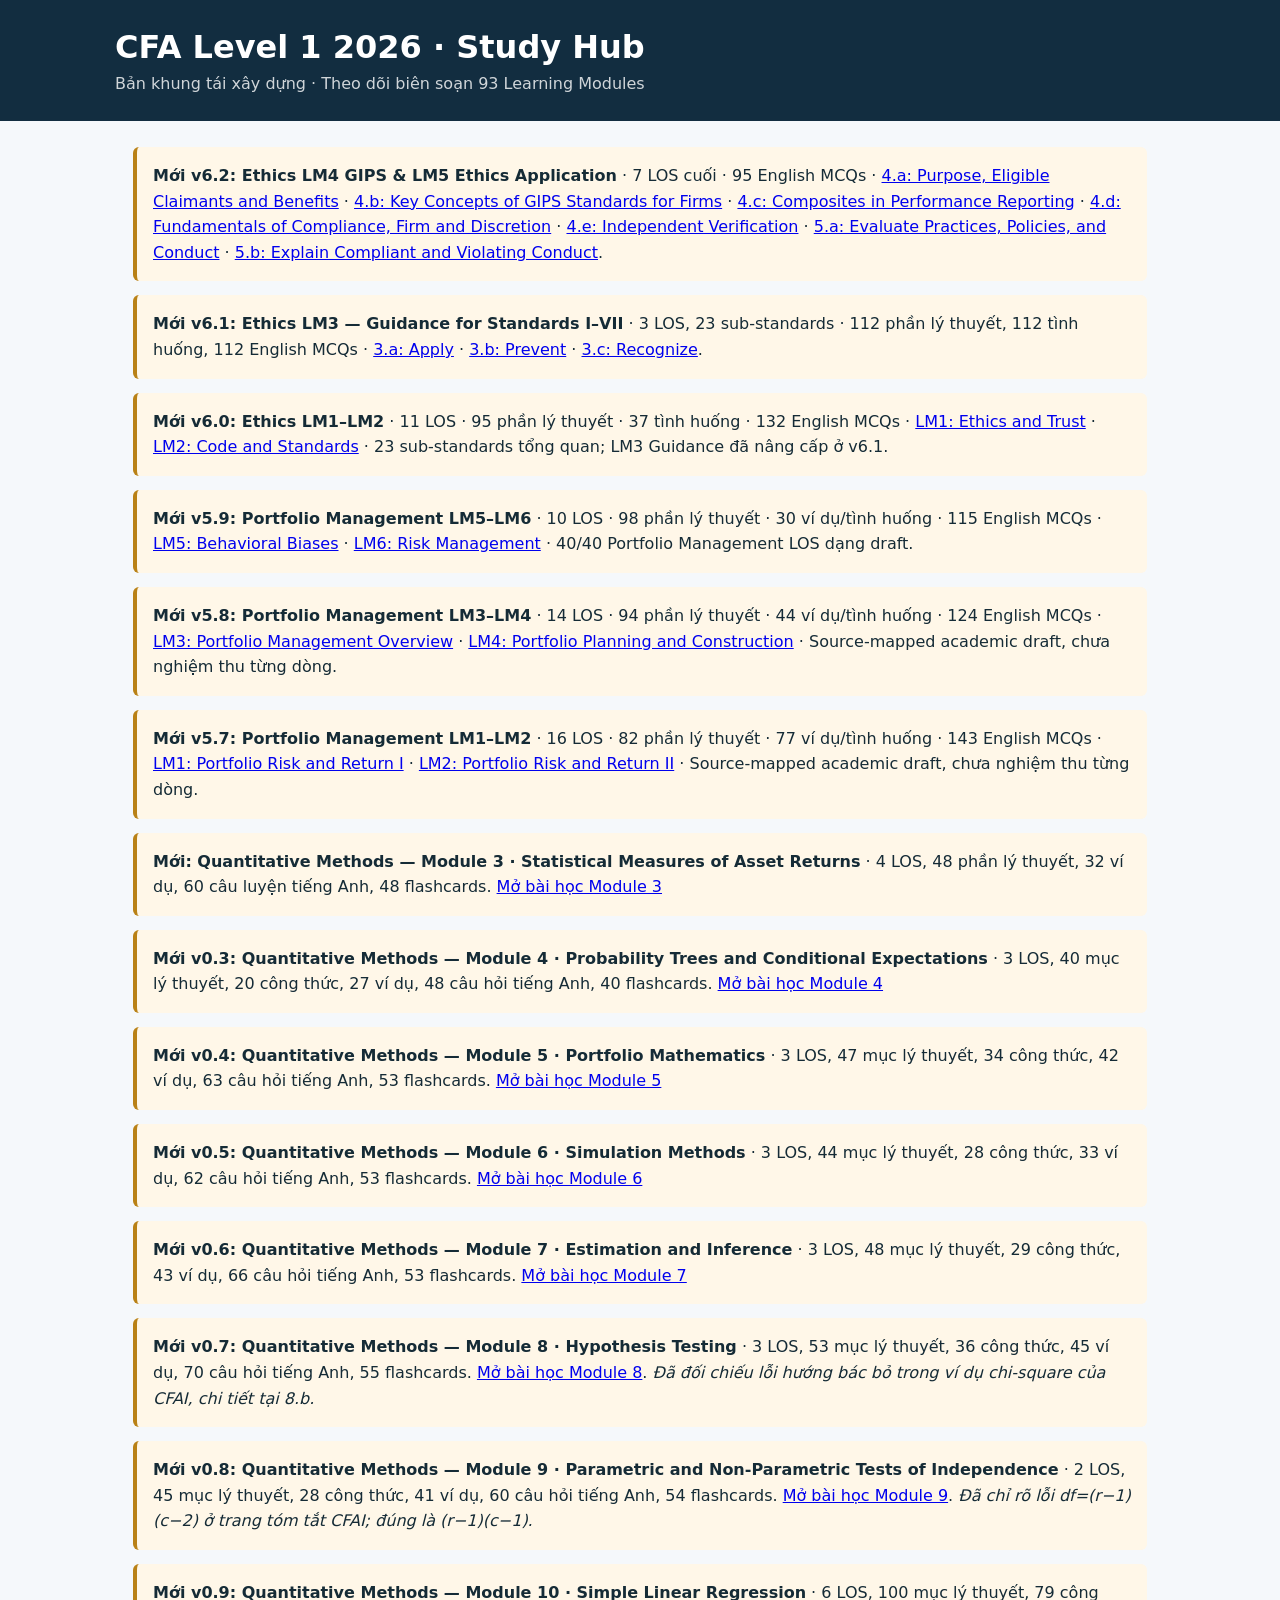
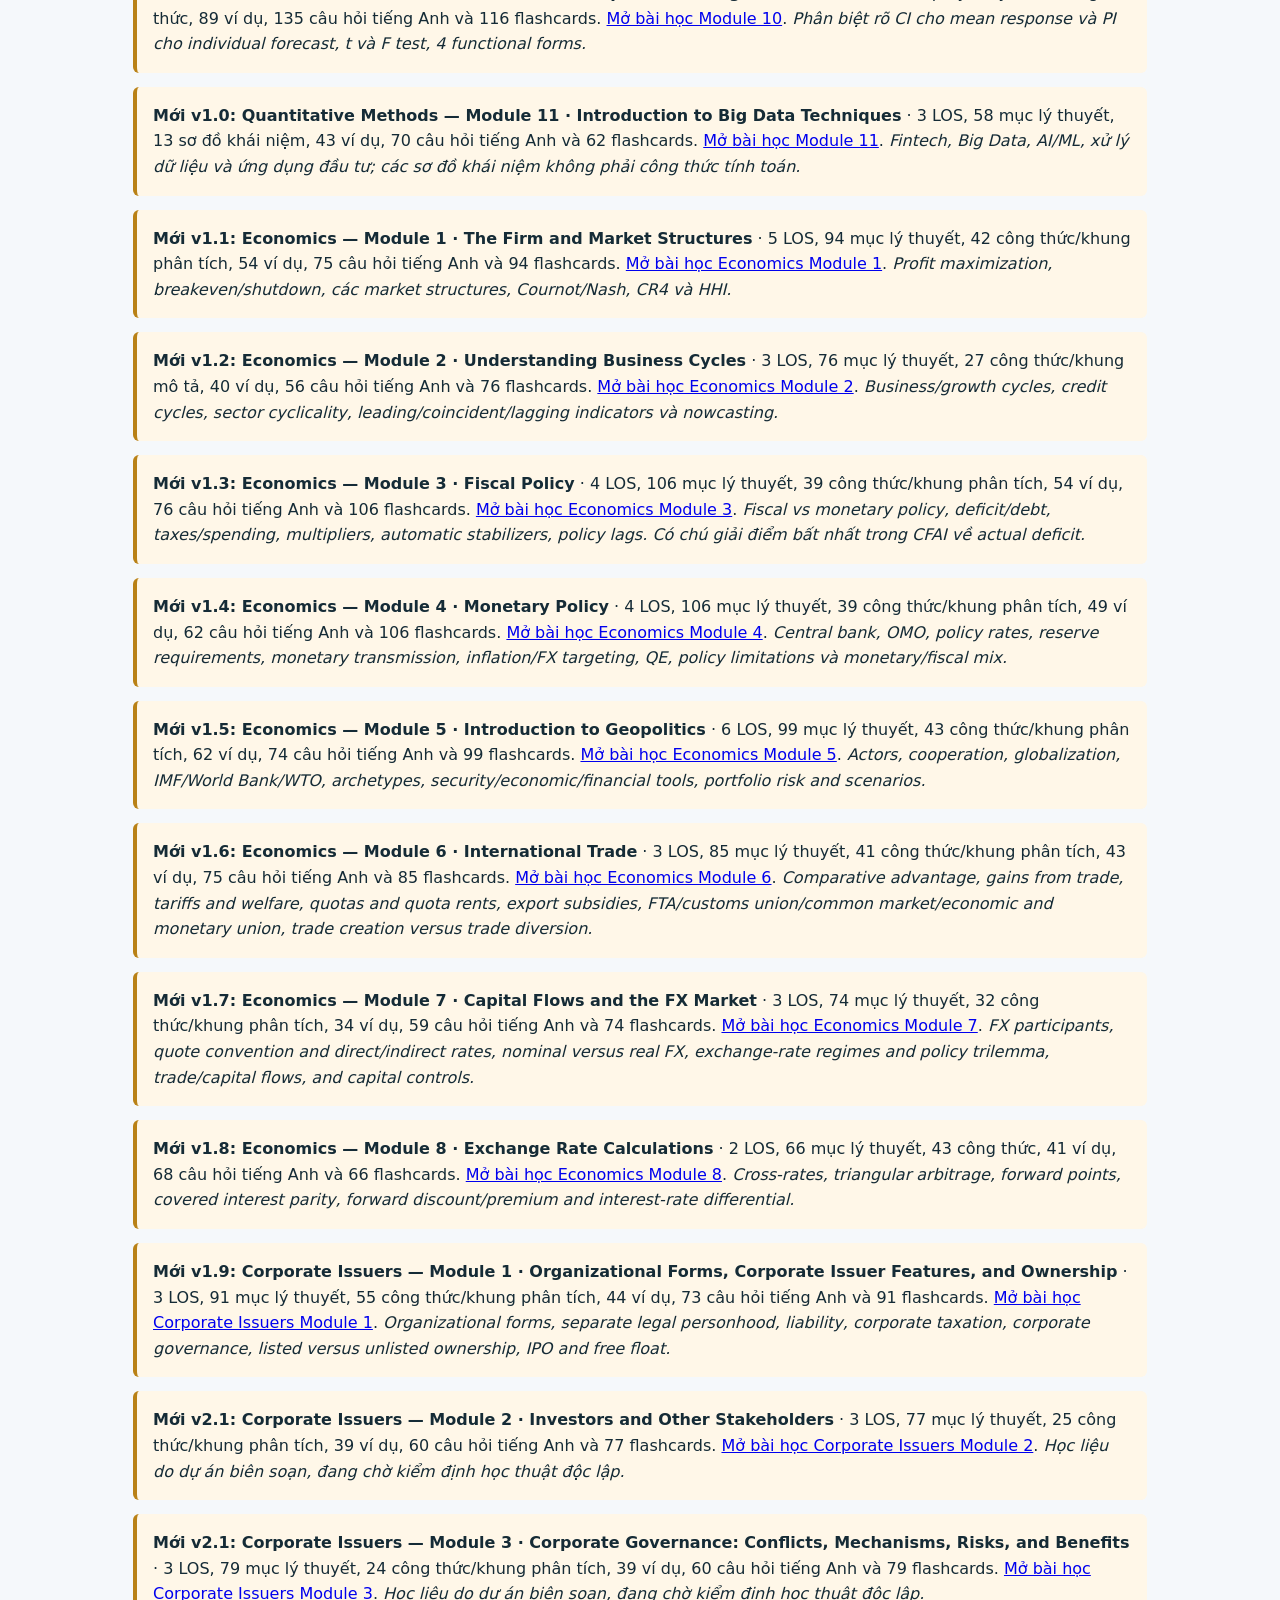
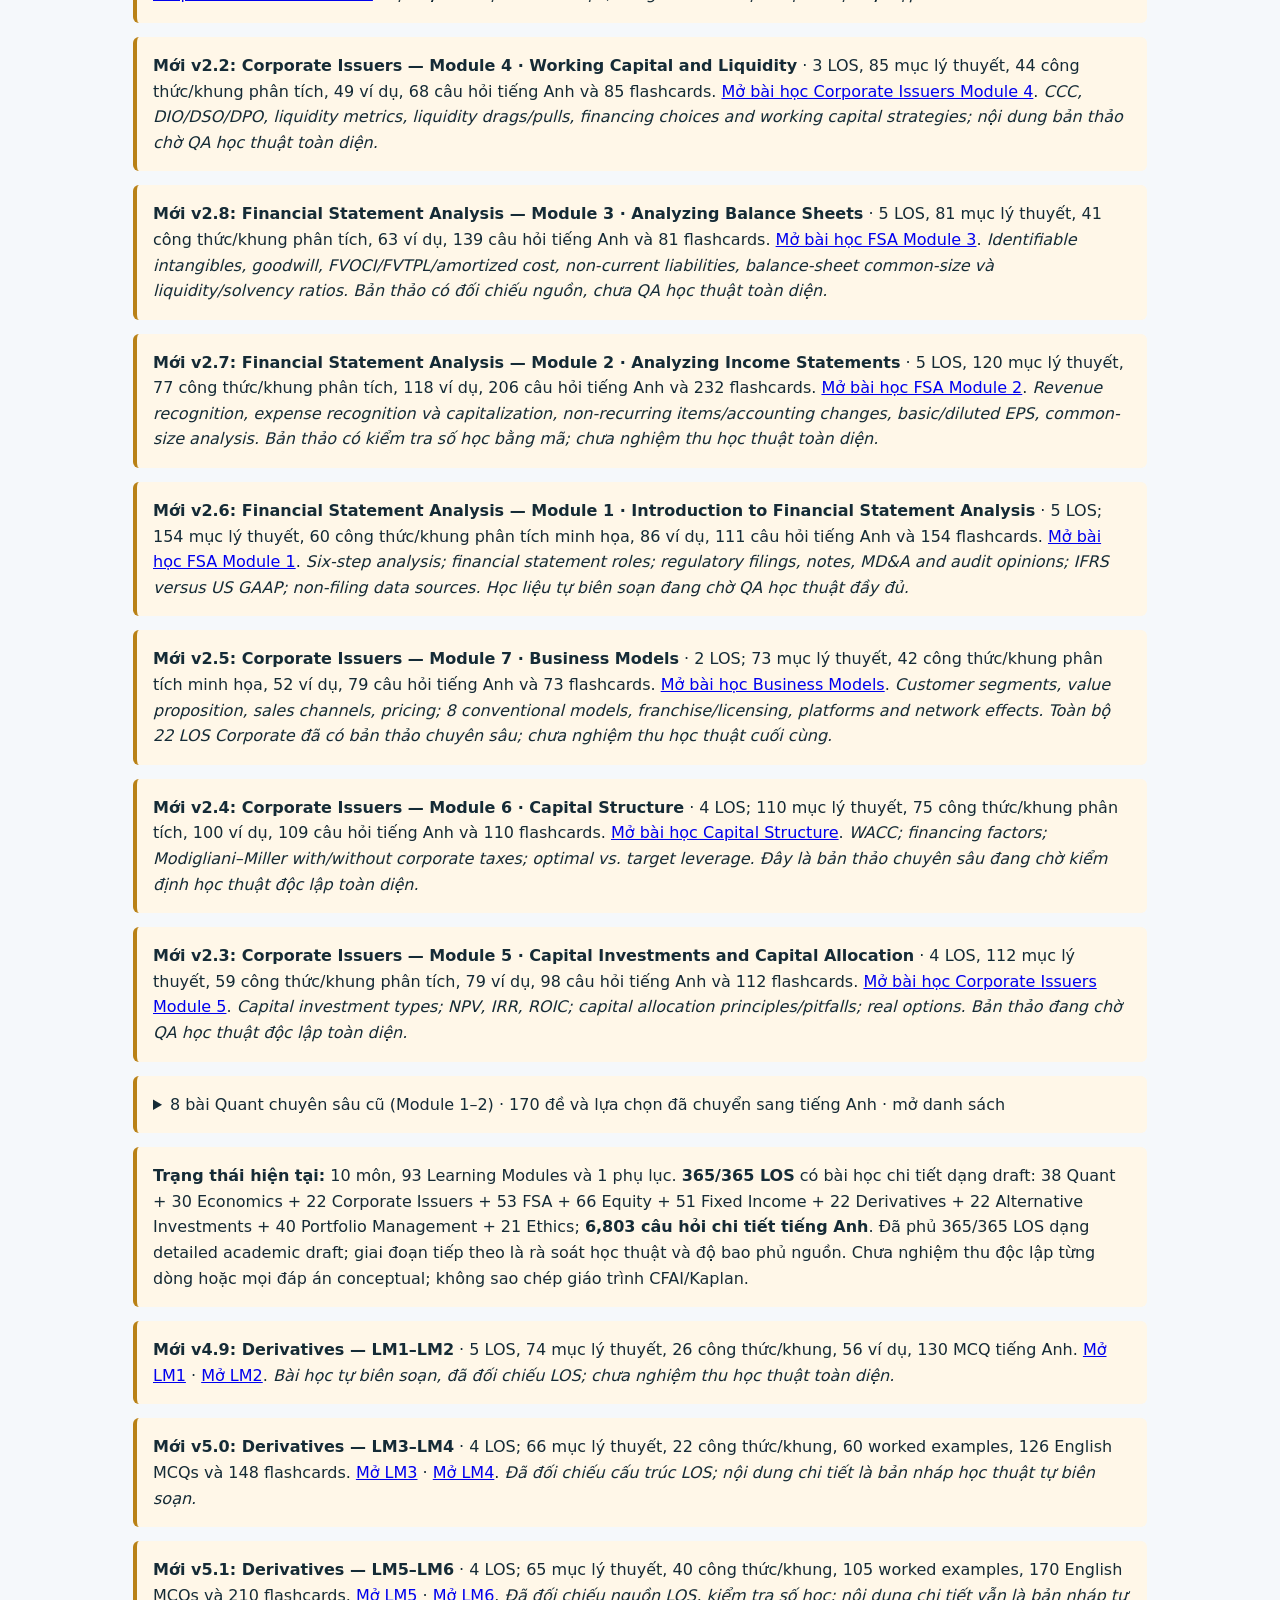
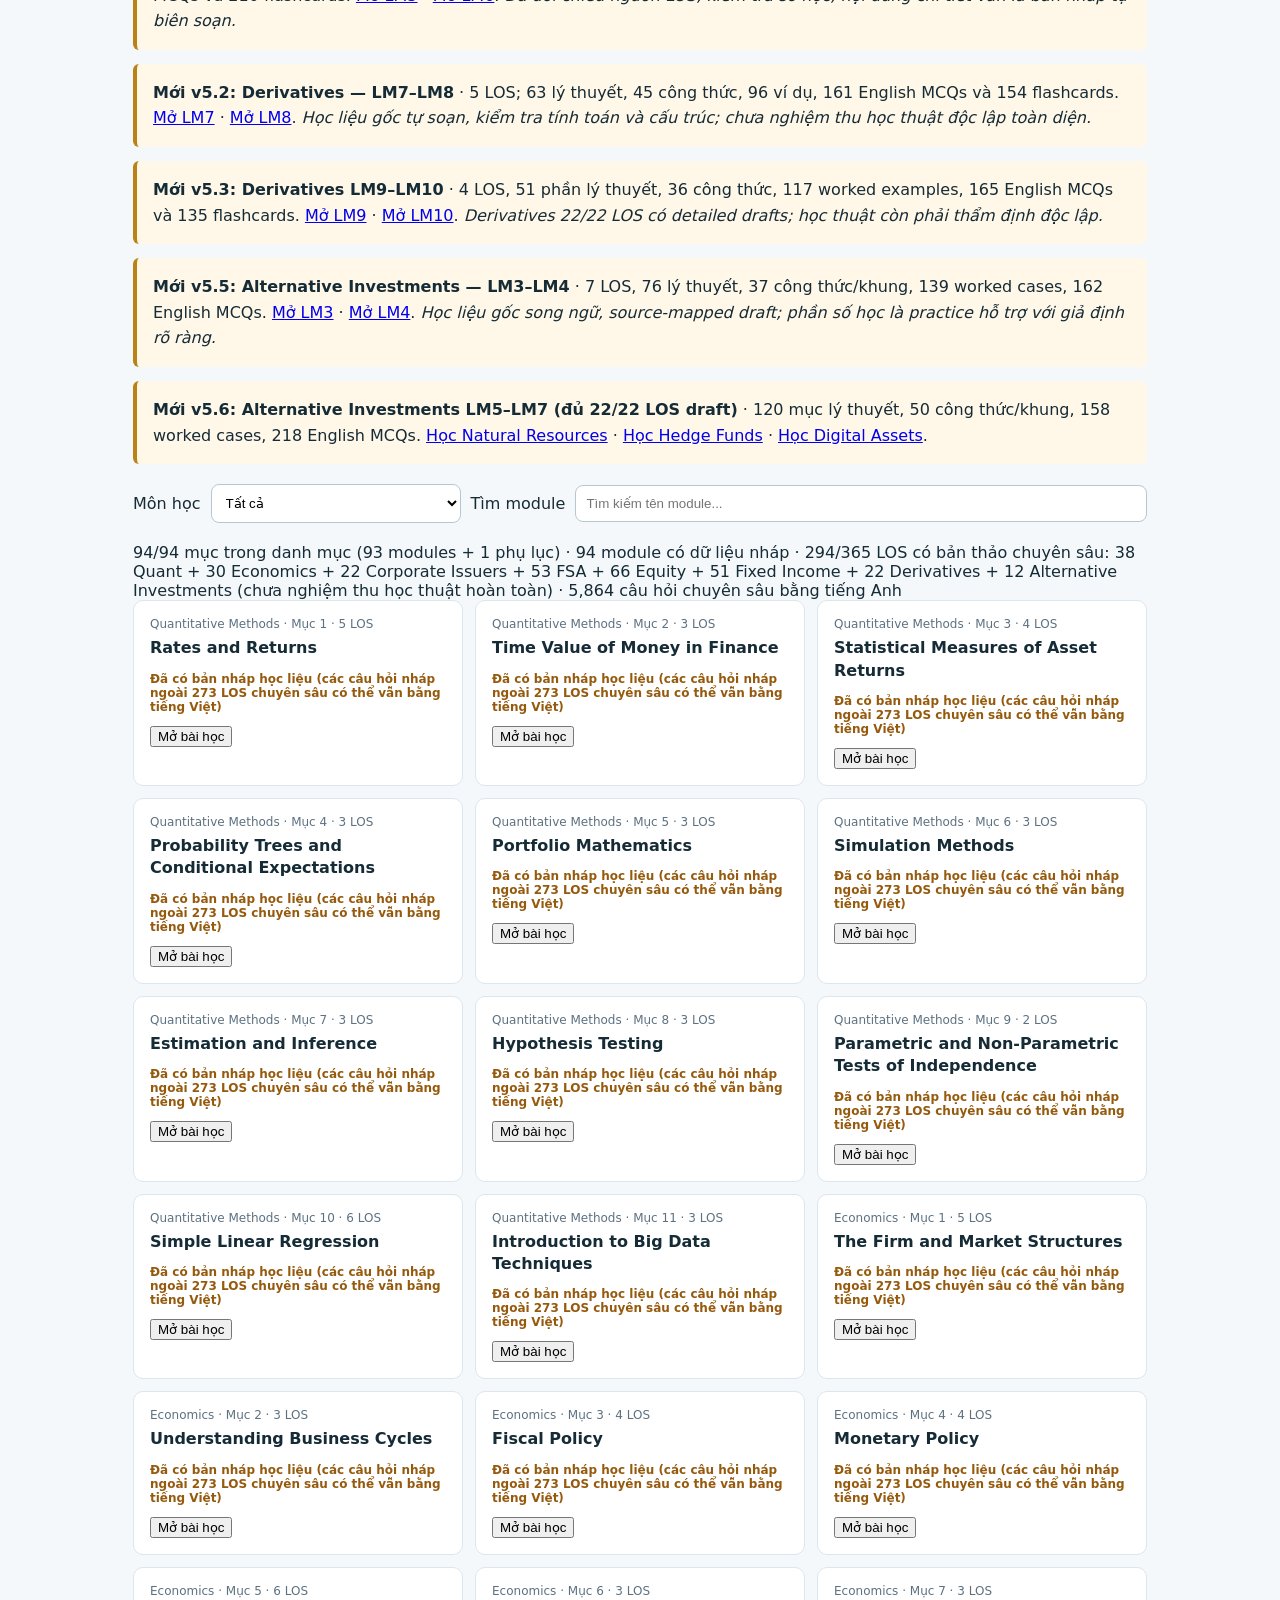
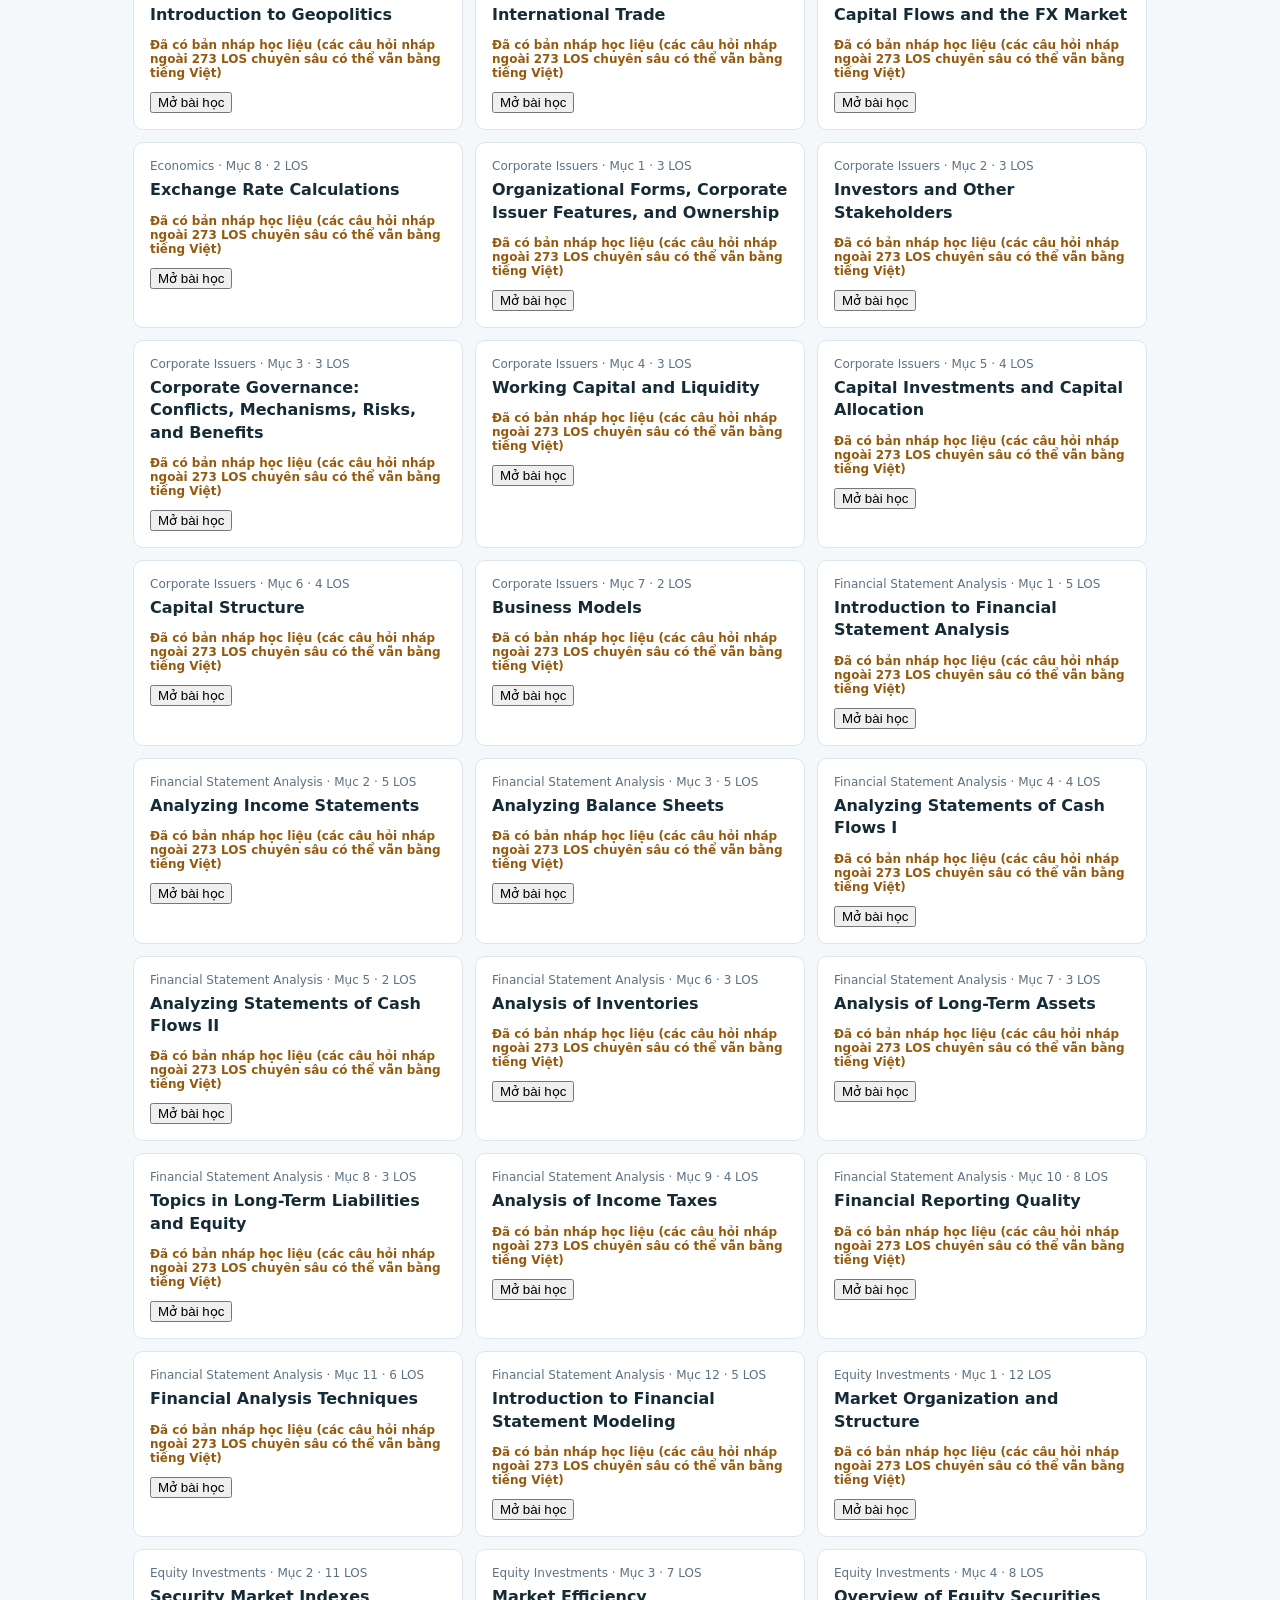
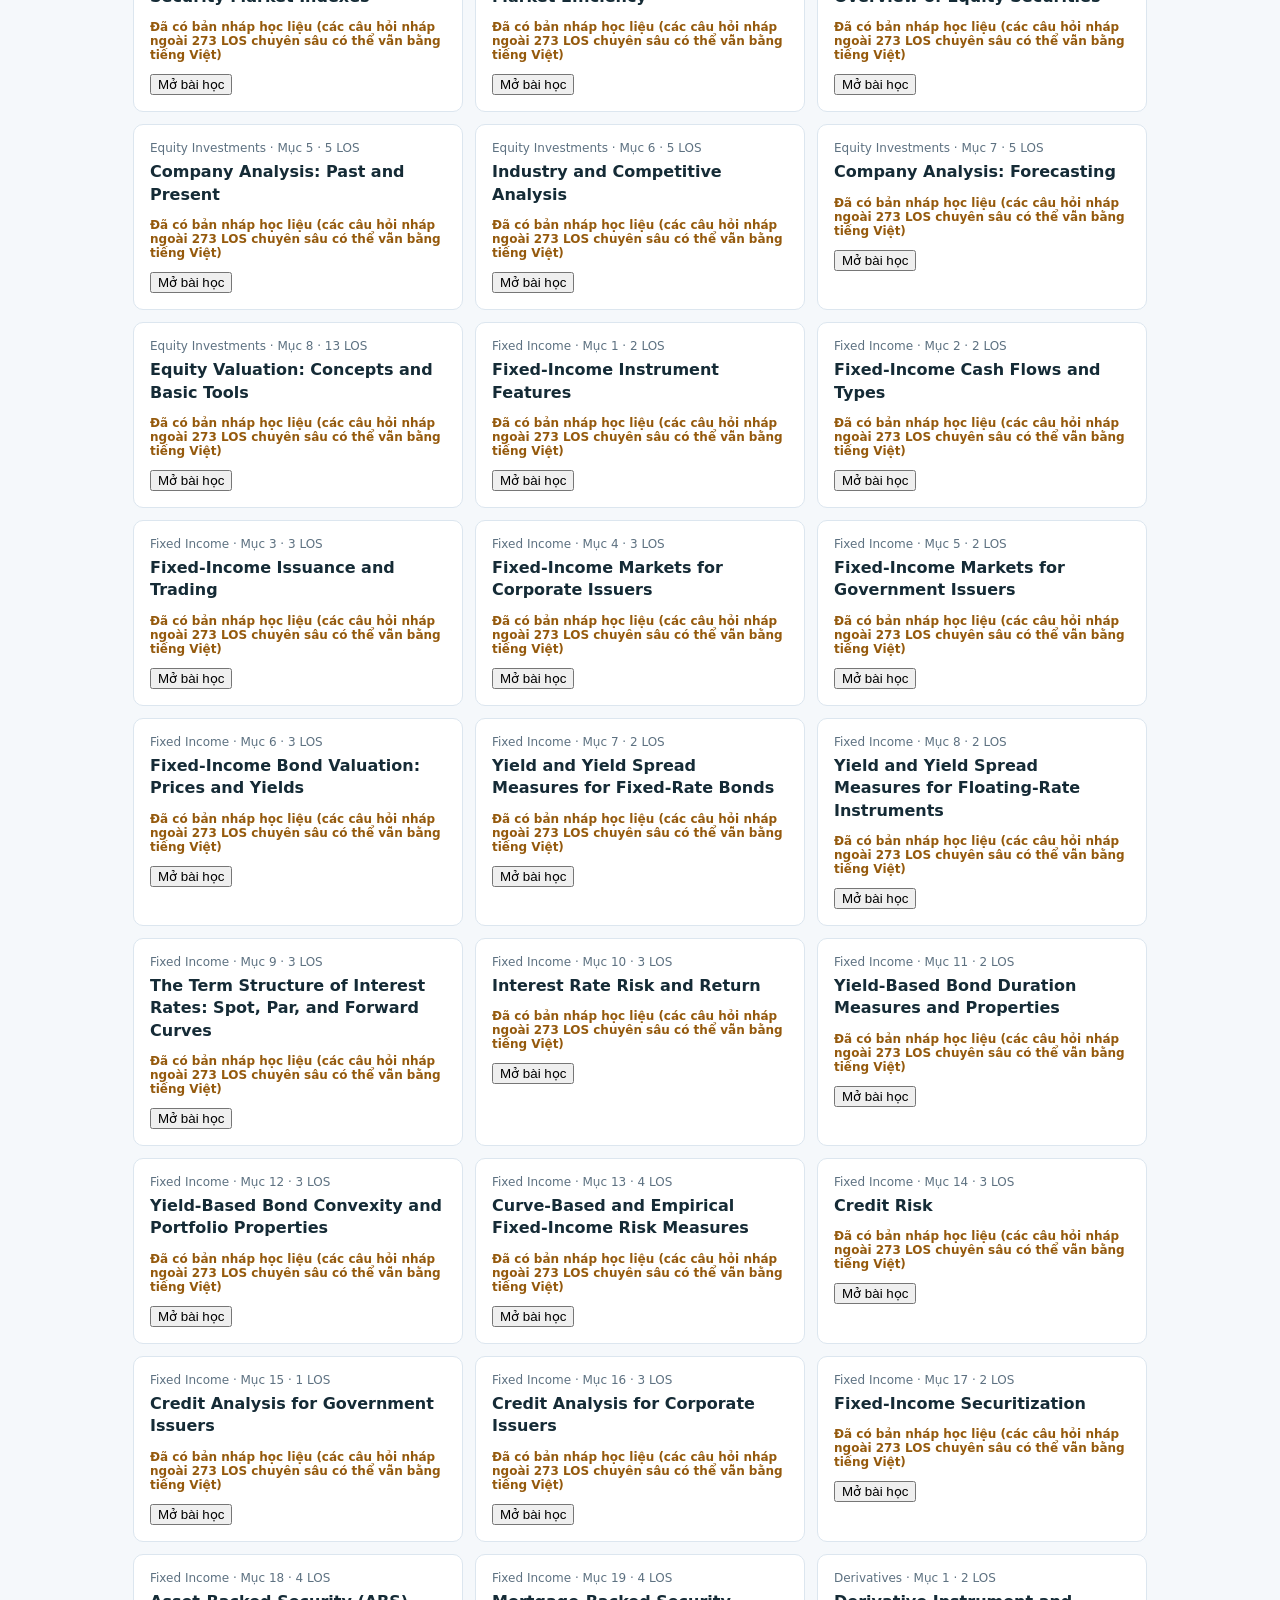
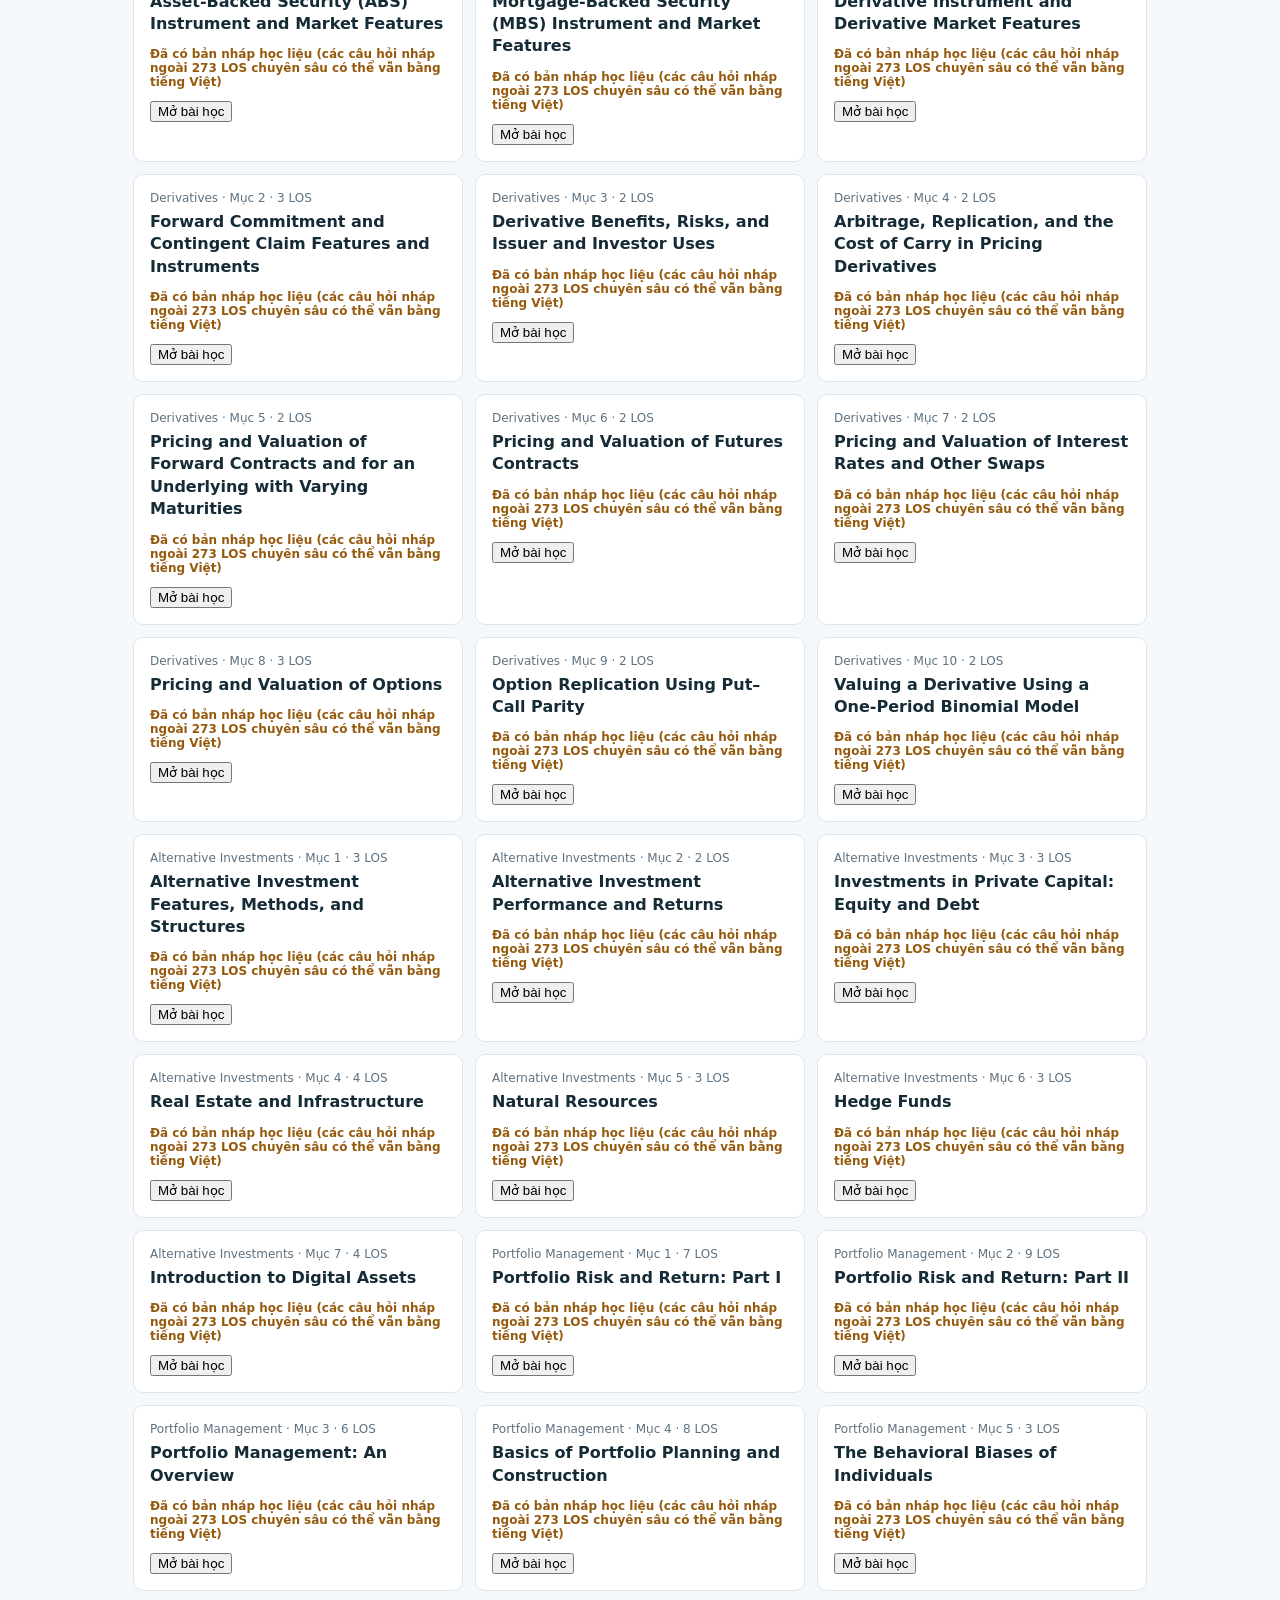
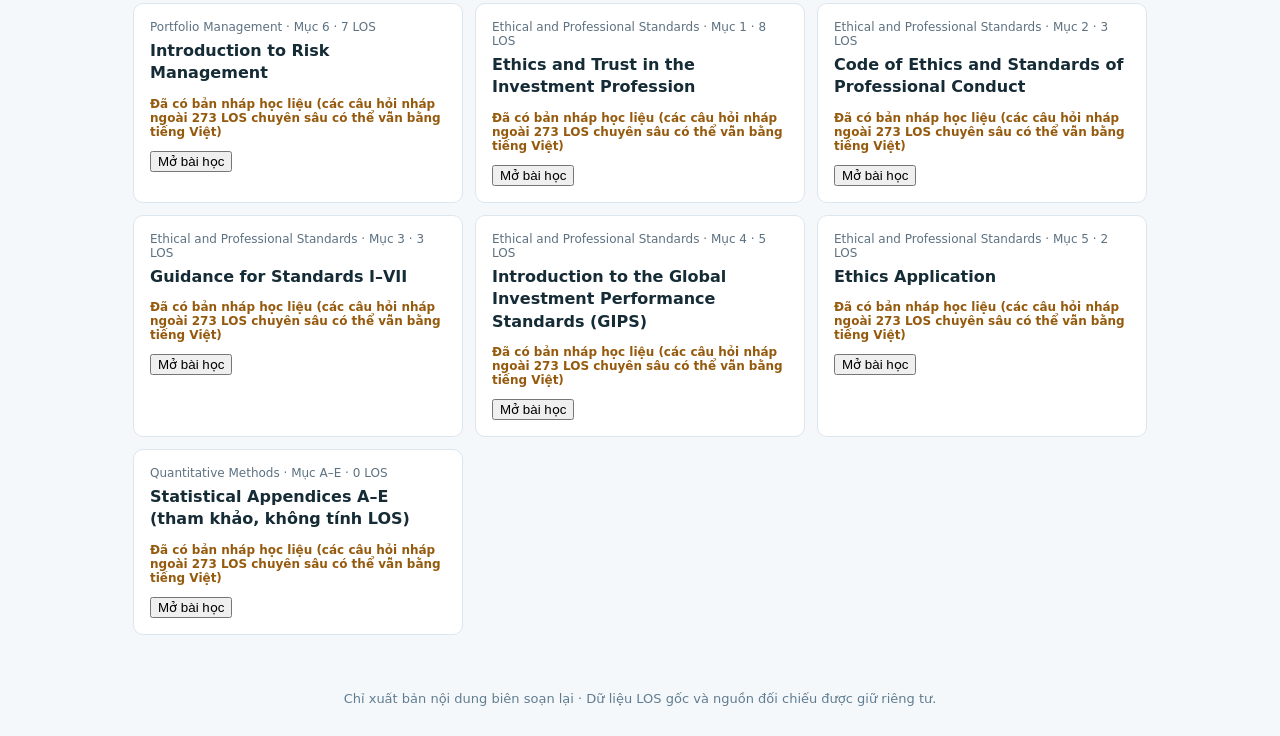
==== index.html @ 449914f2 "Add files via upload" ====
<!DOCTYPE html>
<html lang="vi"><head><meta charset="utf-8"/><meta content="width=device-width,initial-scale=1" name="viewport"/><title>CFA Level 1 2026 — Study Hub Rebuild</title><link href="style.css" rel="stylesheet"/></head><body><header><h1>CFA Level 1 2026 · Study Hub</h1><p>Bản khung tái xây dựng · Theo dõi biên soạn 93 Learning Modules</p></header><main><section class="notice" id="deep-eth04-05"><strong>Mới v6.2: Ethics LM4 GIPS & LM5 Ethics Application</strong> · 7 LOS cuối · 95 English MCQs · <a href="deep.html?module=CFA26-10-04&los=LOS01">4.a: Purpose, Eligible Claimants and Benefits</a> · <a href="deep.html?module=CFA26-10-04&los=LOS02">4.b: Key Concepts of GIPS Standards for Firms</a> · <a href="deep.html?module=CFA26-10-04&los=LOS03">4.c: Composites in Performance Reporting</a> · <a href="deep.html?module=CFA26-10-04&los=LOS04">4.d: Fundamentals of Compliance, Firm and Discretion</a> · <a href="deep.html?module=CFA26-10-04&los=LOS05">4.e: Independent Verification</a> · <a href="deep.html?module=CFA26-10-05&los=LOS01">5.a: Evaluate Practices, Policies, and Conduct</a> · <a href="deep.html?module=CFA26-10-05&los=LOS02">5.b: Explain Compliant and Violating Conduct</a>.</section><section class="notice" id="deep-eth03"><strong>Mới v6.1: Ethics LM3 — Guidance for Standards I–VII</strong> · 3 LOS, 23 sub-standards · 112 phần lý thuyết, 112 tình huống, 112 English MCQs · <a href="deep.html?module=CFA26-10-03&los=LOS01">3.a: Apply</a> · <a href="deep.html?module=CFA26-10-03&los=LOS02">3.b: Prevent</a> · <a href="deep.html?module=CFA26-10-03&los=LOS03">3.c: Recognize</a>.</section><section class="notice" id="deep-eth01-02"><strong>Mới v6.0: Ethics LM1–LM2</strong> · 11 LOS · 95 phần lý thuyết · 37 tình huống · 132 English MCQs · <a href="deep.html?module=CFA26-10-01">LM1: Ethics and Trust</a> · <a href="deep.html?module=CFA26-10-02">LM2: Code and Standards</a> · 23 sub-standards tổng quan; LM3 Guidance đã nâng cấp ở v6.1.</section><section class="notice" id="deep-pm05-06"><strong>Mới v5.9: Portfolio Management LM5–LM6</strong> · 10 LOS · 98 phần lý thuyết · 30 ví dụ/tình huống · 115 English MCQs · <a href="deep.html?module=CFA26-09-05">LM5: Behavioral Biases</a> · <a href="deep.html?module=CFA26-09-06">LM6: Risk Management</a> · 40/40 Portfolio Management LOS dạng draft.</section><section class="notice" id="deep-pm03-04"><strong>Mới v5.8: Portfolio Management LM3–LM4</strong> · 14 LOS · 94 phần lý thuyết · 44 ví dụ/tình huống · 124 English MCQs · <a href="deep.html?module=CFA26-09-03">LM3: Portfolio Management Overview</a> · <a href="deep.html?module=CFA26-09-04">LM4: Portfolio Planning and Construction</a> · Source-mapped academic draft, chưa nghiệm thu từng dòng.</section><section class="notice" id="deep-pm01-02"><strong>Mới v5.7: Portfolio Management LM1–LM2</strong> · 16 LOS · 82 phần lý thuyết · 77 ví dụ/tình huống · 143 English MCQs · <a href="deep.html?module=CFA26-09-01">LM1: Portfolio Risk and Return I</a> · <a href="deep.html?module=CFA26-09-02">LM2: Portfolio Risk and Return II</a> · Source-mapped academic draft, chưa nghiệm thu từng dòng.</section><section class="notice" id="deep-quant3"><strong>Mới: Quantitative Methods — Module 3 · Statistical Measures of Asset Returns</strong> · 4 LOS, 48 phần lý thuyết, 32 ví dụ, 60 câu luyện tiếng Anh, 48 flashcards. <a href="deep.html?module=CFA26-01-03">Mở bài học Module 3</a></section><section class="notice" id="deep-quant4"><strong>Mới v0.3: Quantitative Methods — Module 4 · Probability Trees and Conditional Expectations</strong> · 3 LOS, 40 mục lý thuyết, 20 công thức, 27 ví dụ, 48 câu hỏi tiếng Anh, 40 flashcards. <a href="deep.html?module=CFA26-01-04">Mở bài học Module 4</a></section><section class="notice" id="deep-quant5"><strong>Mới v0.4: Quantitative Methods — Module 5 · Portfolio Mathematics</strong> · 3 LOS, 47 mục lý thuyết, 34 công thức, 42 ví dụ, 63 câu hỏi tiếng Anh, 53 flashcards. <a href="deep.html?module=CFA26-01-05">Mở bài học Module 5</a></section><section class="notice" id="deep-quant6"><strong>Mới v0.5: Quantitative Methods — Module 6 · Simulation Methods</strong> · 3 LOS, 44 mục lý thuyết, 28 công thức, 33 ví dụ, 62 câu hỏi tiếng Anh, 53 flashcards. <a href="deep.html?module=CFA26-01-06">Mở bài học Module 6</a></section><section class="notice" id="deep-quant7"><strong>Mới v0.6: Quantitative Methods — Module 7 · Estimation and Inference</strong> · 3 LOS, 48 mục lý thuyết, 29 công thức, 43 ví dụ, 66 câu hỏi tiếng Anh, 53 flashcards. <a href="deep.html?module=CFA26-01-07">Mở bài học Module 7</a></section><section class="notice" id="deep-quant8"><strong>Mới v0.7: Quantitative Methods — Module 8 · Hypothesis Testing</strong> · 3 LOS, 53 mục lý thuyết, 36 công thức, 45 ví dụ, 70 câu hỏi tiếng Anh, 55 flashcards. <a href="deep.html?module=CFA26-01-08">Mở bài học Module 8</a>. <em>Đã đối chiếu lỗi hướng bác bỏ trong ví dụ chi-square của CFAI, chi tiết tại 8.b.</em></section><section class="notice" id="deep-quant9"><strong>Mới v0.8: Quantitative Methods — Module 9 · Parametric and Non-Parametric Tests of Independence</strong> · 2 LOS, 45 mục lý thuyết, 28 công thức, 41 ví dụ, 60 câu hỏi tiếng Anh, 54 flashcards. <a href="deep.html?module=CFA26-01-09">Mở bài học Module 9</a>. <em>Đã chỉ rõ lỗi df=(r−1)(c−2) ở trang tóm tắt CFAI; đúng là (r−1)(c−1).</em></section><section class="notice" id="deep-quant10"><strong>Mới v0.9: Quantitative Methods — Module 10 · Simple Linear Regression</strong> · 6 LOS, 100 mục lý thuyết, 79 công thức, 89 ví dụ, 135 câu hỏi tiếng Anh và 116 flashcards. <a href="deep.html?module=CFA26-01-10">Mở bài học Module 10</a>. <em>Phân biệt rõ CI cho mean response và PI cho individual forecast, t và F test, 4 functional forms.</em></section><section class="notice" id="deep-quant11"><strong>Mới v1.0: Quantitative Methods — Module 11 · Introduction to Big Data Techniques</strong> · 3 LOS, 58 mục lý thuyết, 13 sơ đồ khái niệm, 43 ví dụ, 70 câu hỏi tiếng Anh và 62 flashcards. <a href="deep.html?module=CFA26-01-11">Mở bài học Module 11</a>. <em>Fintech, Big Data, AI/ML, xử lý dữ liệu và ứng dụng đầu tư; các sơ đồ khái niệm không phải công thức tính toán.</em></section><section class="notice" id="deep-econ01"><strong>Mới v1.1: Economics — Module 1 · The Firm and Market Structures</strong> · 5 LOS, 94 mục lý thuyết, 42 công thức/khung phân tích, 54 ví dụ, 75 câu hỏi tiếng Anh và 94 flashcards. <a href="deep.html?module=CFA26-02-01">Mở bài học Economics Module 1</a>. <em>Profit maximization, breakeven/shutdown, các market structures, Cournot/Nash, CR4 và HHI.</em></section><section class="notice" id="deep-econ02"><strong>Mới v1.2: Economics — Module 2 · Understanding Business Cycles</strong> · 3 LOS, 76 mục lý thuyết, 27 công thức/khung mô tả, 40 ví dụ, 56 câu hỏi tiếng Anh và 76 flashcards. <a href="deep.html?module=CFA26-02-02">Mở bài học Economics Module 2</a>. <em>Business/growth cycles, credit cycles, sector cyclicality, leading/coincident/lagging indicators và nowcasting.</em></section><section class="notice" id="deep-econ03"><strong>Mới v1.3: Economics — Module 3 · Fiscal Policy</strong> · 4 LOS, 106 mục lý thuyết, 39 công thức/khung phân tích, 54 ví dụ, 76 câu hỏi tiếng Anh và 106 flashcards. <a href="deep.html?module=CFA26-02-03">Mở bài học Economics Module 3</a>. <em>Fiscal vs monetary policy, deficit/debt, taxes/spending, multipliers, automatic stabilizers, policy lags. Có chú giải điểm bất nhất trong CFAI về actual deficit.</em></section><section class="notice" id="deep-econ04"><strong>Mới v1.4: Economics — Module 4 · Monetary Policy</strong> · 4 LOS, 106 mục lý thuyết, 39 công thức/khung phân tích, 49 ví dụ, 62 câu hỏi tiếng Anh và 106 flashcards. <a href="deep.html?module=CFA26-02-04">Mở bài học Economics Module 4</a>. <em>Central bank, OMO, policy rates, reserve requirements, monetary transmission, inflation/FX targeting, QE, policy limitations và monetary/fiscal mix.</em></section><section class="notice" id="deep-econ05"><strong>Mới v1.5: Economics — Module 5 · Introduction to Geopolitics</strong> · 6 LOS, 99 mục lý thuyết, 43 công thức/khung phân tích, 62 ví dụ, 74 câu hỏi tiếng Anh và 99 flashcards. <a href="deep.html?module=CFA26-02-05">Mở bài học Economics Module 5</a>. <em>Actors, cooperation, globalization, IMF/World Bank/WTO, archetypes, security/economic/financial tools, portfolio risk and scenarios.</em></section><section class="notice" id="deep-econ06"><strong>Mới v1.6: Economics — Module 6 · International Trade</strong> · 3 LOS, 85 mục lý thuyết, 41 công thức/khung phân tích, 43 ví dụ, 75 câu hỏi tiếng Anh và 85 flashcards. <a href="deep.html?module=CFA26-02-06">Mở bài học Economics Module 6</a>. <em>Comparative advantage, gains from trade, tariffs and welfare, quotas and quota rents, export subsidies, FTA/customs union/common market/economic and monetary union, trade creation versus trade diversion.</em></section><section class="notice" id="deep-econ07"><strong>Mới v1.7: Economics — Module 7 · Capital Flows and the FX Market</strong> · 3 LOS, 74 mục lý thuyết, 32 công thức/khung phân tích, 34 ví dụ, 59 câu hỏi tiếng Anh và 74 flashcards. <a href="deep.html?module=CFA26-02-07">Mở bài học Economics Module 7</a>. <em>FX participants, quote convention and direct/indirect rates, nominal versus real FX, exchange-rate regimes and policy trilemma, trade/capital flows, and capital controls.</em></section><section class="notice" id="deep-econ08"><strong>Mới v1.8: Economics — Module 8 · Exchange Rate Calculations</strong> · 2 LOS, 66 mục lý thuyết, 43 công thức, 41 ví dụ, 68 câu hỏi tiếng Anh và 66 flashcards. <a href="deep.html?module=CFA26-02-08">Mở bài học Economics Module 8</a>. <em>Cross-rates, triangular arbitrage, forward points, covered interest parity, forward discount/premium and interest-rate differential.</em></section><section class="notice" id="deep-ci01"><strong>Mới v1.9: Corporate Issuers — Module 1 · Organizational Forms, Corporate Issuer Features, and Ownership</strong> · 3 LOS, 91 mục lý thuyết, 55 công thức/khung phân tích, 44 ví dụ, 73 câu hỏi tiếng Anh và 91 flashcards. <a href="deep.html?module=CFA26-03-01">Mở bài học Corporate Issuers Module 1</a>. <em>Organizational forms, separate legal personhood, liability, corporate taxation, corporate governance, listed versus unlisted ownership, IPO and free float.</em></section><section class="notice" id="deep-ci02"><strong>Mới v2.1: Corporate Issuers — Module 2 · Investors and Other Stakeholders</strong> · 3 LOS, 77 mục lý thuyết, 25 công thức/khung phân tích, 39 ví dụ, 60 câu hỏi tiếng Anh và 77 flashcards. <a href="deep.html?module=CFA26-03-02">Mở bài học Corporate Issuers Module 2</a>. <em>Học liệu do dự án biên soạn, đang chờ kiểm định học thuật độc lập.</em></section><section class="notice" id="deep-ci03"><strong>Mới v2.1: Corporate Issuers — Module 3 · Corporate Governance: Conflicts, Mechanisms, Risks, and Benefits</strong> · 3 LOS, 79 mục lý thuyết, 24 công thức/khung phân tích, 39 ví dụ, 60 câu hỏi tiếng Anh và 79 flashcards. <a href="deep.html?module=CFA26-03-03">Mở bài học Corporate Issuers Module 3</a>. <em>Học liệu do dự án biên soạn, đang chờ kiểm định học thuật độc lập.</em></section><section class="notice" id="deep-ci04"><strong>Mới v2.2: Corporate Issuers — Module 4 · Working Capital and Liquidity</strong> · 3 LOS, 85 mục lý thuyết, 44 công thức/khung phân tích, 49 ví dụ, 68 câu hỏi tiếng Anh và 85 flashcards. <a href="deep.html?module=CFA26-03-04">Mở bài học Corporate Issuers Module 4</a>. <em>CCC, DIO/DSO/DPO, liquidity metrics, liquidity drags/pulls, financing choices and working capital strategies; nội dung bản thảo chờ QA học thuật toàn diện.</em></section><section class="notice" id="deep-fsa03"><strong>Mới v2.8: Financial Statement Analysis — Module 3 · Analyzing Balance Sheets</strong> · 5 LOS, 81 mục lý thuyết, 41 công thức/khung phân tích, 63 ví dụ, 139 câu hỏi tiếng Anh và 81 flashcards. <a href="deep.html?module=CFA26-04-03">Mở bài học FSA Module 3</a>. <em>Identifiable intangibles, goodwill, FVOCI/FVTPL/amortized cost, non-current liabilities, balance-sheet common-size và liquidity/solvency ratios. Bản thảo có đối chiếu nguồn, chưa QA học thuật toàn diện.</em></section><section class="notice" id="deep-fsa02"><strong>Mới v2.7: Financial Statement Analysis — Module 2 · Analyzing Income Statements</strong> · 5 LOS, 120 mục lý thuyết, 77 công thức/khung phân tích, 118 ví dụ, 206 câu hỏi tiếng Anh và 232 flashcards. <a href="deep.html?module=CFA26-04-02">Mở bài học FSA Module 2</a>. <em>Revenue recognition, expense recognition và capitalization, non-recurring items/accounting changes, basic/diluted EPS, common-size analysis. Bản thảo có kiểm tra số học bằng mã; chưa nghiệm thu học thuật toàn diện.</em></section><section class="notice" id="deep-fsa01"><strong>Mới v2.6: Financial Statement Analysis — Module 1 · Introduction to Financial Statement Analysis</strong> · 5 LOS; 154 mục lý thuyết, 60 công thức/khung phân tích minh họa, 86 ví dụ, 111 câu hỏi tiếng Anh và 154 flashcards. <a href="deep.html?module=CFA26-04-01">Mở bài học FSA Module 1</a>. <em>Six-step analysis; financial statement roles; regulatory filings, notes, MD&amp;A and audit opinions; IFRS versus US GAAP; non-filing data sources. Học liệu tự biên soạn đang chờ QA học thuật đầy đủ.</em></section><section class="notice" id="deep-ci07"><strong>Mới v2.5: Corporate Issuers — Module 7 · Business Models</strong> · 2 LOS; 73 mục lý thuyết, 42 công thức/khung phân tích minh họa, 52 ví dụ, 79 câu hỏi tiếng Anh và 73 flashcards. <a href="deep.html?module=CFA26-03-07">Mở bài học Business Models</a>. <em>Customer segments, value proposition, sales channels, pricing; 8 conventional models, franchise/licensing, platforms and network effects. Toàn bộ 22 LOS Corporate đã có bản thảo chuyên sâu; chưa nghiệm thu học thuật cuối cùng.</em></section><section class="notice" id="deep-ci06"><strong>Mới v2.4: Corporate Issuers — Module 6 · Capital Structure</strong> · 4 LOS; 110 mục lý thuyết, 75 công thức/khung phân tích, 100 ví dụ, 109 câu hỏi tiếng Anh và 110 flashcards. <a href="deep.html?module=CFA26-03-06">Mở bài học Capital Structure</a>. <em>WACC; financing factors; Modigliani–Miller with/without corporate taxes; optimal vs. target leverage. Đây là bản thảo chuyên sâu đang chờ kiểm định học thuật độc lập toàn diện.</em></section><section class="notice" id="deep-ci05"><strong>Mới v2.3: Corporate Issuers — Module 5 · Capital Investments and Capital Allocation</strong> · 4 LOS, 112 mục lý thuyết, 59 công thức/khung phân tích, 79 ví dụ, 98 câu hỏi tiếng Anh và 112 flashcards. <a href="deep.html?module=CFA26-03-05">Mở bài học Corporate Issuers Module 5</a>. <em>Capital investment types; NPV, IRR, ROIC; capital allocation principles/pitfalls; real options. Bản thảo đang chờ QA học thuật độc lập toàn diện.</em></section><details class="notice"><summary>8 bài Quant chuyên sâu cũ (Module 1–2) · 170 đề và lựa chọn đã chuyển sang tiếng Anh · mở danh sách</summary><ul><li><a href="sourcefirst-quant-rates-los01.html">Quantitative Methods — Rates and Returns, LOS 1.a (bài chuyên sâu có kiểm định 20 ý kiến thức)</a></li><li><a href="sourcefirst-quant-rates-los02.html">Quantitative Methods — Rates and Returns, LOS 1.b: Holding-period, arithmetic, geometric, harmonic, trimmed &amp; winsorized returns</a></li><li><a href="sourcefirst-quant-rates-los03.html">Money-Weighted Return vs Time-Weighted Return (25 ý kiến thức, 9 ví dụ, 18 câu hỏi)</a></li><li><a href="sourcefirst-quant-rates-los04.html">Annualized and Continuously Compounded Returns</a></li><li><a href="sourcefirst-quant-rates-los05.html">Gross, Net, Real, After-tax and Leveraged Returns</a></li><li><a href="sourcefirst-quant-tvm-los01.html">Present Value of Fixed-Income and Equity Instruments</a></li><li><a href="sourcefirst-quant-tvm-los02.html">Implied Bond Yields, Equity Returns and Growth</a></li><li><a href="sourcefirst-quant-tvm-los03.html">Cash Flow Additivity, Forwards, FX and Option Replication</a></li></ul></details><section class="notice"><strong>Trạng thái hiện tại:</strong> 10 môn, 93 Learning Modules và 1 phụ lục. <strong>365/365 LOS</strong> có bài học chi tiết dạng draft: 38 Quant + 30 Economics + 22 Corporate Issuers + 53 FSA + 66 Equity + 51 Fixed Income + 22 Derivatives + 22 Alternative Investments + 40 Portfolio Management + 21 Ethics; <strong>6,803 câu hỏi chi tiết tiếng Anh</strong>. Đã phủ 365/365 LOS dạng detailed academic draft; giai đoạn tiếp theo là rà soát học thuật và độ bao phủ nguồn. Chưa nghiệm thu độc lập từng dòng hoặc mọi đáp án conceptual; không sao chép giáo trình CFAI/Kaplan.</section><section class="notice" id="deep-der01-02"><strong>Mới v4.9: Derivatives — LM1–LM2</strong> · 5 LOS, 74 mục lý thuyết, 26 công thức/khung, 56 ví dụ, 130 MCQ tiếng Anh. <a href="deep.html?module=CFA26-07-01">Mở LM1</a> · <a href="deep.html?module=CFA26-07-02">Mở LM2</a>. <em>Bài học tự biên soạn, đã đối chiếu LOS; chưa nghiệm thu học thuật toàn diện.</em></section><section class="notice" id="deep-der03-04"><strong>Mới v5.0: Derivatives — LM3–LM4</strong> · 4 LOS; 66 mục lý thuyết, 22 công thức/khung, 60 worked examples, 126 English MCQs và 148 flashcards. <a href="deep.html?module=CFA26-07-03">Mở LM3</a> · <a href="deep.html?module=CFA26-07-04">Mở LM4</a>. <em>Đã đối chiếu cấu trúc LOS; nội dung chi tiết là bản nháp học thuật tự biên soạn.</em></section><section class="notice" id="deep-der05-06"><strong>Mới v5.1: Derivatives — LM5–LM6</strong> · 4 LOS; 65 mục lý thuyết, 40 công thức/khung, 105 worked examples, 170 English MCQs và 210 flashcards. <a href="deep.html?module=CFA26-07-05">Mở LM5</a> · <a href="deep.html?module=CFA26-07-06">Mở LM6</a>. <em>Đã đối chiếu nguồn LOS, kiểm tra số học; nội dung chi tiết vẫn là bản nháp tự biên soạn.</em></section><section class="notice" id="deep-der07-08"><strong>Mới v5.2: Derivatives — LM7–LM8</strong> · 5 LOS; 63 lý thuyết, 45 công thức, 96 ví dụ, 161 English MCQs và 154 flashcards. <a href="deep.html?module=CFA26-07-07">Mở LM7</a> · <a href="deep.html?module=CFA26-07-08">Mở LM8</a>. <em>Học liệu gốc tự soạn, kiểm tra tính toán và cấu trúc; chưa nghiệm thu học thuật độc lập toàn diện.</em></section><section class="notice" id="deep-der09-10"><strong>Mới v5.3: Derivatives LM9–LM10</strong> · 4 LOS, 51 phần lý thuyết, 36 công thức, 117 worked examples, 165 English MCQs và 135 flashcards. <a href="deep.html?module=CFA26-07-09">Mở LM9</a> · <a href="deep.html?module=CFA26-07-10">Mở LM10</a>. <em>Derivatives 22/22 LOS có detailed drafts; học thuật còn phải thẩm định độc lập.</em></section><section class="notice" id="deep-alt03-04"><strong>Mới v5.5: Alternative Investments — LM3–LM4</strong> · 7 LOS, 76 lý thuyết, 37 công thức/khung, 139 worked cases, 162 English MCQs. <a href="deep.html?module=CFA26-08-03">Mở LM3</a> · <a href="deep.html?module=CFA26-08-04">Mở LM4</a>. <em>Học liệu gốc song ngữ, source-mapped draft; phần số học là practice hỗ trợ với giả định rõ ràng.</em></section><section class="notice" id="deep-alt05-07"><strong>Mới v5.6: Alternative Investments LM5–LM7 (đủ 22/22 LOS draft)</strong> · 120 mục lý thuyết, 50 công thức/khung, 158 worked cases, 218 English MCQs. <a href="deep.html?module=CFA26-08-05&los=LOS01">Học Natural Resources</a> · <a href="deep.html?module=CFA26-08-06&los=LOS01">Học Hedge Funds</a> · <a href="deep.html?module=CFA26-08-07&los=LOS01">Học Digital Assets</a>.</section><section class="toolbar"><label for="subject">Môn học</label><select id="subject"><option value="">Tất cả</option></select><label for="search">Tìm module</label><input autocomplete="off" id="search" placeholder="Tìm kiếm tên module..."/></section><div aria-live="polite" id="summary" role="status"></div><div class="grid" id="modules"></div><section hidden="" id="lesson-detail"></section></main><footer>Chỉ xuất bản nội dung biên soạn lại · Dữ liệu LOS gốc và nguồn đối chiếu được giữ riêng tư.</footer><script src="catalog.js"></script><script src="lessons-quant.js"></script><script src="lessons-econ.js"></script><script src="lessons-fsa.js"></script><script src="lessons-ci.js"></script><script src="lessons-equity.js"></script><script src="lessons-fi.js"></script><script src="lessons-fi30.js"></script><script src="lessons-fi31.js"></script><script src="lessons-fi32.js"></script><script src="lessons-fi33.js"></script><script src="lessons-fi34.js"></script><script src="lessons-fi35.js"></script><script src="lessons-fi36.js"></script><script src="lessons-fi37.js"></script><script src="lessons-fi38.js"></script><script src="lessons-der39.js"></script><script src="lessons-der40.js"></script><script src="lessons-der41.js"></script><script src="lessons-der42.js"></script><script src="lessons-der43.js"></script><script src="lessons-ai44.js"></script><script src="lessons-ai45.js"></script><script src="lessons-ai46.js"></script><script src="lessons-ai47.js"></script><script src="lessons-pm48.js"></script><script src="lessons-pm49.js"></script><script src="lessons-pm50.js"></script><script src="lessons-eth51.js"></script><script src="lessons-eth52.js"></script><script src="lessons-eth53.js"></script><script src="app.js"></script></body></html>
---- style.css ----
:root{font-family:system-ui,-apple-system,Segoe UI,sans-serif;color:#152b36;background:#f5f8fb}*{box-sizing:border-box}body{margin:0}header{background:#122d40;color:#fff;padding:28px max(20px,calc((100% - 1050px)/2))}header h1{margin:0 0 8px}header p{margin:0;opacity:.8}main{max-width:1050px;margin:26px auto;padding:0 18px}.notice{background:#fff7e8;border-left:4px solid #b98116;padding:16px;line-height:1.6;border-radius:6px}.toolbar{display:flex;gap:10px;align-items:center;flex-wrap:wrap;margin:20px 0}.toolbar select,.toolbar input{border:1px solid #b6c7d2;background:#fff;border-radius:8px;padding:10px;min-width:160px}.toolbar input{flex:1}.grid{display:grid;grid-template-columns:repeat(auto-fit,minmax(265px,1fr));gap:12px}.module{background:#fff;border:1px solid #dce6ef;border-radius:10px;padding:16px}.module h3{font-size:16px;line-height:1.4;margin:6px 0}.meta{font-size:12px;color:#5d7181}.status{color:#955a0d;font-weight:700;font-size:12px}.count{margin-bottom:14px;color:#455f70}footer{text-align:center;color:#607d90;padding:30px 15px;font-size:13px}@media(max-width:600px){.toolbar{align-items:stretch}.toolbar label{width:100%}.toolbar select,.toolbar input{width:100%}}
#lesson-detail{background:var(--card,#fff);padding:1.3rem;margin-top:1.3rem;border:1px solid #bbb;border-radius:14px;line-height:1.65}#lesson-detail h4{margin-bottom:0.15rem}#lesson-detail p{white-space:pre-wrap}#lesson-detail button{margin:0.25rem;padding:0.5rem 0.8rem;cursor:pointer}#lesson-detail .formula{font-family:monospace;font-weight:600;overflow-wrap:anywhere}#lesson-detail .question{border-top:1px solid #ddd;padding:0.8rem 0}#lesson-detail .feedback{font-weight:600}

.los-audit{padding:.7rem 1rem;margin:.5rem 0;border-left:3px solid #158f7b;background:#f5faf9;border-radius:.45rem}.los-audit h4{margin:.25rem 0}.los-audit p{margin:.22rem 0}.los-audit small{color:#53656a}.question{margin-bottom:.65rem}
/* Source-mapped lessons: static GitHub Pages, no backend */
.back-home{color:#daf0ff;text-decoration:none;font-weight:600}.deep-layout{max-width:1000px}.deep-warning{background:#fff5e6;border:1px solid #ebd1a6;border-radius:9px;padding:12px 16px;line-height:1.65;margin:12px 0;color:#68430c}.deep-tabs{display:flex;flex-wrap:wrap;gap:8px;margin:20px 0 10px}.deep-tab,.deep-actions button,.deep-import{background:white;border:1px solid #bccedc;border-radius:8px;padding:10px 14px;cursor:pointer;font:inherit;color:#16384d}.deep-tab.active{background:#174761;color:white;border-color:#174761}.deep-actions{display:flex;gap:8px;flex-wrap:wrap;margin:10px 0 20px}.deep-import input{max-width:140px}.deep-actions button:hover,.deep-choice:hover{border-color:#16829a}.deep-kicker{font-weight:650;color:#607789;font-size:.84rem}.deep-outcome{border-left:4px solid #128e80;background:#effaf6;padding:15px;line-height:1.65}.deep-intro{font-size:1.05rem;line-height:1.8}.deep-toc{background:#fff;border:1px solid #dce6ef;border-radius:10px;padding:12px;margin:20px 0;line-height:2}.deep-toc a{margin-right:15px;color:#11618e}#deep-content{background:#fff;border-radius:12px;padding:20px 25px;border:1px solid #dce6ef;line-height:1.78;box-shadow:0 1px 4px #1747610c}#deep-content h1{font-size:1.7rem}#deep-content h2{font-size:1.35rem;border-bottom:1px solid #dae5ee;padding-bottom:8px}#deep-content h3{font-size:1.07rem;color:#183c53;margin:16px 0 8px}.deep-section{margin-top:30px;scroll-margin-top:20px}.deep-theory{padding:0 0 8px;border-bottom:1px dashed #edf1f4}.deep-theory p{margin:.6rem 0}.deep-trap{background:#fff4ed;border-left:3px solid #bb734c;padding:9px 13px}.deep-formula{background:#f6f9fb;border:1px solid #e0e8ee;margin:10px 0;padding:12px 16px;border-radius:8px}.deep-formula h3{margin:0}.deep-formula small{color:#476175}.deep-math{font-family:ui-monospace,Consolas,monospace;font-weight:650;padding:9px 0;overflow-wrap:anywhere;color:#044c61;white-space:pre-wrap}.deep-example,.deep-card{border:1px solid #dce6ef;border-radius:8px;margin:10px 0;background:#fafcfe;overflow:hidden}.deep-example summary,.deep-card summary{cursor:pointer;font-weight:650;padding:11px 15px;color:#164560}.deep-example-inner,.deep-card p{padding:0 15px 15px;margin:0}.deep-answer{font-weight:700;color:#175e50}.deep-quiz{padding:12px 0;border-bottom:1px solid #e2eaf0}.deep-quiz h3{font-size:1rem;font-weight:650}.deep-choices{display:flex;flex-direction:column;gap:6px}.deep-choice{border:1px solid #d2dfeb;border-radius:7px;background:#fff;text-align:left;padding:10px 12px;cursor:pointer;font:inherit}.deep-choice.selected{border:2px solid #176b88;background:#ecf6fc}.deep-feedback{background:#eef9f4;color:#20553e;border-radius:6px;padding:10px 12px;margin:9px 0 0}.deep-feedback[hidden]{display:none}#deep-status{font-size:.9rem;color:#284f64;font-weight:650;margin:8px 0}.deep-card p{line-height:1.7}.deep-section ul li{margin:6px 0}@media(max-width:650px){#deep-content{padding:14px}.deep-actions{display:block}.deep-actions button,.deep-import{margin:4px 0;display:block}.deep-tab{width:100%;text-align:left}}

main>.notice{margin-bottom:14px}
/* v2.5: prevent unbroken value-chain arrows and long technical terms from overflowing phones */
#deep-content, #deep-content p, #deep-content h3, #deep-content summary, #deep-content button, #deep-content small{overflow-wrap:anywhere}
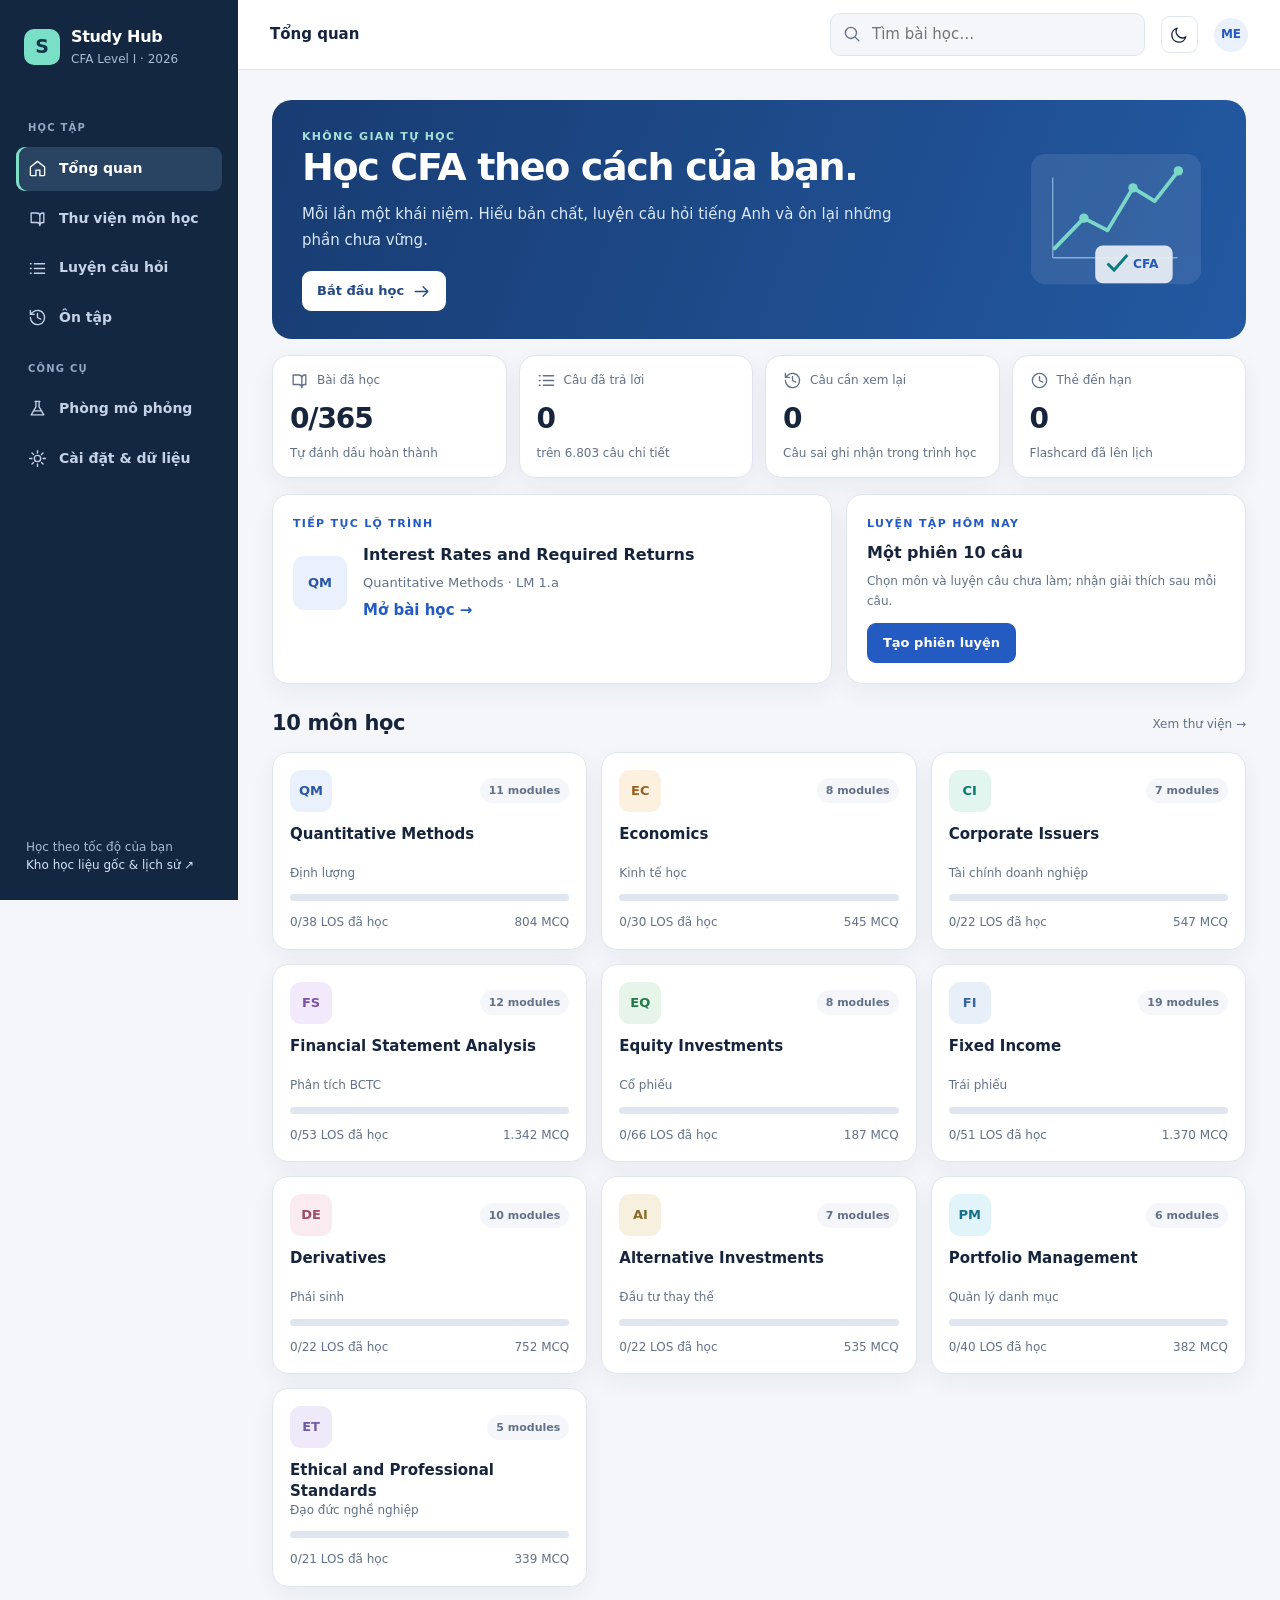
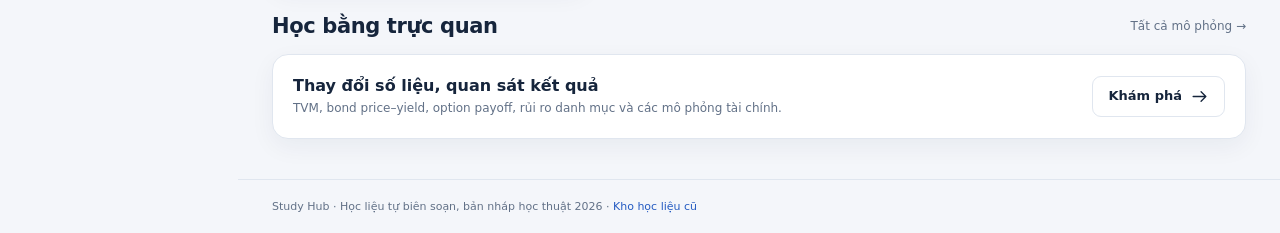
==== commit f2446ca4: "Add files via upload" ====
--- a/index.html
+++ b/index.html
@@ -1,2 +1 @@
-<!DOCTYPE html>
-<html lang="vi"><head><meta charset="utf-8"/><meta content="width=device-width,initial-scale=1" name="viewport"/><title>CFA Level 1 2026 — Study Hub Rebuild</title><link href="style.css" rel="stylesheet"/></head><body><header><h1>CFA Level 1 2026 · Study Hub</h1><p>Bản khung tái xây dựng · Theo dõi biên soạn 93 Learning Modules</p></header><main><section class="notice" id="deep-eth04-05"><strong>Mới v6.2: Ethics LM4 GIPS & LM5 Ethics Application</strong> · 7 LOS cuối · 95 English MCQs · <a href="deep.html?module=CFA26-10-04&los=LOS01">4.a: Purpose, Eligible Claimants and Benefits</a> · <a href="deep.html?module=CFA26-10-04&los=LOS02">4.b: Key Concepts of GIPS Standards for Firms</a> · <a href="deep.html?module=CFA26-10-04&los=LOS03">4.c: Composites in Performance Reporting</a> · <a href="deep.html?module=CFA26-10-04&los=LOS04">4.d: Fundamentals of Compliance, Firm and Discretion</a> · <a href="deep.html?module=CFA26-10-04&los=LOS05">4.e: Independent Verification</a> · <a href="deep.html?module=CFA26-10-05&los=LOS01">5.a: Evaluate Practices, Policies, and Conduct</a> · <a href="deep.html?module=CFA26-10-05&los=LOS02">5.b: Explain Compliant and Violating Conduct</a>.</section><section class="notice" id="deep-eth03"><strong>Mới v6.1: Ethics LM3 — Guidance for Standards I–VII</strong> · 3 LOS, 23 sub-standards · 112 phần lý thuyết, 112 tình huống, 112 English MCQs · <a href="deep.html?module=CFA26-10-03&los=LOS01">3.a: Apply</a> · <a href="deep.html?module=CFA26-10-03&los=LOS02">3.b: Prevent</a> · <a href="deep.html?module=CFA26-10-03&los=LOS03">3.c: Recognize</a>.</section><section class="notice" id="deep-eth01-02"><strong>Mới v6.0: Ethics LM1–LM2</strong> · 11 LOS · 95 phần lý thuyết · 37 tình huống · 132 English MCQs · <a href="deep.html?module=CFA26-10-01">LM1: Ethics and Trust</a> · <a href="deep.html?module=CFA26-10-02">LM2: Code and Standards</a> · 23 sub-standards tổng quan; LM3 Guidance đã nâng cấp ở v6.1.</section><section class="notice" id="deep-pm05-06"><strong>Mới v5.9: Portfolio Management LM5–LM6</strong> · 10 LOS · 98 phần lý thuyết · 30 ví dụ/tình huống · 115 English MCQs · <a href="deep.html?module=CFA26-09-05">LM5: Behavioral Biases</a> · <a href="deep.html?module=CFA26-09-06">LM6: Risk Management</a> · 40/40 Portfolio Management LOS dạng draft.</section><section class="notice" id="deep-pm03-04"><strong>Mới v5.8: Portfolio Management LM3–LM4</strong> · 14 LOS · 94 phần lý thuyết · 44 ví dụ/tình huống · 124 English MCQs · <a href="deep.html?module=CFA26-09-03">LM3: Portfolio Management Overview</a> · <a href="deep.html?module=CFA26-09-04">LM4: Portfolio Planning and Construction</a> · Source-mapped academic draft, chưa nghiệm thu từng dòng.</section><section class="notice" id="deep-pm01-02"><strong>Mới v5.7: Portfolio Management LM1–LM2</strong> · 16 LOS · 82 phần lý thuyết · 77 ví dụ/tình huống · 143 English MCQs · <a href="deep.html?module=CFA26-09-01">LM1: Portfolio Risk and Return I</a> · <a href="deep.html?module=CFA26-09-02">LM2: Portfolio Risk and Return II</a> · Source-mapped academic draft, chưa nghiệm thu từng dòng.</section><section class="notice" id="deep-quant3"><strong>Mới: Quantitative Methods — Module 3 · Statistical Measures of Asset Returns</strong> · 4 LOS, 48 phần lý thuyết, 32 ví dụ, 60 câu luyện tiếng Anh, 48 flashcards. <a href="deep.html?module=CFA26-01-03">Mở bài học Module 3</a></section><section class="notice" id="deep-quant4"><strong>Mới v0.3: Quantitative Methods — Module 4 · Probability Trees and Conditional Expectations</strong> · 3 LOS, 40 mục lý thuyết, 20 công thức, 27 ví dụ, 48 câu hỏi tiếng Anh, 40 flashcards. <a href="deep.html?module=CFA26-01-04">Mở bài học Module 4</a></section><section class="notice" id="deep-quant5"><strong>Mới v0.4: Quantitative Methods — Module 5 · Portfolio Mathematics</strong> · 3 LOS, 47 mục lý thuyết, 34 công thức, 42 ví dụ, 63 câu hỏi tiếng Anh, 53 flashcards. <a href="deep.html?module=CFA26-01-05">Mở bài học Module 5</a></section><section class="notice" id="deep-quant6"><strong>Mới v0.5: Quantitative Methods — Module 6 · Simulation Methods</strong> · 3 LOS, 44 mục lý thuyết, 28 công thức, 33 ví dụ, 62 câu hỏi tiếng Anh, 53 flashcards. <a href="deep.html?module=CFA26-01-06">Mở bài học Module 6</a></section><section class="notice" id="deep-quant7"><strong>Mới v0.6: Quantitative Methods — Module 7 · Estimation and Inference</strong> · 3 LOS, 48 mục lý thuyết, 29 công thức, 43 ví dụ, 66 câu hỏi tiếng Anh, 53 flashcards. <a href="deep.html?module=CFA26-01-07">Mở bài học Module 7</a></section><section class="notice" id="deep-quant8"><strong>Mới v0.7: Quantitative Methods — Module 8 · Hypothesis Testing</strong> · 3 LOS, 53 mục lý thuyết, 36 công thức, 45 ví dụ, 70 câu hỏi tiếng Anh, 55 flashcards. <a href="deep.html?module=CFA26-01-08">Mở bài học Module 8</a>. <em>Đã đối chiếu lỗi hướng bác bỏ trong ví dụ chi-square của CFAI, chi tiết tại 8.b.</em></section><section class="notice" id="deep-quant9"><strong>Mới v0.8: Quantitative Methods — Module 9 · Parametric and Non-Parametric Tests of Independence</strong> · 2 LOS, 45 mục lý thuyết, 28 công thức, 41 ví dụ, 60 câu hỏi tiếng Anh, 54 flashcards. <a href="deep.html?module=CFA26-01-09">Mở bài học Module 9</a>. <em>Đã chỉ rõ lỗi df=(r−1)(c−2) ở trang tóm tắt CFAI; đúng là (r−1)(c−1).</em></section><section class="notice" id="deep-quant10"><strong>Mới v0.9: Quantitative Methods — Module 10 · Simple Linear Regression</strong> · 6 LOS, 100 mục lý thuyết, 79 công thức, 89 ví dụ, 135 câu hỏi tiếng Anh và 116 flashcards. <a href="deep.html?module=CFA26-01-10">Mở bài học Module 10</a>. <em>Phân biệt rõ CI cho mean response và PI cho individual forecast, t và F test, 4 functional forms.</em></section><section class="notice" id="deep-quant11"><strong>Mới v1.0: Quantitative Methods — Module 11 · Introduction to Big Data Techniques</strong> · 3 LOS, 58 mục lý thuyết, 13 sơ đồ khái niệm, 43 ví dụ, 70 câu hỏi tiếng Anh và 62 flashcards. <a href="deep.html?module=CFA26-01-11">Mở bài học Module 11</a>. <em>Fintech, Big Data, AI/ML, xử lý dữ liệu và ứng dụng đầu tư; các sơ đồ khái niệm không phải công thức tính toán.</em></section><section class="notice" id="deep-econ01"><strong>Mới v1.1: Economics — Module 1 · The Firm and Market Structures</strong> · 5 LOS, 94 mục lý thuyết, 42 công thức/khung phân tích, 54 ví dụ, 75 câu hỏi tiếng Anh và 94 flashcards. <a href="deep.html?module=CFA26-02-01">Mở bài học Economics Module 1</a>. <em>Profit maximization, breakeven/shutdown, các market structures, Cournot/Nash, CR4 và HHI.</em></section><section class="notice" id="deep-econ02"><strong>Mới v1.2: Economics — Module 2 · Understanding Business Cycles</strong> · 3 LOS, 76 mục lý thuyết, 27 công thức/khung mô tả, 40 ví dụ, 56 câu hỏi tiếng Anh và 76 flashcards. <a href="deep.html?module=CFA26-02-02">Mở bài học Economics Module 2</a>. <em>Business/growth cycles, credit cycles, sector cyclicality, leading/coincident/lagging indicators và nowcasting.</em></section><section class="notice" id="deep-econ03"><strong>Mới v1.3: Economics — Module 3 · Fiscal Policy</strong> · 4 LOS, 106 mục lý thuyết, 39 công thức/khung phân tích, 54 ví dụ, 76 câu hỏi tiếng Anh và 106 flashcards. <a href="deep.html?module=CFA26-02-03">Mở bài học Economics Module 3</a>. <em>Fiscal vs monetary policy, deficit/debt, taxes/spending, multipliers, automatic stabilizers, policy lags. Có chú giải điểm bất nhất trong CFAI về actual deficit.</em></section><section class="notice" id="deep-econ04"><strong>Mới v1.4: Economics — Module 4 · Monetary Policy</strong> · 4 LOS, 106 mục lý thuyết, 39 công thức/khung phân tích, 49 ví dụ, 62 câu hỏi tiếng Anh và 106 flashcards. <a href="deep.html?module=CFA26-02-04">Mở bài học Economics Module 4</a>. <em>Central bank, OMO, policy rates, reserve requirements, monetary transmission, inflation/FX targeting, QE, policy limitations và monetary/fiscal mix.</em></section><section class="notice" id="deep-econ05"><strong>Mới v1.5: Economics — Module 5 · Introduction to Geopolitics</strong> · 6 LOS, 99 mục lý thuyết, 43 công thức/khung phân tích, 62 ví dụ, 74 câu hỏi tiếng Anh và 99 flashcards. <a href="deep.html?module=CFA26-02-05">Mở bài học Economics Module 5</a>. <em>Actors, cooperation, globalization, IMF/World Bank/WTO, archetypes, security/economic/financial tools, portfolio risk and scenarios.</em></section><section class="notice" id="deep-econ06"><strong>Mới v1.6: Economics — Module 6 · International Trade</strong> · 3 LOS, 85 mục lý thuyết, 41 công thức/khung phân tích, 43 ví dụ, 75 câu hỏi tiếng Anh và 85 flashcards. <a href="deep.html?module=CFA26-02-06">Mở bài học Economics Module 6</a>. <em>Comparative advantage, gains from trade, tariffs and welfare, quotas and quota rents, export subsidies, FTA/customs union/common market/economic and monetary union, trade creation versus trade diversion.</em></section><section class="notice" id="deep-econ07"><strong>Mới v1.7: Economics — Module 7 · Capital Flows and the FX Market</strong> · 3 LOS, 74 mục lý thuyết, 32 công thức/khung phân tích, 34 ví dụ, 59 câu hỏi tiếng Anh và 74 flashcards. <a href="deep.html?module=CFA26-02-07">Mở bài học Economics Module 7</a>. <em>FX participants, quote convention and direct/indirect rates, nominal versus real FX, exchange-rate regimes and policy trilemma, trade/capital flows, and capital controls.</em></section><section class="notice" id="deep-econ08"><strong>Mới v1.8: Economics — Module 8 · Exchange Rate Calculations</strong> · 2 LOS, 66 mục lý thuyết, 43 công thức, 41 ví dụ, 68 câu hỏi tiếng Anh và 66 flashcards. <a href="deep.html?module=CFA26-02-08">Mở bài học Economics Module 8</a>. <em>Cross-rates, triangular arbitrage, forward points, covered interest parity, forward discount/premium and interest-rate differential.</em></section><section class="notice" id="deep-ci01"><strong>Mới v1.9: Corporate Issuers — Module 1 · Organizational Forms, Corporate Issuer Features, and Ownership</strong> · 3 LOS, 91 mục lý thuyết, 55 công thức/khung phân tích, 44 ví dụ, 73 câu hỏi tiếng Anh và 91 flashcards. <a href="deep.html?module=CFA26-03-01">Mở bài học Corporate Issuers Module 1</a>. <em>Organizational forms, separate legal personhood, liability, corporate taxation, corporate governance, listed versus unlisted ownership, IPO and free float.</em></section><section class="notice" id="deep-ci02"><strong>Mới v2.1: Corporate Issuers — Module 2 · Investors and Other Stakeholders</strong> · 3 LOS, 77 mục lý thuyết, 25 công thức/khung phân tích, 39 ví dụ, 60 câu hỏi tiếng Anh và 77 flashcards. <a href="deep.html?module=CFA26-03-02">Mở bài học Corporate Issuers Module 2</a>. <em>Học liệu do dự án biên soạn, đang chờ kiểm định học thuật độc lập.</em></section><section class="notice" id="deep-ci03"><strong>Mới v2.1: Corporate Issuers — Module 3 · Corporate Governance: Conflicts, Mechanisms, Risks, and Benefits</strong> · 3 LOS, 79 mục lý thuyết, 24 công thức/khung phân tích, 39 ví dụ, 60 câu hỏi tiếng Anh và 79 flashcards. <a href="deep.html?module=CFA26-03-03">Mở bài học Corporate Issuers Module 3</a>. <em>Học liệu do dự án biên soạn, đang chờ kiểm định học thuật độc lập.</em></section><section class="notice" id="deep-ci04"><strong>Mới v2.2: Corporate Issuers — Module 4 · Working Capital and Liquidity</strong> · 3 LOS, 85 mục lý thuyết, 44 công thức/khung phân tích, 49 ví dụ, 68 câu hỏi tiếng Anh và 85 flashcards. <a href="deep.html?module=CFA26-03-04">Mở bài học Corporate Issuers Module 4</a>. <em>CCC, DIO/DSO/DPO, liquidity metrics, liquidity drags/pulls, financing choices and working capital strategies; nội dung bản thảo chờ QA học thuật toàn diện.</em></section><section class="notice" id="deep-fsa03"><strong>Mới v2.8: Financial Statement Analysis — Module 3 · Analyzing Balance Sheets</strong> · 5 LOS, 81 mục lý thuyết, 41 công thức/khung phân tích, 63 ví dụ, 139 câu hỏi tiếng Anh và 81 flashcards. <a href="deep.html?module=CFA26-04-03">Mở bài học FSA Module 3</a>. <em>Identifiable intangibles, goodwill, FVOCI/FVTPL/amortized cost, non-current liabilities, balance-sheet common-size và liquidity/solvency ratios. Bản thảo có đối chiếu nguồn, chưa QA học thuật toàn diện.</em></section><section class="notice" id="deep-fsa02"><strong>Mới v2.7: Financial Statement Analysis — Module 2 · Analyzing Income Statements</strong> · 5 LOS, 120 mục lý thuyết, 77 công thức/khung phân tích, 118 ví dụ, 206 câu hỏi tiếng Anh và 232 flashcards. <a href="deep.html?module=CFA26-04-02">Mở bài học FSA Module 2</a>. <em>Revenue recognition, expense recognition và capitalization, non-recurring items/accounting changes, basic/diluted EPS, common-size analysis. Bản thảo có kiểm tra số học bằng mã; chưa nghiệm thu học thuật toàn diện.</em></section><section class="notice" id="deep-fsa01"><strong>Mới v2.6: Financial Statement Analysis — Module 1 · Introduction to Financial Statement Analysis</strong> · 5 LOS; 154 mục lý thuyết, 60 công thức/khung phân tích minh họa, 86 ví dụ, 111 câu hỏi tiếng Anh và 154 flashcards. <a href="deep.html?module=CFA26-04-01">Mở bài học FSA Module 1</a>. <em>Six-step analysis; financial statement roles; regulatory filings, notes, MD&amp;A and audit opinions; IFRS versus US GAAP; non-filing data sources. Học liệu tự biên soạn đang chờ QA học thuật đầy đủ.</em></section><section class="notice" id="deep-ci07"><strong>Mới v2.5: Corporate Issuers — Module 7 · Business Models</strong> · 2 LOS; 73 mục lý thuyết, 42 công thức/khung phân tích minh họa, 52 ví dụ, 79 câu hỏi tiếng Anh và 73 flashcards. <a href="deep.html?module=CFA26-03-07">Mở bài học Business Models</a>. <em>Customer segments, value proposition, sales channels, pricing; 8 conventional models, franchise/licensing, platforms and network effects. Toàn bộ 22 LOS Corporate đã có bản thảo chuyên sâu; chưa nghiệm thu học thuật cuối cùng.</em></section><section class="notice" id="deep-ci06"><strong>Mới v2.4: Corporate Issuers — Module 6 · Capital Structure</strong> · 4 LOS; 110 mục lý thuyết, 75 công thức/khung phân tích, 100 ví dụ, 109 câu hỏi tiếng Anh và 110 flashcards. <a href="deep.html?module=CFA26-03-06">Mở bài học Capital Structure</a>. <em>WACC; financing factors; Modigliani–Miller with/without corporate taxes; optimal vs. target leverage. Đây là bản thảo chuyên sâu đang chờ kiểm định học thuật độc lập toàn diện.</em></section><section class="notice" id="deep-ci05"><strong>Mới v2.3: Corporate Issuers — Module 5 · Capital Investments and Capital Allocation</strong> · 4 LOS, 112 mục lý thuyết, 59 công thức/khung phân tích, 79 ví dụ, 98 câu hỏi tiếng Anh và 112 flashcards. <a href="deep.html?module=CFA26-03-05">Mở bài học Corporate Issuers Module 5</a>. <em>Capital investment types; NPV, IRR, ROIC; capital allocation principles/pitfalls; real options. Bản thảo đang chờ QA học thuật độc lập toàn diện.</em></section><details class="notice"><summary>8 bài Quant chuyên sâu cũ (Module 1–2) · 170 đề và lựa chọn đã chuyển sang tiếng Anh · mở danh sách</summary><ul><li><a href="sourcefirst-quant-rates-los01.html">Quantitative Methods — Rates and Returns, LOS 1.a (bài chuyên sâu có kiểm định 20 ý kiến thức)</a></li><li><a href="sourcefirst-quant-rates-los02.html">Quantitative Methods — Rates and Returns, LOS 1.b: Holding-period, arithmetic, geometric, harmonic, trimmed &amp; winsorized returns</a></li><li><a href="sourcefirst-quant-rates-los03.html">Money-Weighted Return vs Time-Weighted Return (25 ý kiến thức, 9 ví dụ, 18 câu hỏi)</a></li><li><a href="sourcefirst-quant-rates-los04.html">Annualized and Continuously Compounded Returns</a></li><li><a href="sourcefirst-quant-rates-los05.html">Gross, Net, Real, After-tax and Leveraged Returns</a></li><li><a href="sourcefirst-quant-tvm-los01.html">Present Value of Fixed-Income and Equity Instruments</a></li><li><a href="sourcefirst-quant-tvm-los02.html">Implied Bond Yields, Equity Returns and Growth</a></li><li><a href="sourcefirst-quant-tvm-los03.html">Cash Flow Additivity, Forwards, FX and Option Replication</a></li></ul></details><section class="notice"><strong>Trạng thái hiện tại:</strong> 10 môn, 93 Learning Modules và 1 phụ lục. <strong>365/365 LOS</strong> có bài học chi tiết dạng draft: 38 Quant + 30 Economics + 22 Corporate Issuers + 53 FSA + 66 Equity + 51 Fixed Income + 22 Derivatives + 22 Alternative Investments + 40 Portfolio Management + 21 Ethics; <strong>6,803 câu hỏi chi tiết tiếng Anh</strong>. Đã phủ 365/365 LOS dạng detailed academic draft; giai đoạn tiếp theo là rà soát học thuật và độ bao phủ nguồn. Chưa nghiệm thu độc lập từng dòng hoặc mọi đáp án conceptual; không sao chép giáo trình CFAI/Kaplan.</section><section class="notice" id="deep-der01-02"><strong>Mới v4.9: Derivatives — LM1–LM2</strong> · 5 LOS, 74 mục lý thuyết, 26 công thức/khung, 56 ví dụ, 130 MCQ tiếng Anh. <a href="deep.html?module=CFA26-07-01">Mở LM1</a> · <a href="deep.html?module=CFA26-07-02">Mở LM2</a>. <em>Bài học tự biên soạn, đã đối chiếu LOS; chưa nghiệm thu học thuật toàn diện.</em></section><section class="notice" id="deep-der03-04"><strong>Mới v5.0: Derivatives — LM3–LM4</strong> · 4 LOS; 66 mục lý thuyết, 22 công thức/khung, 60 worked examples, 126 English MCQs và 148 flashcards. <a href="deep.html?module=CFA26-07-03">Mở LM3</a> · <a href="deep.html?module=CFA26-07-04">Mở LM4</a>. <em>Đã đối chiếu cấu trúc LOS; nội dung chi tiết là bản nháp học thuật tự biên soạn.</em></section><section class="notice" id="deep-der05-06"><strong>Mới v5.1: Derivatives — LM5–LM6</strong> · 4 LOS; 65 mục lý thuyết, 40 công thức/khung, 105 worked examples, 170 English MCQs và 210 flashcards. <a href="deep.html?module=CFA26-07-05">Mở LM5</a> · <a href="deep.html?module=CFA26-07-06">Mở LM6</a>. <em>Đã đối chiếu nguồn LOS, kiểm tra số học; nội dung chi tiết vẫn là bản nháp tự biên soạn.</em></section><section class="notice" id="deep-der07-08"><strong>Mới v5.2: Derivatives — LM7–LM8</strong> · 5 LOS; 63 lý thuyết, 45 công thức, 96 ví dụ, 161 English MCQs và 154 flashcards. <a href="deep.html?module=CFA26-07-07">Mở LM7</a> · <a href="deep.html?module=CFA26-07-08">Mở LM8</a>. <em>Học liệu gốc tự soạn, kiểm tra tính toán và cấu trúc; chưa nghiệm thu học thuật độc lập toàn diện.</em></section><section class="notice" id="deep-der09-10"><strong>Mới v5.3: Derivatives LM9–LM10</strong> · 4 LOS, 51 phần lý thuyết, 36 công thức, 117 worked examples, 165 English MCQs và 135 flashcards. <a href="deep.html?module=CFA26-07-09">Mở LM9</a> · <a href="deep.html?module=CFA26-07-10">Mở LM10</a>. <em>Derivatives 22/22 LOS có detailed drafts; học thuật còn phải thẩm định độc lập.</em></section><section class="notice" id="deep-alt03-04"><strong>Mới v5.5: Alternative Investments — LM3–LM4</strong> · 7 LOS, 76 lý thuyết, 37 công thức/khung, 139 worked cases, 162 English MCQs. <a href="deep.html?module=CFA26-08-03">Mở LM3</a> · <a href="deep.html?module=CFA26-08-04">Mở LM4</a>. <em>Học liệu gốc song ngữ, source-mapped draft; phần số học là practice hỗ trợ với giả định rõ ràng.</em></section><section class="notice" id="deep-alt05-07"><strong>Mới v5.6: Alternative Investments LM5–LM7 (đủ 22/22 LOS draft)</strong> · 120 mục lý thuyết, 50 công thức/khung, 158 worked cases, 218 English MCQs. <a href="deep.html?module=CFA26-08-05&los=LOS01">Học Natural Resources</a> · <a href="deep.html?module=CFA26-08-06&los=LOS01">Học Hedge Funds</a> · <a href="deep.html?module=CFA26-08-07&los=LOS01">Học Digital Assets</a>.</section><section class="toolbar"><label for="subject">Môn học</label><select id="subject"><option value="">Tất cả</option></select><label for="search">Tìm module</label><input autocomplete="off" id="search" placeholder="Tìm kiếm tên module..."/></section><div aria-live="polite" id="summary" role="status"></div><div class="grid" id="modules"></div><section hidden="" id="lesson-detail"></section></main><footer>Chỉ xuất bản nội dung biên soạn lại · Dữ liệu LOS gốc và nguồn đối chiếu được giữ riêng tư.</footer><script src="catalog.js"></script><script src="lessons-quant.js"></script><script src="lessons-econ.js"></script><script src="lessons-fsa.js"></script><script src="lessons-ci.js"></script><script src="lessons-equity.js"></script><script src="lessons-fi.js"></script><script src="lessons-fi30.js"></script><script src="lessons-fi31.js"></script><script src="lessons-fi32.js"></script><script src="lessons-fi33.js"></script><script src="lessons-fi34.js"></script><script src="lessons-fi35.js"></script><script src="lessons-fi36.js"></script><script src="lessons-fi37.js"></script><script src="lessons-fi38.js"></script><script src="lessons-der39.js"></script><script src="lessons-der40.js"></script><script src="lessons-der41.js"></script><script src="lessons-der42.js"></script><script src="lessons-der43.js"></script><script src="lessons-ai44.js"></script><script src="lessons-ai45.js"></script><script src="lessons-ai46.js"></script><script src="lessons-ai47.js"></script><script src="lessons-pm48.js"></script><script src="lessons-pm49.js"></script><script src="lessons-pm50.js"></script><script src="lessons-eth51.js"></script><script src="lessons-eth52.js"></script><script src="lessons-eth53.js"></script><script src="app.js"></script></body></html>+<!doctype html><html lang="vi"><head><meta charset="utf-8"><meta name="viewport" content="width=device-width, initial-scale=1"><meta name="theme-color" content="#f4f7fa"><title>CFA Study Hub · Level I 2026</title><link rel="stylesheet" href="study.css"><script defer src="study-index.js"></script><script defer src="study.js"></script></head><body><a class="skip" href="#main">Đến nội dung</a><div id="shell"><aside id="sidebar" aria-label="Điều hướng"></aside><div class="workspace"><header id="topbar"></header><main id="main" tabindex="-1"><p class="loading">Đang tải Study Hub…</p></main><footer>Study Hub · Học liệu tự biên soạn, bản nháp học thuật 2026 · <a href="legacy.html">Kho học liệu cũ</a></footer></div></div><div id="toast" role="status" aria-live="polite"></div><noscript>Bật JavaScript để sử dụng trình học. <a href="legacy.html">Mở kho cũ</a>.</noscript></body></html>
--- a/study.css
+++ b/study.css
@@ -0,0 +1,9 @@
+:root{--bg:#f4f6fa;--paper:#fff;--ink:#16253c;--muted:#627187;--line:#e0e6ef;--primary:#245bc2;--primary-soft:#eaf0fc;--accent:#087e78;--green:#16794c;--green-soft:#e8f6ee;--red:#b74542;--red-soft:#fcebea;--amber:#94600e;--amber-soft:#fff5de;--side:#142741;--side-text:#a9bbd4;--shadow:0 8px 24px rgba(24,42,75,.055);--radius:16px;font-family:Inter,system-ui,-apple-system,"Segoe UI",sans-serif;font-size:15px;line-height:1.55;color:var(--ink);background:var(--bg)}
+*{box-sizing:border-box}body{margin:0}button,input,select{font:inherit}button,a,input,select,summary{-webkit-tap-highlight-color:transparent}a{color:var(--primary);text-decoration:none}button{cursor:pointer}button:disabled{cursor:default;opacity:.6}button:focus-visible,a:focus-visible,input:focus-visible,select:focus-visible,summary:focus-visible{outline:3px solid #70a6ff;outline-offset:3px}h1,h2,h3,h4,p{margin:0}h1{font-size:clamp(26px,3vw,38px);line-height:1.19;letter-spacing:-.035em}h2{font-size:21px;line-height:1.3;letter-spacing:-.018em}h3{font-size:16px;line-height:1.4}p{line-height:1.7}small,.small{font-size:12px;color:var(--muted)}.muted{color:var(--muted)}.eyebrow{font-size:11px;font-weight:750;letter-spacing:.12em;text-transform:uppercase;color:var(--primary)}.skip{position:fixed;left:-999px}.skip:focus{left:12px;top:12px;background:white;z-index:100;padding:10px}.workspace{margin-left:238px;min-width:0;min-height:100vh;display:flex;flex-direction:column}#sidebar{position:fixed;inset:0 auto 0 0;width:238px;background:var(--side);color:white;padding:25px 16px;overflow:auto;display:flex;flex-direction:column;z-index:20}.brand{display:flex;align-items:center;gap:11px;margin:0 8px 34px;color:white}.brand-mark{width:36px;height:36px;border-radius:10px;background:#79dfc7;display:grid;place-items:center;color:#123549;font-size:19px;font-weight:800}.brand strong{font-size:16px;display:block;letter-spacing:-.02em}.brand small{color:var(--side-text);display:block}.nav-caption{margin:18px 12px 8px;color:#93a8c5;font-size:10px;text-transform:uppercase;letter-spacing:.12em;font-weight:750}.nav-link{display:flex;gap:12px;align-items:center;width:100%;border:0;background:none;color:#c3d2e7;padding:11px 12px;margin:3px 0;border-radius:9px;text-align:left;font-weight:550;font-size:14px}.nav-link.active,.nav-link:hover{background:#294363;color:white}.nav-link.active{box-shadow:inset 3px 0 #80dfc7}.nav-link svg,.icon{width:19px;height:19px;flex:none;stroke:currentColor;fill:none;stroke-width:1.7;stroke-linecap:round;stroke-linejoin:round}.side-bottom{margin-top:auto;padding:20px 10px 0;color:var(--side-text);font-size:12px}.side-bottom a{color:#d4e3f7}#topbar{height:70px;position:sticky;top:0;z-index:10;display:flex;align-items:center;gap:16px;padding:0 32px;background:var(--paper);border-bottom:1px solid var(--line)}.top-title{font-weight:700;flex:1}.top-search{position:relative;display:flex;align-items:center;gap:8px;background:var(--bg);border:1px solid var(--line);padding:8px 12px;border-radius:10px;width:min(315px,35vw)}.top-search input{border:0;background:transparent;outline:none!important;color:var(--ink);width:100%;min-width:0}.top-search svg{color:var(--muted)}.mobile-menu{display:none}.icon-btn{background:var(--paper);border:1px solid var(--line);border-radius:9px;padding:8px;display:grid;place-items:center;color:var(--ink)}.avatar{width:34px;height:34px;border-radius:50%;background:var(--primary-soft);display:grid;place-items:center;color:var(--primary);font-size:12px;font-weight:800}main{max-width:1440px;width:100%;margin:0 auto;padding:30px 34px 40px;flex:1;min-width:0}footer{padding:18px 34px;color:var(--muted);font-size:11px;border-top:1px solid var(--line)}.row{display:flex;align-items:center;gap:12px;flex-wrap:wrap}.between{justify-content:space-between}.stack{display:grid;gap:15px}.section-head{display:flex;align-items:center;justify-content:space-between;gap:12px;margin:26px 0 14px}.btn{display:inline-flex;align-items:center;justify-content:center;gap:8px;border:1px solid var(--line);background:var(--paper);padding:10px 15px;border-radius:9px;font-weight:650;color:var(--ink);font-size:13px;min-height:40px;line-height:1.3}.btn:hover{border-color:var(--primary);color:var(--primary)}.btn.primary{background:var(--primary);color:white;border-color:var(--primary)}.btn.primary:hover{filter:brightness(1.08)}.btn.ghost{background:transparent;border-color:transparent;color:var(--primary)}.btn.danger{color:var(--red)}.card{background:var(--paper);border:1px solid var(--line);border-radius:var(--radius);padding:20px;box-shadow:var(--shadow);min-width:0}.hero{border-radius:20px;background:linear-gradient(110deg,#183c72,#2359a2);color:#fff;padding:28px 30px;display:grid;grid-template-columns:minmax(0,1fr) 200px;gap:24px;align-items:center;overflow:hidden;position:relative}.hero .eyebrow{color:#a7ded6}.hero p{color:#dbe8fa;max-width:620px;margin:12px 0 18px}.hero .btn{background:#fff;color:#234a81;border:0}.hero-art{width:100%;max-height:170px;opacity:.9}.stats{display:grid;grid-template-columns:repeat(4,minmax(0,1fr));gap:12px;margin-top:16px}.stat{padding:15px 17px}.stat-label{color:var(--muted);font-size:12px;display:flex;align-items:center;gap:8px}.stat-val{font-size:28px;font-weight:760;letter-spacing:-.04em;margin-top:7px;font-variant-numeric:tabular-nums}.stat small{display:block;margin-top:3px}.progress{height:7px;background:var(--line);border-radius:10px;overflow:hidden}.progress>span{display:block;height:100%;background:var(--accent);border-radius:10px;transition:width .2s}.subject-grid{display:grid;grid-template-columns:repeat(3,minmax(0,1fr));gap:14px}.subject-card{display:flex;flex-direction:column;gap:12px;padding:17px;text-align:left;color:var(--ink);cursor:pointer}.subject-card:hover{border-color:#91b0e5;transform:translateY(-2px)}.subject-icon{width:42px;height:42px;border-radius:11px;display:grid;place-items:center;font-weight:800;font-size:13px;background:var(--tint);color:var(--tone);flex:none}.subject-title{font-weight:720;font-size:15px;line-height:1.35;min-height:40px}.subject-card .progress{margin-top:auto}.subject-card .row{flex-wrap:nowrap}.dashboard-grid{display:grid;grid-template-columns:1.4fr 1fr;gap:14px;margin-top:16px}.focus-card{display:flex;gap:16px;align-items:center}.focus-card .subject-icon{width:54px;height:54px}.focus-card p{margin:5px 0;color:var(--muted);font-size:13px}.pill{font-size:11px;font-weight:700;color:var(--muted);background:var(--bg);padding:4px 9px;border-radius:20px;white-space:nowrap}.pill.good{color:var(--green);background:var(--green-soft)}.pill.warn{color:var(--amber);background:var(--amber-soft)}.module-list{display:grid;gap:10px}.module{padding:0;overflow:hidden}.module summary{list-style:none;cursor:pointer;padding:16px 20px;display:flex;align-items:center;gap:14px}.module summary::-webkit-details-marker{display:none}.module summary::after{content:'⌄';color:var(--muted);margin-left:auto}.module[open] summary::after{content:'⌃'}.module-no{font-size:12px;color:var(--primary);font-weight:750;background:var(--primary-soft);border-radius:8px;padding:9px;white-space:nowrap}.module-content{border-top:1px solid var(--line);padding:4px 16px 12px}.los-row{display:flex;align-items:center;gap:10px;padding:12px 5px;border-bottom:1px solid var(--line);color:var(--ink)}.los-row:last-child{border-bottom:0}.los-row:hover{color:var(--primary)}.los-row .title{flex:1;font-size:14px;font-weight:600}.circle{width:23px;height:23px;display:grid;place-items:center;border-radius:50%;background:var(--bg);border:1px solid var(--line);font-size:11px;color:var(--muted);flex:none}.circle.done{background:var(--green-soft);color:var(--green);border-color:#badfc8}.crumb{font-size:12px;color:var(--muted);margin-bottom:13px;display:flex;gap:8px;flex-wrap:wrap}.lesson-head{margin-bottom:20px}.lesson-head h1{font-size:clamp(24px,2.8vw,33px);margin:6px 0 8px}.lesson-head p{max-width:900px;color:var(--muted);font-size:14px}.lesson-grid{display:grid;grid-template-columns:minmax(0,1fr) 240px;align-items:start;gap:20px}.lesson-side{position:sticky;top:90px;max-height:calc(100vh - 110px);overflow:auto;padding:15px}.lesson-side h3{font-size:13px;margin-bottom:9px}.lesson-side .los-row{font-size:12px;padding:9px 0;align-items:flex-start}.lesson-side .los-row .title{font-size:12px}.tabs{display:flex;gap:4px;border-bottom:1px solid var(--line);overflow-x:auto;margin-bottom:16px;scrollbar-width:thin}.tab{border:0;background:transparent;color:var(--muted);font-weight:650;padding:12px 12px;white-space:nowrap;border-bottom:3px solid transparent;font-size:13px}.tab.active{color:var(--primary);border-color:var(--primary)}.concept-nav{display:flex;gap:6px;overflow-x:auto;padding:3px 0 9px;scrollbar-width:thin}.concept-dot{border:1px solid var(--line);background:var(--paper);color:var(--muted);font-weight:700;min-width:32px;height:32px;border-radius:7px;font-size:12px}.concept-dot.active{background:var(--primary);color:#fff;border-color:var(--primary)}.concept-dot.done{border-color:#b5dccc;color:var(--green)}.concept-dot.active.done{color:#fff}.concept-card{padding:26px 28px}.concept-card h2{font-size:23px;margin:12px 0 18px}.content-text{font-size:16px;line-height:1.85;white-space:pre-wrap;overflow-wrap:anywhere}.content-text p{margin-bottom:14px}.content-text p:last-child{margin:0}.callout{background:var(--amber-soft);border-left:3px solid #c08b32;padding:13px 15px;border-radius:0 8px 8px 0;margin-top:19px;color:var(--ink);font-size:14px}.callout strong{color:var(--amber);display:block;font-size:12px;margin-bottom:5px}.lesson-actions{display:flex;justify-content:space-between;gap:10px;flex-wrap:wrap;margin-top:15px}.step-label{font-size:12px;color:var(--muted);font-weight:650}.formula-grid{display:grid;gap:12px}.formula{padding:20px}.formula h3{margin-bottom:9px}.formula .expr{background:var(--primary-soft);border-radius:9px;color:var(--primary);padding:15px;font:600 17px/1.6 ui-monospace,Consolas,monospace;white-space:pre-wrap;overflow-wrap:anywhere}.formula p{font-size:14px;margin-top:10px}.formula small{display:block;margin-top:6px}.example-card{padding:0;overflow:hidden}.example-card summary{cursor:pointer;padding:15px 18px;font-weight:650;font-size:14px;line-height:1.6}.example-body{padding:16px 20px;border-top:1px solid var(--line)}.example-body ol{padding-left:22px;margin:10px 0}.example-body li{padding:5px 0}.answer{color:var(--green);font-weight:700;background:var(--green-soft);padding:10px 13px;border-radius:9px}.quiz-card{padding:24px}.quiz-card h2{font-size:20px;margin:16px 0 22px;line-height:1.5}.options{display:grid;gap:10px}.option{display:flex;gap:12px;text-align:left;align-items:flex-start;background:var(--paper);border:1px solid var(--line);border-radius:10px;padding:13px 14px;color:var(--ink);line-height:1.5}.option:hover{border-color:var(--primary)}.option .letter{width:27px;height:27px;border-radius:7px;background:var(--bg);color:var(--muted);display:grid;place-items:center;font-weight:750;flex:none}.option.correct{background:var(--green-soft);border-color:#8bc8a5}.option.wrong{background:var(--red-soft);border-color:#e2a2a0}.option.selected{border-color:var(--primary);background:var(--primary-soft)}.feedback{margin-top:17px;border:1px solid var(--line);border-radius:10px;padding:15px;background:var(--bg)}.feedback h3{margin-bottom:8px}.feedback p{font-size:14px}.flash{min-height:260px;display:flex;flex-direction:column;justify-content:center;align-items:center;text-align:center;gap:15px;padding:28px;cursor:pointer}.flash h2{font-size:23px;max-width:640px}.flash p{font-size:16px;max-width:650px;white-space:pre-wrap}.filter-row{display:flex;gap:10px;flex-wrap:wrap;margin:14px 0}.field{display:grid;gap:6px;min-width:0}.field label{font-size:12px;color:var(--muted);font-weight:650}.field select,.field input{border:1px solid var(--line);background:var(--paper);color:var(--ink);padding:10px 12px;border-radius:9px;width:100%;min-width:0}.practice-form{display:grid;grid-template-columns:1fr 1fr;gap:14px;margin-top:15px}.practice-form .full{grid-column:1/-1}.lab-grid{display:grid;grid-template-columns:repeat(2,minmax(0,1fr));gap:14px}.lab{padding:20px}.lab h3{margin-bottom:5px}.lab p{font-size:13px;color:var(--muted);margin:8px 0}.lab-controls{display:grid;gap:9px;margin:15px 0}.slider-label{display:flex;justify-content:space-between;font-size:12px;font-weight:650;gap:8px}.lab input[type=range]{width:100%;accent-color:var(--primary);margin:4px 0}.lab-result{font-size:25px;font-weight:780;letter-spacing:-.03em;color:var(--primary);margin:7px 0}.lab svg{width:100%;height:auto;color:var(--muted);overflow:visible}.empty{padding:30px;text-align:center;color:var(--muted)}.loading{padding:40px;color:var(--muted)}.legacy-content{overflow-wrap:anywhere;font-size:15px;line-height:1.75}.legacy-content h3,.legacy-content h4{margin:12px 0 6px}.legacy-content p{margin:8px 0}.legacy-content table{border-collapse:collapse;width:100%;display:block;overflow-x:auto;font-size:13px;margin:12px 0}.legacy-content td,.legacy-content th{border:1px solid var(--line);padding:8px;text-align:left}.legacy-content th{background:var(--bg)}.legacy-content .formula-big{background:var(--primary-soft);color:var(--primary);padding:13px;border-radius:8px;margin:12px 0;overflow-wrap:anywhere}.legacy-content .cards3{display:grid;gap:10px;grid-template-columns:repeat(auto-fit,minmax(160px,1fr))}.legacy-content article,.legacy-content .note{padding:10px;border:1px solid var(--line);border-radius:8px}.legacy-content .tag{display:inline-block;margin:3px;background:var(--bg);padding:4px 8px;border-radius:10px;font-size:12px}.legacy-content img,.legacy-content svg{max-width:100%;height:auto}.legacy-content ul,.legacy-content ol{padding-left:24px}.legacy-content .top{font-weight:700}.legacy-content .body{padding:8px 0}.dark{--bg:#111c2a;--paper:#1b2939;--ink:#e7eef8;--muted:#aab8cc;--line:#344457;--primary:#83aafa;--primary-soft:#293d58;--side:#101a28;--green:#8adcb1;--green-soft:#1e4338;--red:#ffa7a1;--red-soft:#4a3036;--amber:#f3ce86;--amber-soft:#403726;--accent:#5bc9b4;--shadow:none}.dark .btn.primary{color:#142741}.dark .concept-dot.active{color:#142741}.dark .subject-icon{background:var(--primary-soft);color:var(--primary)}#toast{position:fixed;right:20px;bottom:20px;z-index:40;max-width:calc(100vw - 40px);background:var(--side);color:#fff;border-radius:10px;padding:12px 16px;box-shadow:var(--shadow);display:none;font-size:13px}#toast.show{display:block}.review-list{display:grid;gap:10px}.review-list a{display:block;padding:12px 15px;color:var(--ink);font-size:14px}.review-list a:hover{color:var(--primary)}.search-results{display:grid;gap:10px}.kbd{font-size:11px;color:var(--muted);border:1px solid var(--line);border-radius:5px;padding:1px 5px}.mini-map{display:grid;gap:7px}.map-node{display:flex;gap:9px;text-align:left;align-items:center;border:1px solid var(--line);background:var(--paper);color:var(--ink);border-radius:8px;padding:10px;font-size:12px}.map-node:hover{border-color:var(--primary)}.map-node .title{flex:1}.map-node.active{background:var(--primary-soft);color:var(--primary)}.next-lesson{margin-top:16px}.source-list li{margin:7px 0;overflow-wrap:anywhere}.text-link{border:0;background:transparent;color:var(--primary);padding:0;font-weight:650;text-align:left}.spacer{flex:1}.course-header{display:flex;gap:16px;align-items:center;margin-bottom:20px}.course-header .subject-icon{width:60px;height:60px;font-size:20px}.course-header p{margin-top:5px;color:var(--muted)}.time{font-variant-numeric:tabular-nums;font-weight:750}.nav-overlay{display:none}.mobile-bottom{display:none}
+@media(max-width:1100px){.subject-grid{grid-template-columns:repeat(2,minmax(0,1fr))}.lesson-grid{grid-template-columns:minmax(0,1fr) 205px}main{padding:24px}.stats{grid-template-columns:repeat(2,minmax(0,1fr))}}@media(max-width:800px){#sidebar{transform:translateX(-100%);transition:transform .2s;width:245px}.nav-open #sidebar{transform:translateX(0)}.nav-open .nav-overlay{display:block;position:fixed;inset:0;background:#0005;z-index:19}.workspace{margin-left:0}#topbar{height:60px;padding:0 15px;gap:10px}.mobile-menu{display:grid}.top-search{width:40vw}.top-title{font-size:13px}.avatar{display:none}main{padding:20px 16px 34px}.hero{grid-template-columns:1fr 100px;padding:21px;gap:10px}.hero-art{max-height:110px}.hero h1{font-size:27px}.lesson-grid{grid-template-columns:1fr}.lesson-side{position:static;max-height:none}.dashboard-grid{grid-template-columns:1fr}.lesson-side{order:2}.lab-grid{grid-template-columns:1fr}.concept-card{padding:20px}.quiz-card{padding:18px}.mobile-bottom{display:flex;position:sticky;bottom:0;background:var(--paper);border-top:1px solid var(--line);z-index:8;justify-content:space-around;padding:6px 0}.mobile-bottom button{background:none;border:0;color:var(--muted);font-size:10px;display:grid;justify-items:center;gap:2px;padding:6px}.mobile-bottom button.active{color:var(--primary)}footer{padding:15px 16px}}@media(max-width:440px){.hero{grid-template-columns:1fr}.hero-art{display:none}.subject-grid{gap:9px}.subject-card{padding:13px;gap:10px}.subject-title{font-size:13px;min-height:35px}.subject-card .small{font-size:11px}.stats{gap:9px}.stat{padding:12px}.stat-val{font-size:24px}.top-search{width:32vw;padding:6px 8px}.top-title{font-size:12px}.module summary{padding:13px 12px;gap:9px}.module-content{padding:4px 10px}.los-row .title{font-size:13px}.los-row .small{font-size:10px}.practice-form{grid-template-columns:1fr}.quiz-card h2{font-size:18px}.content-text{font-size:15px}.concept-card h2{font-size:20px}.course-header .subject-icon{width:44px;height:44px;font-size:14px}.lesson-actions .btn{padding:9px 10px}.focus-card{align-items:flex-start}.focus-card .subject-icon{width:40px;height:40px}}
+@media(prefers-reduced-motion:reduce){*{scroll-behavior:auto!important;transition:none!important;transform:none!important}}
+/* Responsive fixes from actual Chromium review. */
+.lesson-grid>div,.lesson-grid>aside,.lesson-head,.tabs,.concept-nav{min-width:0;max-width:100%}.lesson-grid{min-width:0}.map-node .title,.los-row .title{min-width:0;overflow-wrap:anywhere}.icon-btn.mobile-menu{display:none}.top-title{min-width:0}.tab{flex:none}.concept-dot{flex:none}.lesson-side .los-row .small{white-space:nowrap}.lesson-head .eyebrow{overflow-wrap:anywhere}.option span:last-child{min-width:0;overflow-wrap:anywhere}
+@media(max-width:800px){.icon-btn.mobile-menu{display:grid}.lesson-grid{grid-template-columns:minmax(0,1fr)}.lesson-side .los-row .title{font-size:13px}.lesson-side{max-height:none}.top-search{flex-shrink:1;min-width:90px}.lesson-head .row{gap:5px}.lesson-side .mini-map{max-height:280px;overflow:auto}}
+.concept-card,.quiz-card{scroll-margin-top:86px}.inline-lab{padding:0;overflow:hidden}.inline-lab summary{cursor:pointer;list-style:none;padding:16px 20px;display:flex;gap:10px;align-items:center;justify-content:space-between}.inline-lab summary::-webkit-details-marker{display:none}.inline-lab summary .open-label{color:var(--primary);font-size:12px;font-weight:700;white-space:nowrap}.inline-lab[open] summary .open-label{font-size:0}.inline-lab[open] summary .open-label:after{content:'Đóng ▴';font-size:12px}.inline-lab>.lab{box-shadow:none;border:0;border-radius:0;border-top:1px solid var(--line)}.inline-lab .lab svg{max-width:540px;display:block;margin:0 auto}.inline-lab .lab-controls{display:grid;grid-template-columns:repeat(2,minmax(0,1fr));gap:12px 20px}@media(max-width:500px){.inline-lab .lab-controls{grid-template-columns:1fr}.concept-card{scroll-margin-top:70px}}
+.visual-map{margin-top:14px}.visual-map h3{margin:6px 0 15px}.visual-steps{display:grid;gap:8px}.visual-node{display:flex;gap:12px;align-items:center;background:var(--primary-soft);border:1px solid var(--line);border-radius:10px;padding:12px}.visual-num{width:30px;height:30px;flex:none;display:grid;place-items:center;background:var(--paper);color:var(--primary);font-weight:800;border-radius:9px;font-size:13px}.visual-node strong{display:block;font-size:14px}.visual-node small{display:block;line-height:1.45;margin-top:2px}.visual-arrow{text-align:center;color:var(--primary);font-size:17px;line-height:1}.visual-map p{margin-top:12px}.visual-steps.compare,.visual-steps.multiply{grid-template-columns:repeat(auto-fit,minmax(160px,1fr))}.visual-steps.compare .visual-node,.visual-steps.multiply .visual-node{align-items:flex-start}.visual-steps.levels .visual-node:nth-child(2){margin-left:15px}.visual-steps.levels .visual-node:nth-child(3){margin-left:30px}.formula-flow{display:flex;align-items:center;gap:7px;flex-wrap:wrap;padding:12px 0 0;color:var(--primary)}.flow-chip{background:var(--bg);border:1px solid var(--line);border-radius:8px;padding:6px 10px;font-size:13px;font-weight:650;overflow-wrap:anywhere;max-width:100%}
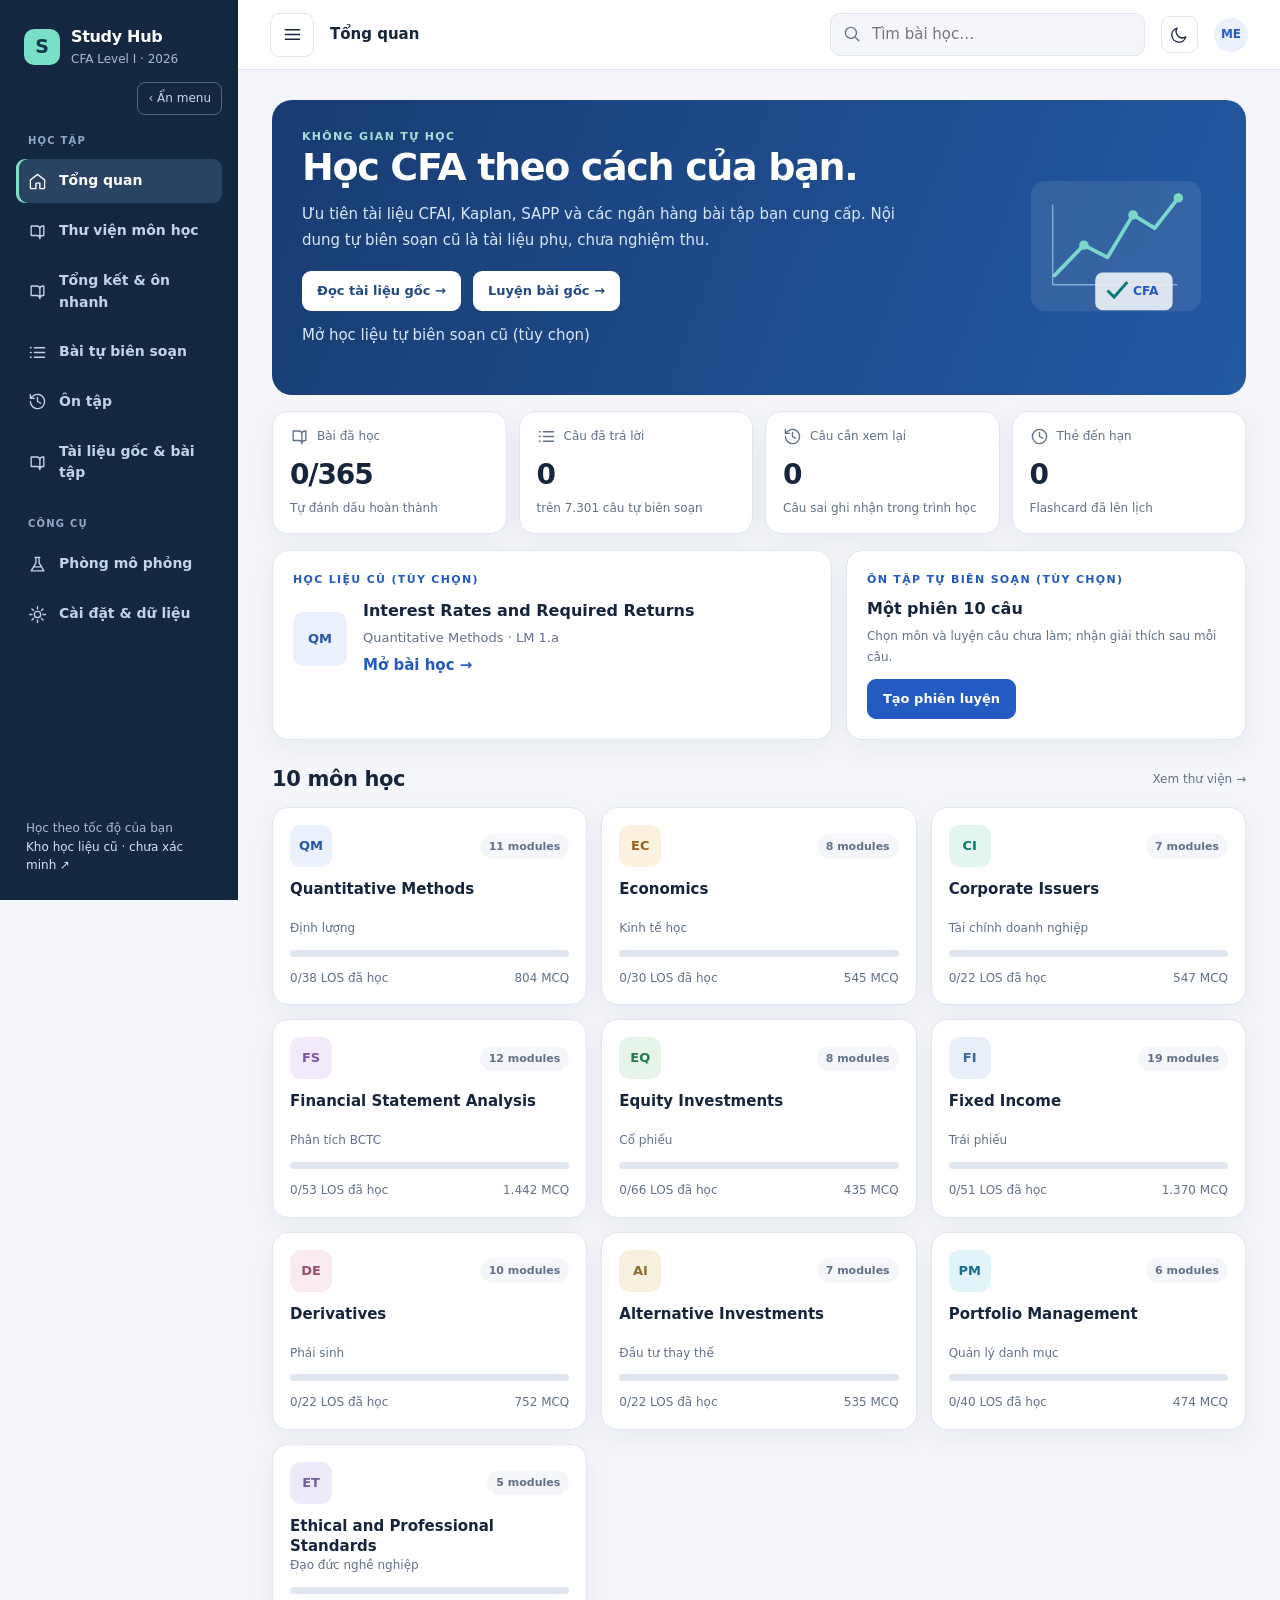
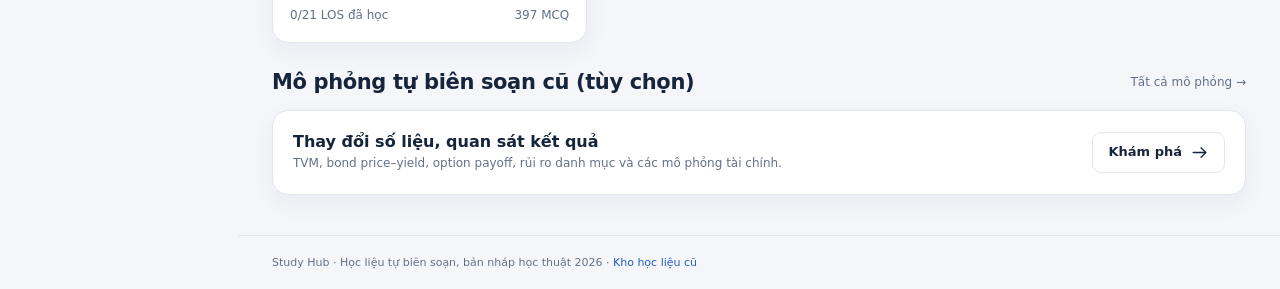
==== commit aa5f98d5: "Add files via upload" ====
--- a/index.html
+++ b/index.html
@@ -1 +1 @@
-<!doctype html><html lang="vi"><head><meta charset="utf-8"><meta name="viewport" content="width=device-width, initial-scale=1"><meta name="theme-color" content="#f4f7fa"><title>CFA Study Hub · Level I 2026</title><link rel="stylesheet" href="study.css"><script defer src="study-index.js"></script><script defer src="study.js"></script></head><body><a class="skip" href="#main">Đến nội dung</a><div id="shell"><aside id="sidebar" aria-label="Điều hướng"></aside><div class="workspace"><header id="topbar"></header><main id="main" tabindex="-1"><p class="loading">Đang tải Study Hub…</p></main><footer>Study Hub · Học liệu tự biên soạn, bản nháp học thuật 2026 · <a href="legacy.html">Kho học liệu cũ</a></footer></div></div><div id="toast" role="status" aria-live="polite"></div><noscript>Bật JavaScript để sử dụng trình học. <a href="legacy.html">Mở kho cũ</a>.</noscript></body></html>
+<!doctype html><html lang="vi"><head><meta charset="utf-8"><meta name="viewport" content="width=device-width, initial-scale=1"><meta name="theme-color" content="#f4f7fa"><title>CFA Study Hub · Level I 2026</title><link rel="stylesheet" href="study.css"><script defer src="study-index.js"></script><script defer src="private-study.js"></script><script defer src="study.js"></script></head><body><a class="skip" href="#main">Đến nội dung</a><div id="shell"><aside id="sidebar" aria-label="Điều hướng"></aside><div class="workspace"><header id="topbar"></header><main id="main" tabindex="-1"><p class="loading">Đang tải Study Hub…</p></main><footer>Study Hub · Học liệu tự biên soạn, bản nháp học thuật 2026 · <a href="legacy.html">Kho học liệu cũ</a></footer></div></div><div id="toast" role="status" aria-live="polite"></div><noscript>Bật JavaScript để sử dụng trình học. <a href="legacy.html">Mở kho cũ</a>.</noscript></body></html>
--- a/study.css
+++ b/study.css
@@ -7,3 +7,49 @@
 @media(max-width:800px){.icon-btn.mobile-menu{display:grid}.lesson-grid{grid-template-columns:minmax(0,1fr)}.lesson-side .los-row .title{font-size:13px}.lesson-side{max-height:none}.top-search{flex-shrink:1;min-width:90px}.lesson-head .row{gap:5px}.lesson-side .mini-map{max-height:280px;overflow:auto}}
 .concept-card,.quiz-card{scroll-margin-top:86px}.inline-lab{padding:0;overflow:hidden}.inline-lab summary{cursor:pointer;list-style:none;padding:16px 20px;display:flex;gap:10px;align-items:center;justify-content:space-between}.inline-lab summary::-webkit-details-marker{display:none}.inline-lab summary .open-label{color:var(--primary);font-size:12px;font-weight:700;white-space:nowrap}.inline-lab[open] summary .open-label{font-size:0}.inline-lab[open] summary .open-label:after{content:'Đóng ▴';font-size:12px}.inline-lab>.lab{box-shadow:none;border:0;border-radius:0;border-top:1px solid var(--line)}.inline-lab .lab svg{max-width:540px;display:block;margin:0 auto}.inline-lab .lab-controls{display:grid;grid-template-columns:repeat(2,minmax(0,1fr));gap:12px 20px}@media(max-width:500px){.inline-lab .lab-controls{grid-template-columns:1fr}.concept-card{scroll-margin-top:70px}}
 .visual-map{margin-top:14px}.visual-map h3{margin:6px 0 15px}.visual-steps{display:grid;gap:8px}.visual-node{display:flex;gap:12px;align-items:center;background:var(--primary-soft);border:1px solid var(--line);border-radius:10px;padding:12px}.visual-num{width:30px;height:30px;flex:none;display:grid;place-items:center;background:var(--paper);color:var(--primary);font-weight:800;border-radius:9px;font-size:13px}.visual-node strong{display:block;font-size:14px}.visual-node small{display:block;line-height:1.45;margin-top:2px}.visual-arrow{text-align:center;color:var(--primary);font-size:17px;line-height:1}.visual-map p{margin-top:12px}.visual-steps.compare,.visual-steps.multiply{grid-template-columns:repeat(auto-fit,minmax(160px,1fr))}.visual-steps.compare .visual-node,.visual-steps.multiply .visual-node{align-items:flex-start}.visual-steps.levels .visual-node:nth-child(2){margin-left:15px}.visual-steps.levels .visual-node:nth-child(3){margin-left:30px}.formula-flow{display:flex;align-items:center;gap:7px;flex-wrap:wrap;padding:12px 0 0;color:var(--primary)}.flow-chip{background:var(--bg);border:1px solid var(--line);border-radius:8px;padding:6px 10px;font-size:13px;font-weight:650;overflow-wrap:anywhere;max-width:100%}
+
+/* v6.4 targeted bilingual study cards and order book lab */
+.language-block{margin:10px 0;padding:12px 0;border-top:1px solid var(--line,#d8e0e8);text-align:left}
+.order-lab{margin-top:16px}.order-lab summary{cursor:pointer;padding:4px 0 12px}.order-lab p{margin:8px 0}
+.book-grid,.book-controls,.book-metrics{display:grid;gap:12px;grid-template-columns:repeat(2,minmax(0,1fr));margin:12px 0}
+.book-grid table{width:100%;border-collapse:collapse;font-variant-numeric:tabular-nums}
+.book-grid td,.book-grid th{text-align:right;padding:6px;border-bottom:1px solid var(--line,#d8e0e8)}
+.book-controls{grid-template-columns:repeat(auto-fit,minmax(120px,1fr))}
+.book-controls label{display:flex;flex-direction:column;gap:5px;font-size:.8rem}
+.book-controls input,.book-controls select,#study-lang{min-width:0;width:100%;border:1px solid var(--line,#c7d0db);background:var(--card,#fff);color:var(--ink,#182437);padding:7px;border-radius:7px;font:inherit}
+#study-lang{width:auto;max-width:100%}.book-metrics{grid-template-columns:repeat(3,minmax(0,1fr))}
+.book-metrics strong{display:block;font-size:1.15rem;font-variant-numeric:tabular-nums}
+.book-result{padding:12px;border:1px solid var(--line,#d8e0e8);border-radius:10px}
+.flash .language-block{max-width:100%;text-align:left}
+@media(max-width:380px){.book-metrics strong{font-size:.95rem}}
+
+.idx-bar{height:18px;border-radius:9px;display:flex;overflow:hidden;background:var(--line)}.idx-bar span:first-child{background:#527ab9}.idx-bar span:last-child{background:#39a78a}.index-lab label{display:block;font-size:.88rem;margin:10px 0}.index-lab input,.index-lab select{display:block;width:100%;max-width:260px;margin-top:5px}.index-lab table{width:100%;table-layout:fixed;font-size:.82rem}.index-lab td,.index-lab th{padding:6px 3px;overflow-wrap:anywhere;text-align:right}.index-lab td:first-child,.index-lab th:first-child{text-align:left}
+
+/* v6.7: collapsible navigation and independent source library */
+.icon-btn.mobile-menu{display:grid;flex:none;min-width:44px;min-height:44px}.side-close{align-self:flex-end;color:#c8d6e8;background:transparent;border:1px solid #526780;border-radius:8px;padding:6px 10px;margin-top:-20px;font-size:12px}.side-close:hover{color:white;background:#263e5a}#sidebar{transition:transform .2s ease,visibility .2s;overscroll-behavior:contain}.workspace{transition:margin-left .2s ease}.nav-collapsed #sidebar{transform:translateX(-100%);visibility:hidden}.nav-collapsed .workspace{margin-left:0}.bank-switch{display:flex;gap:8px;flex-wrap:wrap;margin:0 0 14px}.bank-switch a,.bank-switch button{border:1px solid var(--line);border-radius:10px;background:var(--paper);color:var(--ink);font-weight:650;padding:10px 14px;min-height:44px;font-size:13px}.bank-switch .active{background:var(--primary-soft);color:var(--primary);border-color:var(--primary)}.provenance{font-size:12px;color:var(--muted);border-left:3px solid var(--amber);background:var(--bg);padding:10px 12px;border-radius:6px;margin:14px 0}.provenance details{margin-top:5px}.source-help,.source-controls{margin-bottom:14px}.source-help p,.source-controls p{margin:8px 0 12px}.source-controls .bank-switch{margin-top:12px}.source-entry{overflow-wrap:anywhere}.source-entry h3,.source-entry details{margin:8px 0}.source-entry summary{cursor:pointer;color:var(--primary);font-size:13px}.source-entry details p{padding-top:7px}.source-actions{flex-wrap:wrap;gap:8px;margin-top:12px}.source-open{white-space:normal}.source-entry .row{flex-wrap:wrap}.source-controls input{width:100%;min-width:0}.source-help .btn{display:inline-flex;align-items:center;cursor:pointer}.source-help .btn:focus-within{outline:3px solid #70a6ff}.source-help input[hidden]{display:none}
+@media(max-width:800px){#sidebar{width:min(270px,85vw);visibility:hidden;transform:translateX(-100%)}.nav-open #sidebar{visibility:visible;transform:translateX(0)}.nav-collapsed .workspace{margin-left:0}.workspace{transition:none}.nav-open{overflow:hidden}.top-title{white-space:nowrap;overflow:hidden;text-overflow:ellipsis}.top-search{min-width:70px}.source-actions .btn{flex:1 1 135px}.bank-switch a,.bank-switch button{flex:1;text-align:center}.side-close{min-height:40px}}
+@media(prefers-reduced-motion:reduce){#sidebar{transition:none!important}.workspace{transition:none!important}.nav-collapsed #sidebar{visibility:hidden!important}.nav-open #sidebar{visibility:visible!important}}
+
+/* v7.0 origin cues: colors plus text; no certification implied. */
+.origin-line{display:flex;flex-wrap:wrap;align-items:center;gap:6px;margin:0 0 10px}.origin-tag{display:inline-flex;align-items:center;max-width:100%;font-size:11px;font-weight:750;line-height:1.5;padding:4px 8px;border-radius:6px;border:1px solid currentColor;white-space:normal;text-align:left}.origin-original{background:var(--amber-soft);color:var(--amber)}.origin-source{background:var(--green-soft);color:var(--green)}.origin-mapped{background:var(--primary-soft);color:var(--primary)}.origin-legacy{background:var(--bg);color:var(--muted)}.origin-original-card{border-left:4px solid var(--amber)!important}.origin-source-card{border-left:4px solid var(--green)!important}.origin-legacy-card{border-left:4px solid var(--muted)!important}.origin-legend{display:flex;flex-wrap:wrap;gap:6px;align-items:center;margin:0 0 14px;padding:10px 12px;border:1px solid var(--line);border-radius:10px;background:var(--paper)}.origin-legend p{flex-basis:100%}.bank-switch .bank-original.active{background:var(--amber-soft);color:var(--amber);border-color:var(--amber)}.bank-switch .bank-source.active{background:var(--green-soft);color:var(--green);border-color:var(--green)}.provenance{background:var(--amber-soft)}.flash .origin-line{justify-content:center}.example-card summary .origin-line{margin-bottom:8px}
+
+/* v7.9: source-first outline */
+.source-outline-row{display:flex;align-items:center;justify-content:space-between;gap:8px;border-bottom:1px solid var(--line,#b3bec822);padding:5px 0;font-size:.86rem;overflow-wrap:anywhere}.source-outline-row .btn{flex-shrink:0;min-height:32px;padding:5px 8px;font-size:.78rem}.source-controls select{max-width:100%;min-width:0}.source-entry h3{overflow-wrap:anywhere}.source-entry details summary{cursor:pointer}.source-controls .bank-switch button{white-space:normal}
+
+/* v8.0 · source-based editorial recap, responsive, theme-aware */
+.origin-recap{color:var(--primary);background:var(--primary-soft);border:1px solid var(--line)}
+.recap-grid{display:grid;grid-template-columns:repeat(2,minmax(0,1fr));gap:14px;margin:12px 0 20px}.recap-tile{display:flex;flex-direction:column;gap:9px;min-width:0}.recap-tile .recap-ref{margin-top:auto}.recap-pair{display:grid;gap:7px}.recap-pair p{font-size:14px;line-height:1.6}.recap-vi{color:var(--muted);border-left:2px solid var(--line);padding-left:10px}.recap-hero{border-top:4px solid var(--accent);background:var(--paper);display:grid;gap:13px}.recap-map{display:grid;grid-template-columns:repeat(5,minmax(0,1fr));gap:8px}.recap-node{padding:10px;border:1px solid var(--line);border-radius:12px;display:flex;flex-direction:column;gap:7px;min-width:0;background:var(--bg)}.recap-node strong{font-size:14px;line-height:1.35}.recap-stats{display:flex;flex-wrap:wrap;gap:12px;color:var(--muted);font-size:13px}.recap-stats b{font-size:22px;color:var(--ink);margin-right:3px}.recap-h{margin:26px 0 12px;scroll-margin-top:100px}.recap-jumps,.recap-actions{display:flex;flex-wrap:wrap;gap:8px;margin:12px 0}.recap-formula{background:var(--bg);border:1px solid var(--line);padding:12px;border-radius:10px;font-size:16px;font-weight:650;line-height:1.55;overflow-wrap:anywhere}.recap-ref{margin-top:8px}.recap-ref .btn{font-size:12px;max-width:100%;white-space:normal}.recap-relation{padding:12px 0;border-bottom:1px solid var(--line);display:grid;gap:7px}.recap-relation:last-child{border-bottom:0}.recap-trap{border-left:3px solid var(--amber);display:grid;gap:8px}.recap-trap .eyebrow{color:var(--amber)}.recap-answer{font-size:20px;font-weight:700;color:var(--green)}.recap-source-picker{margin:14px 0}.recap-source-picker summary{cursor:pointer;font-weight:650}.recap-end{padding-top:12px;margin-top:12px}.recap-end .btn{margin-top:7px}.recap-tile details summary{cursor:pointer;color:var(--primary);font-weight:650}.recap-tile details[open]{display:grid;gap:8px}.recap-tile details[open] summary{margin-bottom:8px}
+@media(max-width:900px){.recap-map{grid-template-columns:repeat(2,minmax(0,1fr))}}@media(max-width:600px){.recap-grid{grid-template-columns:1fr}.recap-map{grid-template-columns:1fr}.recap-actions .btn{white-space:normal}.recap-stats{gap:8px}.recap-h{scroll-margin-top:70px}}
+
+.recap-check{display:flex;align-items:center;gap:12px;padding:12px 0;border-bottom:1px solid var(--line);flex-wrap:wrap}.recap-check input{width:19px;height:19px;accent-color:var(--accent);flex:none}.recap-check span{flex:1;min-width:150px}.recap-check small{display:block;color:var(--muted)}.recap-check input:checked+span strong{text-decoration:line-through}.recap-formula{overflow-wrap:anywhere;white-space:normal}
+
+.recap-figure{margin:14px 0;display:grid;gap:12px}.recap-bars{display:grid;gap:12px}.recap-bar-item .row{justify-content:space-between;gap:12px;font-variant-numeric:tabular-nums}.recap-bar-track{height:12px;background:var(--line);border-radius:5px;overflow:hidden;margin-top:5px}.recap-bar-fill{height:100%;background:#648eb9;border-radius:5px}.recap-highlight{background:#27956c}.recap-tree{display:grid;gap:15px;text-align:center}.recap-tree-root,.recap-tree-node,.recap-tree-end,.recap-time-node{padding:10px;border:1px solid var(--line);border-radius:8px;background:var(--paper)}.recap-tree-root{justify-self:center;border-color:var(--accent);font-weight:700}.recap-tree-branches,.recap-tree-ends{display:grid;grid-template-columns:repeat(2,minmax(0,1fr));gap:10px}.recap-tree-branch{display:grid;gap:12px;position:relative}.recap-tree-branch:before{content:'↓';color:var(--muted);position:absolute;left:50%;top:-18px}.recap-tree-node small,.recap-tree-end small,.recap-time-node small{display:block;color:var(--muted);font-size:12px}.recap-tree-end{display:grid;gap:4px}.recap-timeline{display:grid;grid-template-columns:repeat(8,minmax(0,1fr));gap:6px;text-align:center}.recap-time-node:first-child{border-color:#b58129}.recap-time-node:last-child{border-color:#27956c}@media(max-width:650px){.recap-timeline{grid-template-columns:repeat(4,minmax(0,1fr))}.recap-tree-branches{grid-template-columns:1fr}.recap-tree-branch+.recap-tree-branch{margin-top:4px}}
+@media(max-width:650px){.recap-tree-branch+.recap-tree-branch:before{content:'OR / HOẶC';font-size:10px;font-weight:700;left:50%;transform:translateX(-50%);top:-16px}}
+/* v13.5 local original-source reading and practice */
+#private-study{padding:0;border:1px solid #b6c3d1;border-radius:16px;width:min(1100px,96vw);max-height:94dvh;max-width:96vw;background:var(--card,#fff);color:var(--text,#1c2938);box-shadow:0 16px 70px #0004;overflow:hidden}
+#private-study::backdrop{background:#122033b8}.dark #private-study{background:#182435;color:#e4e9ef;border-color:#44566b}.ps-frame{display:flex;flex-direction:column;max-height:94dvh}.ps-header{display:flex;justify-content:space-between;align-items:center;padding:16px 20px;border-bottom:1px solid #a7b4c54d;gap:10px}.ps-header h2{margin:4px 0 0;font-size:1.25rem}.ps-toolbar,.ps-pagebar,.ps-choices{display:flex;align-items:center;gap:8px;flex-wrap:wrap}.ps-toolbar{padding:10px 20px;border-bottom:1px solid #a7b4c54d}.ps-toolbar #ps-load-status{font-size:.8rem;flex:1;min-width:150px}.ps-content{overflow:auto;padding:18px 20px;min-height:0}.ps-source-head h3{margin:10px 0 5px}.ps-text{font-family:ui-monospace,SFMono-Regular,Consolas,monospace;font-size:clamp(.78rem,1.25vw,.98rem);line-height:1.55;white-space:pre-wrap;overflow-wrap:anywhere;overflow:auto;max-width:100%;border:1px solid #a7b4c555;border-radius:9px;padding:18px;background:#f6f8fb;color:#172639;tab-size:4}.dark .ps-text{background:#101a28;color:#dce7f5}.ps-pagebar{margin:10px 0}.ps-pagebar input{width:75px;padding:5px 7px}.ps-choices button[aria-pressed=true]{background:#1c609a;color:#fff;border-color:#1c609a}.ps-choices .btn{min-height:40px}.ps-answer{border-top:2px solid #7894ae80;margin-top:18px;padding-top:12px}.ps-result{display:flex;justify-content:space-between;align-items:center;gap:12px;border-bottom:1px solid #a7b4c54d;padding:12px 0}.ps-result>div{min-width:0;overflow-wrap:anywhere}.ps-library,#ps-search-form{display:flex;align-items:end;gap:12px;flex-wrap:wrap;margin:12px 0}.ps-library label,#ps-search-form label{display:grid;gap:5px;flex:1;min-width:180px}.ps-toc-list{max-height:250px;overflow:auto;display:grid;padding:8px 0}.ps-toc-link{text-align:left;padding:7px;border:0;background:none;color:inherit;cursor:pointer}.ps-toc-link:hover{text-decoration:underline}.ps-pdf{width:100%;height:75vh;border:1px solid #a7b4c555;border-radius:8px}#private-study .btn:disabled{opacity:.4;cursor:default}@media(max-width:600px){#private-study{width:100vw;max-width:100vw;max-height:100dvh;border-radius:0}.ps-frame{max-height:100dvh}.ps-content{padding:10px}.ps-header,.ps-toolbar{padding:10px}.ps-text{padding:10px}.ps-library label,#ps-search-form label{min-width:140px}}
+
+/* v13.6: source-page images, not OCR or regenerated diagrams. */
+.ps-visual{border:1px solid var(--line,#d7e0e7);border-radius:10px;padding:10px;margin:10px 0}.ps-visual-image{margin:12px 0;text-align:center}.ps-visual-image img{display:block;max-width:100%;height:auto;margin:0 auto;background:white;border:1px solid #d9e1ea}.ps-visual-image figcaption{font-size:.85rem;opacity:.8;margin:6px 0}.ps-visual-slot{overflow:auto}
+
+.ps-visual-viewport{overflow:auto;max-height:72vh;border:1px solid var(--line,#d7e0e7)}.ps-visual-image .ps-zoom-check:checked~.ps-visual-viewport img{max-width:none;width:auto;height:auto}.ps-zoom-check{margin:8px 4px}.ps-visual-viewport img{margin:0 auto}
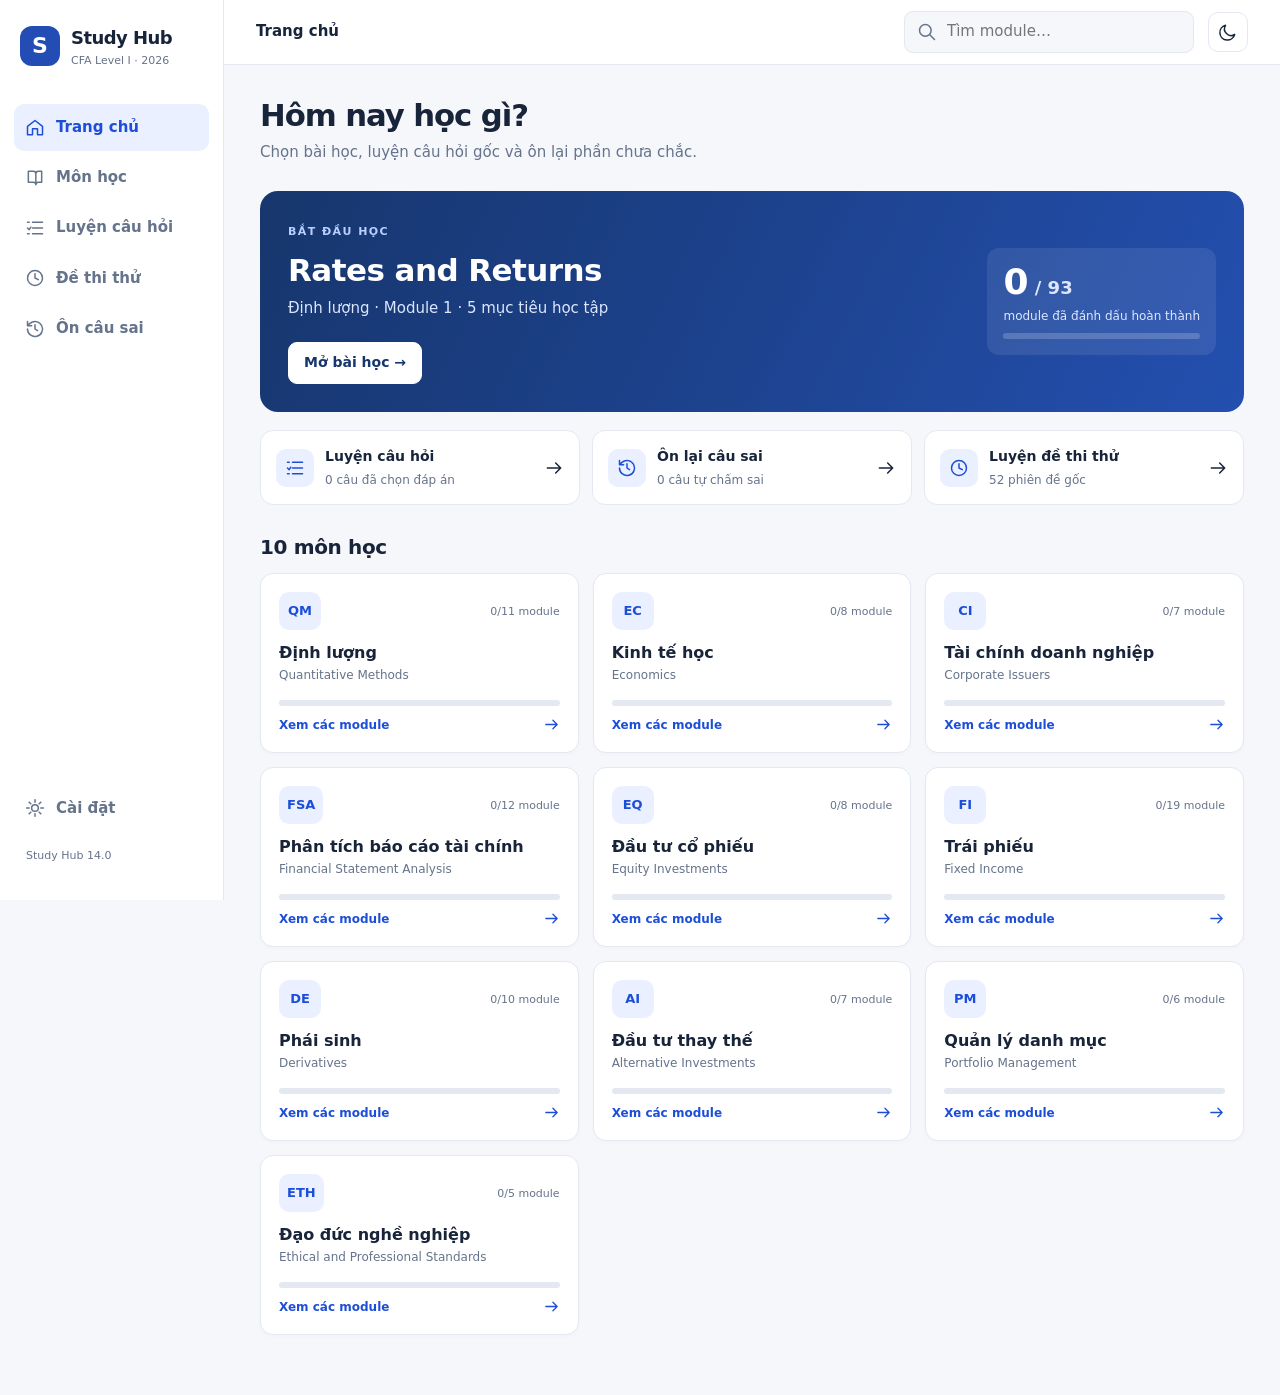
==== commit 1f6bbe2e: "Add files via upload" ====
--- a/index.html
+++ b/index.html
@@ -1 +1,2 @@
-<!doctype html><html lang="vi"><head><meta charset="utf-8"><meta name="viewport" content="width=device-width, initial-scale=1"><meta name="theme-color" content="#f4f7fa"><title>CFA Study Hub · Level I 2026</title><link rel="stylesheet" href="study.css"><script defer src="study-index.js"></script><script defer src="private-study.js"></script><script defer src="study.js"></script></head><body><a class="skip" href="#main">Đến nội dung</a><div id="shell"><aside id="sidebar" aria-label="Điều hướng"></aside><div class="workspace"><header id="topbar"></header><main id="main" tabindex="-1"><p class="loading">Đang tải Study Hub…</p></main><footer>Study Hub · Học liệu tự biên soạn, bản nháp học thuật 2026 · <a href="legacy.html">Kho học liệu cũ</a></footer></div></div><div id="toast" role="status" aria-live="polite"></div><noscript>Bật JavaScript để sử dụng trình học. <a href="legacy.html">Mở kho cũ</a>.</noscript></body></html>
+<!doctype html>
+<html lang="vi"><head><meta charset="utf-8"><meta name="viewport" content="width=device-width, initial-scale=1"><meta name="theme-color" content="#f7f8fc"><title>CFA Study Hub · Học CFA Level I 2026</title><link rel="stylesheet" href="study.css"><link rel="stylesheet" href="study-v14.css?v=14"><script defer src="study-index.js"></script><script defer src="recap-data.js"></script><script defer src="source-bank.js"></script><script defer src="private-study.js?v=14"></script><script defer src="study-v14.js?v=14"></script></head><body class="v14"><a class="skip" href="#main">Đến nội dung chính</a><div id="v14-shell"><aside id="v14-nav"></aside><div id="v14-workspace"><header id="v14-top"></header><main id="main" tabindex="-1"><div class="card">Đang mở Study Hub…</div></main></div></div><nav id="v14-mobile" aria-label="Điều hướng nhanh"></nav><noscript>Bật JavaScript để sử dụng Study Hub.</noscript></body></html>
--- a/study.css
+++ b/study.css
@@ -53,3 +53,6 @@
 .ps-visual{border:1px solid var(--line,#d7e0e7);border-radius:10px;padding:10px;margin:10px 0}.ps-visual-image{margin:12px 0;text-align:center}.ps-visual-image img{display:block;max-width:100%;height:auto;margin:0 auto;background:white;border:1px solid #d9e1ea}.ps-visual-image figcaption{font-size:.85rem;opacity:.8;margin:6px 0}.ps-visual-slot{overflow:auto}
 
 .ps-visual-viewport{overflow:auto;max-height:72vh;border:1px solid var(--line,#d7e0e7)}.ps-visual-image .ps-zoom-check:checked~.ps-visual-viewport img{max-width:none;width:auto;height:auto}.ps-zoom-check{margin:8px 4px}.ps-visual-viewport img{margin:0 auto}
+
+/* v13.8: learner-first entry and optional source administration */
+.study-launch{display:flex;flex-wrap:wrap;align-items:center;justify-content:space-between;gap:14px;margin-bottom:16px}.study-launch h3{margin:0 0 4px}.study-launch p{margin:0;color:var(--muted,#65768d)}.study-launch .source-advanced{width:100%;border-top:1px solid var(--line,#dce4ef);padding-top:10px}.source-advanced{margin-top:8px;font-size:.86rem}.source-advanced summary,.ps-manage summary{cursor:pointer;color:var(--muted,#65768d);font-weight:600}.source-advanced[open] summary,.ps-manage[open] summary{margin-bottom:10px}.ps-manage{font-size:.86rem}.ps-first-setup{max-width:720px;margin:20px auto;padding:24px}.ps-first-setup details{margin-top:18px}.source-actions .source-advanced{flex-basis:100%}.source-actions .source-advanced .btn{margin:4px 4px 4px 0}
--- a/study-v14.css
+++ b/study-v14.css
@@ -0,0 +1,8 @@
+/* v14: a single learner-first navigation; legacy UI retains its own stylesheet. */
+.v14{--navw:224px;--brand:#1d4ed8;--brand-soft:#eaf0ff;--page:#f5f7fb;--border:#e3e8f1;--ink:#18243a;--muted:#65738b;--paper:#fff;background:var(--page);color:var(--ink)}
+.dark .v14{--brand:#9bb9ff;--brand-soft:#20385e;--page:#111a29;--border:#2f3d50;--ink:#e8effa;--muted:#aebbd0;--paper:#1b2739}
+.v14 #v14-nav{position:fixed;inset:0 auto 0 0;width:var(--navw);display:flex;flex-direction:column;background:var(--paper);border-right:1px solid var(--border);padding:24px 14px;z-index:25}
+.v14-brand{display:flex;align-items:center;gap:11px;color:var(--ink);margin:0 6px 32px}.v14-brand-icon{height:40px;width:40px;display:grid;place-items:center;border-radius:12px;background:#234db5;color:white;font-size:22px;font-weight:800}.v14-brand strong{display:block;font-size:18px;letter-spacing:-.03em}.v14-brand small{display:block;color:var(--muted);font-size:11px}.v14-navlink{display:flex;align-items:center;gap:11px;color:var(--muted);padding:12px 11px;border-radius:10px;margin:3px 0;font-weight:650;min-height:46px}.v14-navlink.selected{background:var(--brand-soft);color:var(--brand)}.v14-navlink:hover{background:var(--page);color:var(--brand)}.v14-navfoot{margin-top:auto}.v14-navfoot>span{display:block;font-size:11px;color:var(--muted);padding:12px}.v14-icon{width:20px;height:20px;stroke:currentColor;fill:none;stroke-width:1.8;stroke-linecap:round;stroke-linejoin:round;flex-shrink:0}.v14 #v14-workspace{margin-left:var(--navw);min-width:0;min-height:100vh}.v14 #v14-top{position:sticky;top:0;z-index:12;height:65px;background:var(--paper);border-bottom:1px solid var(--border);display:flex;align-items:center;gap:14px;padding:0 32px}.v14-topname{font-size:15px;font-weight:730;flex:1}.v14 #global-search{display:flex;align-items:center;gap:8px;border:1px solid var(--border);border-radius:9px;background:var(--page);padding:7px 12px;width:290px;max-width:48vw;color:var(--muted)}.v14 #global-search input{background:transparent;border:0;color:var(--ink);width:100%;min-width:0;outline:none}.v14-iconbtn{background:var(--paper);border:1px solid var(--border);border-radius:10px;color:var(--ink);display:grid;place-items:center;width:40px;height:40px}.v14 #main{max-width:1280px;padding:32px 36px 60px;margin:auto;min-width:0}.v14-sr{position:absolute;width:1px;height:1px;overflow:hidden;clip:rect(0,0,0,0)}.v14-title{display:flex;justify-content:space-between;align-items:flex-start;gap:16px;margin-bottom:25px}.v14-title h1{font-size:clamp(25px,2.4vw,34px);line-height:1.22;letter-spacing:-.035em}.v14-title p{color:var(--muted);margin-top:6px;max-width:800px}.v14-btn{display:inline-flex;justify-content:center;align-items:center;border:1px solid var(--border);border-radius:9px;background:var(--paper);color:var(--ink);padding:10px 15px;min-height:42px;font-size:14px;font-weight:660;line-height:1.35;text-align:center;cursor:pointer;text-decoration:none;white-space:normal}.v14-btn:hover{border-color:var(--brand);color:var(--brand)}.v14-btn.primary{background:#244fbc;color:white;border-color:#244fbc}.v14-btn.primary:hover{background:#1a419e}.v14-btn.secondary{color:var(--brand);border-color:var(--brand);background:var(--paper)}.v14-btn.quiet{color:var(--brand);border-color:transparent;background:transparent;padding:7px 0;font-size:12px;min-height:30px;justify-content:flex-start}.v14-btn:disabled{opacity:.45;cursor:not-allowed}.v14-hero{display:flex;align-items:center;justify-content:space-between;gap:24px;border-radius:18px;background:linear-gradient(115deg,#17366d,#234faf);padding:28px;color:white;min-height:204px;margin-bottom:18px}.v14-hero h2{font-size:clamp(23px,2.7vw,31px);line-height:1.2;margin:10px 0 7px}.v14-hero p{color:#dce7ff;margin-bottom:20px}.v14-kicker{font-size:11px;letter-spacing:.13em;color:#b8d0ff;font-weight:800}.v14-hero .primary{background:white;color:#17366d;border-color:white}.v14-hero .primary:hover{background:#e6eeff}.v14-hero-progress{min-width:168px;max-width:230px;display:flex;flex-direction:column;gap:7px;padding:16px;border-radius:12px;background:#ffffff16}.v14-hero-progress strong{font-size:36px;line-height:1}.v14-hero-progress strong small{color:#dce7ff;font-size:18px}.v14-hero-progress>span{font-size:12px;color:#dce7ff}.v14-progress{height:6px;background:var(--border);border-radius:20px;overflow:hidden;width:100%}.v14-progress i{display:block;height:100%;border-radius:20px;background:#3975db;transition:width .2s}.v14-hero-progress .v14-progress{background:#ffffff30}.v14-hero-progress i{background:#b4ddff}.v14-quickgrid{display:grid;grid-template-columns:repeat(3,minmax(0,1fr));gap:12px}.v14-quickgrid>a{background:var(--paper);border:1px solid var(--border);border-radius:13px;padding:15px;display:flex;gap:11px;align-items:center;color:var(--ink);min-width:0}.v14-quickgrid>a:hover,.v14-subcard:hover,.v14-module-row:hover{border-color:var(--brand)}.v14-quickgrid>a>div{flex:1;min-width:0}.v14-quickgrid strong{display:block;font-size:14px}.v14-quickgrid small{display:block;color:var(--muted);margin-top:3px;font-size:12px}.v14-quick-icon{background:var(--brand-soft);color:var(--brand);padding:9px;border-radius:10px;display:grid;place-items:center}.v14-section{margin-top:29px}.v14-section>h2{font-size:20px;margin-bottom:13px}.v14-subgrid{display:grid;grid-template-columns:repeat(3,minmax(0,1fr));gap:14px}.v14-subcard{display:flex;flex-direction:column;min-height:180px;padding:18px;background:var(--paper);border:1px solid var(--border);border-radius:13px;color:var(--ink);box-shadow:0 2px 5px #18243a05}.v14-subtop{display:flex;justify-content:space-between;align-items:center;color:var(--muted);font-size:11px;margin-bottom:12px}.v14-code{display:grid;place-items:center;height:38px;min-width:42px;padding:0 8px;color:var(--brand);background:var(--brand-soft);border-radius:10px;font-size:13px;font-weight:850}.v14-subcard h3{font-size:16px;line-height:1.32}.v14-subcard p{font-size:12px;color:var(--muted);margin:4px 0 15px;line-height:1.4;flex:1}.v14-enter{display:flex;justify-content:space-between;align-items:center;font-size:12px;color:var(--brand);margin-top:10px;font-weight:700}.v14-enter .v14-icon{width:17px;height:17px}.v14-crumb{display:flex;align-items:center;gap:9px;font-size:12px;color:var(--muted);margin-bottom:17px;flex-wrap:wrap}.v14-crumb a{color:var(--brand)}.v14-course-progress{padding:18px;background:var(--paper);border:1px solid var(--border);border-radius:12px;margin-bottom:18px;display:grid;gap:10px}.v14-list{display:grid;gap:9px;margin-top:15px}.v14-module-row{display:flex;align-items:center;gap:14px;min-height:80px;padding:15px;background:var(--paper);border:1px solid var(--border);border-radius:12px;color:var(--ink);text-align:left}.v14-module-row>div{flex:1;min-width:0}.v14-module-row h3{font-size:15px;overflow-wrap:anywhere}.v14-module-row p{color:var(--muted);font-size:12px;margin-top:4px;overflow-wrap:anywhere}.v14-module-num{display:grid;place-items:center;flex:none;width:40px;height:40px;background:var(--brand-soft);border-radius:9px;color:var(--brand);font-weight:780}.v14-module-num.done{color:#16794c;background:#dff4e6}.v14-module-state{display:flex;gap:10px;align-items:center;font-size:12px;color:var(--brand);font-weight:680}.v14-tabbar{display:flex;gap:5px;overflow:auto;border-bottom:1px solid var(--border);margin-bottom:20px}.v14-tabbar a{padding:13px 14px;border-bottom:3px solid transparent;color:var(--muted);font-size:14px;font-weight:700;white-space:nowrap}.v14-tabbar a.active{color:var(--brand);border-color:var(--brand)}.v14-language{display:flex;gap:8px;align-items:center;color:var(--muted);font-size:12px;flex:none}.v14-language select,.v14-form select,.v14-search-label input{min-width:0;border:1px solid var(--border);border-radius:9px;color:var(--ink);background:var(--paper);padding:10px 12px;min-height:42px}.v14-lesson-layout{display:grid;grid-template-columns:255px minmax(0,1fr);gap:16px;align-items:start}.v14-toc{padding:12px 9px;border:1px solid var(--border);border-radius:12px;background:var(--paper);max-height:calc(100vh - 140px);overflow:auto;position:sticky;top:82px}.v14-toc-head{display:flex;justify-content:space-between;gap:8px;padding:10px;font-weight:750;font-size:13px}.v14-toc-head span{font-size:11px;color:var(--muted);font-weight:500}.v14-toc a{display:flex;gap:8px;padding:10px 9px;color:var(--muted);font-size:12px;line-height:1.45;border-radius:8px;margin:2px 0}.v14-toc a.current{color:var(--brand);font-weight:700;background:var(--brand-soft)}.v14-lesson{background:var(--paper);border:1px solid var(--border);border-radius:13px;padding:27px;min-height:380px}.v14-lesson-step{display:flex;align-items:center;gap:20px;color:var(--muted);font-size:12px;margin-bottom:20px}.v14-lesson-step .v14-progress{max-width:110px}.v14-lesson h2{font-size:25px;line-height:1.32}.v14-english-title{font-size:14px;color:var(--muted);margin-top:6px}.v14-pair{font-size:15px;line-height:1.75;overflow-wrap:anywhere;margin:14px 0}.v14-pair .v14-en{color:var(--muted);font-size:14px}.v14-pair>div+div{margin-top:12px;padding-top:12px;border-top:1px solid var(--border)}.v14-note{font-size:12px;color:var(--muted);margin:15px 0 9px}.v14-lesson-controls{display:flex;justify-content:space-between;gap:12px;margin-top:25px;padding-top:20px;border-top:1px solid var(--border)}.v14-details{background:var(--paper);border:1px solid var(--border);border-radius:10px;padding:12px 16px;margin-top:14px}.v14-details summary{font-weight:650;color:var(--ink);cursor:pointer;font-size:14px}.v14-details[open] summary{margin-bottom:12px}.v14-details.compact{background:transparent;padding:10px 0;border:0}.v14-details.compact ol{font-size:13px;color:var(--muted);padding-left:20px}.v14-content-grid{display:grid;grid-template-columns:repeat(2,minmax(0,1fr));gap:12px}.v14-content{border:1px solid var(--border);background:var(--paper);border-radius:12px;padding:20px;min-width:0}.v14-content h2{font-size:19px;margin-bottom:9px}.v14-content h3{font-size:16px}.v14-content>p{color:var(--muted);margin:7px 0 13px}.v14-content+.v14-content{margin-top:14px}.v14-content-grid .v14-content+.v14-content{margin-top:0}.v14-equation{background:var(--page);border:1px solid var(--border);padding:13px;border-radius:8px;font:600 15px/1.6 ui-monospace,SFMono-Regular,Consolas,monospace;overflow-wrap:anywhere;white-space:pre-wrap;margin:10px 0}.v14-gloss{padding:12px 0;border-bottom:1px solid var(--border)}.v14-gloss:last-child{border-bottom:0}.v14-gloss .v14-pair{margin:5px 0}.v14-actions{display:flex;gap:9px;flex-wrap:wrap;margin:12px 0;align-items:center}.v14-actions.end{justify-content:flex-end;margin-top:20px}.v14-complete{display:flex;align-items:center;gap:10px;background:var(--paper);border:1px solid var(--border);border-radius:12px;padding:16px;margin-top:20px;flex-wrap:wrap}.v14-complete>div{flex:1;min-width:175px}.v14-complete p,.v14-hint{font-size:12px;color:var(--muted);margin-top:5px}.v14-empty{padding:25px;border:1px dashed var(--border);border-radius:12px;background:var(--paper);color:var(--muted);text-align:center}.v14-empty h2{color:var(--ink);margin-bottom:9px}.v14-empty .v14-btn{margin-top:15px}.v14-builder{max-width:920px}.v14-form-grid{display:grid;grid-template-columns:repeat(2,minmax(0,1fr));gap:16px}.v14-form label,.v14-search-label{display:flex;flex-direction:column;gap:6px;font-size:13px;font-weight:650}.v14-builder-bottom{display:flex;justify-content:space-between;align-items:center;gap:16px;padding-top:22px;margin-top:22px;border-top:1px solid var(--border)}.v14-statgrid{display:grid;grid-template-columns:repeat(3,minmax(0,1fr));gap:12px;margin-bottom:20px}.v14-statgrid>div{display:flex;flex-direction:column;padding:18px;background:var(--paper);border:1px solid var(--border);border-radius:12px}.v14-statgrid strong{font-size:28px}.v14-statgrid span{color:var(--muted);font-size:12px}.v14 #v14-mobile{display:none}.v14 #private-study .ps-header .eyebrow{display:none}.v14 #private-study .ps-toolbar{gap:8px}.v14 #private-study .ps-text{font-size:15px;line-height:1.75;background:var(--paper);border-color:var(--border)}.v14 #private-study .ps-first-setup{max-width:650px;margin:30px auto}.v14 #private-study .ps-answer{border:1px solid var(--border);border-radius:12px}.v14 #private-study .ps-choices .btn{min-width:50px}.v14 #private-study .ps-choices .btn[data-ps='reveal']{background:#244fbc;color:white;border-color:#244fbc}.v14 #private-study .ps-choices .btn[aria-pressed='true']{border-color:var(--brand);background:var(--brand-soft);color:var(--brand)}
+@media(max-width:1100px){.v14-subgrid{grid-template-columns:repeat(2,minmax(0,1fr))}.v14-quickgrid{grid-template-columns:repeat(3,minmax(0,1fr))}.v14-quickgrid>a{padding:11px;gap:7px}.v14-quickgrid>a>.v14-icon{display:none}.v14-lesson-layout{grid-template-columns:205px minmax(0,1fr)}.v14 #main{padding:25px 24px 45px}.v14{--navw:203px}.v14 #v14-top{padding:0 24px}}
+@media(max-width:760px){.v14 #v14-nav{display:none}.v14 #v14-workspace{margin-left:0}.v14 #v14-top{height:56px;padding:0 14px;gap:8px}.v14 #main{padding:22px 15px 100px}.v14 #v14-mobile{display:flex;position:fixed;z-index:30;bottom:0;left:0;right:0;background:var(--paper);border-top:1px solid var(--border);justify-content:space-around;padding:7px 2px calc(7px + env(safe-area-inset-bottom));gap:1px}.v14 #v14-mobile a{display:flex;align-items:center;flex-direction:column;gap:4px;color:var(--muted);font-size:10px;font-weight:650;flex:1;min-width:0;padding:4px 0}.v14 #v14-mobile a.selected{color:var(--brand)}.v14-hero{padding:20px;min-height:0;gap:14px;align-items:flex-start}.v14-hero-progress{min-width:92px;padding:10px;max-width:122px}.v14-hero-progress strong{font-size:25px}.v14-hero-progress strong small{font-size:13px}.v14-hero-progress>span{font-size:10px}.v14-quickgrid{grid-template-columns:1fr}.v14-quickgrid>a{padding:12px}.v14-quickgrid>a>.v14-icon{display:block}.v14-subgrid{gap:9px}.v14-subcard{padding:13px;min-height:160px}.v14-subcard h3{font-size:14px}.v14-subcard p{font-size:11px}.v14-subtop{font-size:10px;gap:5px}.v14-code{height:31px;min-width:33px;font-size:11px}.v14-title{flex-wrap:wrap;margin-bottom:20px}.v14-lesson-layout{grid-template-columns:1fr}.v14-toc{position:static;max-height:180px}.v14-lesson{padding:18px;min-height:0}.v14-lesson h2{font-size:22px}.v14-content-grid{grid-template-columns:1fr}.v14-tabbar{margin-bottom:12px}.v14-tabbar a{padding:10px 12px;font-size:12px}.v14-module-row{padding:11px;gap:10px}.v14-module-state{font-size:0;gap:0}.v14-module-state .v14-icon{width:17px}.v14-form-grid{gap:12px}.v14-builder-bottom{flex-wrap:wrap}.v14-builder-bottom button{width:100%}.v14-statgrid>div{padding:12px}.v14-title h1{font-size:26px}.v14-title p{font-size:13px}.v14-lesson-controls{gap:8px}.v14-lesson-controls .v14-btn{font-size:12px}.v14 #private-study{max-width:100vw;width:100vw}.v14 #private-study .ps-frame{max-height:96dvh}.v14 #global-search{width:175px}.v14-content{padding:15px}}
+@media(max-width:370px){.v14-subgrid,.v14-form-grid{grid-template-columns:1fr}.v14-hero{flex-direction:column}.v14-hero-progress{max-width:none;width:100%}.v14-topname{font-size:12px}.v14 #global-search{width:142px}.v14 #v14-mobile a{font-size:9px}}
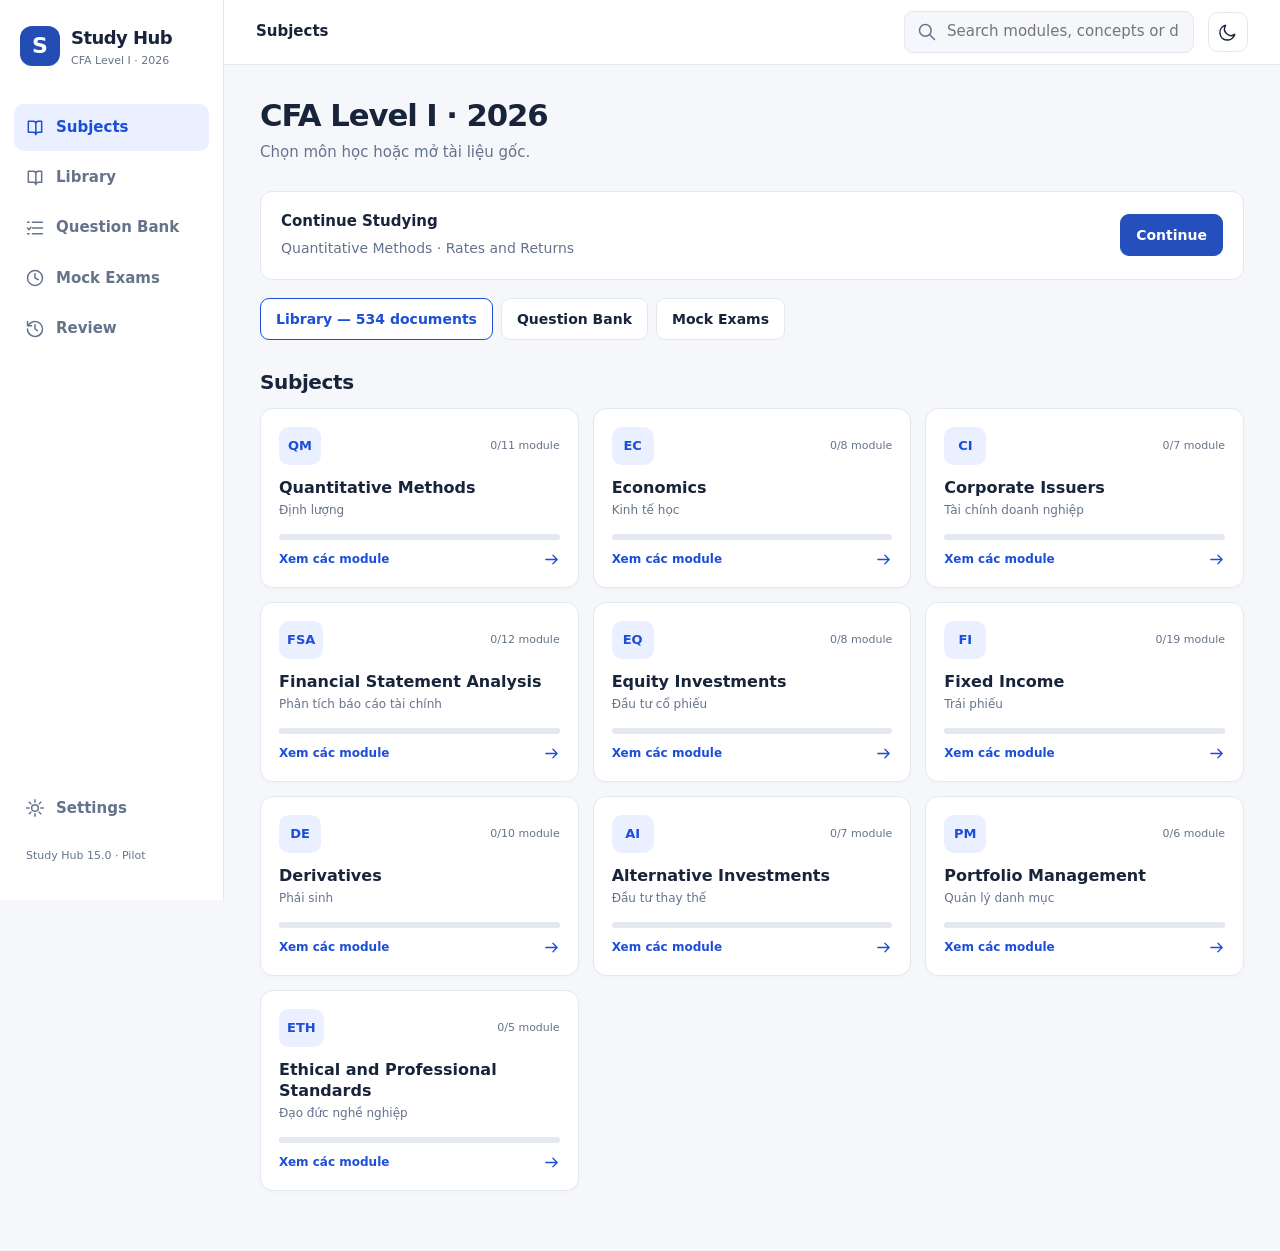
==== commit c7c79ff5: "Add files via upload" ====
--- a/index.html
+++ b/index.html
@@ -1,2 +1,2 @@
 <!doctype html>
-<html lang="vi"><head><meta charset="utf-8"><meta name="viewport" content="width=device-width, initial-scale=1"><meta name="theme-color" content="#f7f8fc"><title>CFA Study Hub · Học CFA Level I 2026</title><link rel="stylesheet" href="study.css"><link rel="stylesheet" href="study-v14.css?v=14"><script defer src="study-index.js"></script><script defer src="recap-data.js"></script><script defer src="source-bank.js"></script><script defer src="private-study.js?v=14"></script><script defer src="study-v14.js?v=14"></script></head><body class="v14"><a class="skip" href="#main">Đến nội dung chính</a><div id="v14-shell"><aside id="v14-nav"></aside><div id="v14-workspace"><header id="v14-top"></header><main id="main" tabindex="-1"><div class="card">Đang mở Study Hub…</div></main></div></div><nav id="v14-mobile" aria-label="Điều hướng nhanh"></nav><noscript>Bật JavaScript để sử dụng Study Hub.</noscript></body></html>
+<html lang="en"><head><meta charset="utf-8"><meta name="viewport" content="width=device-width, initial-scale=1"><meta name="theme-color" content="#f7f8fc"><title>CFA Study Hub · Level I 2026</title><link rel="stylesheet" href="study.css"><link rel="stylesheet" href="study-v14.css?v=150"><link rel="stylesheet" href="prototype-rates.css?v=150"><script defer src="study-index.js"></script><script defer src="recap-data.js"></script><script defer src="source-bank.js"></script><script defer src="private-study.js?v=142"></script><script defer src="prototype-rates-data.js?v=150"></script><script defer src="prototype-rates.js?v=150"></script><script defer src="study-v14.js?v=150"></script></head><body class="v14"><a class="skip" href="#main">Skip to content</a><div id="v14-shell"><aside id="v14-nav"></aside><div id="v14-workspace"><header id="v14-top"></header><main id="main" tabindex="-1"><div class="card">Opening Study Hub…</div></main></div></div><nav id="v14-mobile" aria-label="Điều hướng nhanh"></nav><noscript>Enable JavaScript to use Study Hub.</noscript></body></html>
--- a/study-v14.css
+++ b/study-v14.css
@@ -6,3 +6,46 @@
 @media(max-width:1100px){.v14-subgrid{grid-template-columns:repeat(2,minmax(0,1fr))}.v14-quickgrid{grid-template-columns:repeat(3,minmax(0,1fr))}.v14-quickgrid>a{padding:11px;gap:7px}.v14-quickgrid>a>.v14-icon{display:none}.v14-lesson-layout{grid-template-columns:205px minmax(0,1fr)}.v14 #main{padding:25px 24px 45px}.v14{--navw:203px}.v14 #v14-top{padding:0 24px}}
 @media(max-width:760px){.v14 #v14-nav{display:none}.v14 #v14-workspace{margin-left:0}.v14 #v14-top{height:56px;padding:0 14px;gap:8px}.v14 #main{padding:22px 15px 100px}.v14 #v14-mobile{display:flex;position:fixed;z-index:30;bottom:0;left:0;right:0;background:var(--paper);border-top:1px solid var(--border);justify-content:space-around;padding:7px 2px calc(7px + env(safe-area-inset-bottom));gap:1px}.v14 #v14-mobile a{display:flex;align-items:center;flex-direction:column;gap:4px;color:var(--muted);font-size:10px;font-weight:650;flex:1;min-width:0;padding:4px 0}.v14 #v14-mobile a.selected{color:var(--brand)}.v14-hero{padding:20px;min-height:0;gap:14px;align-items:flex-start}.v14-hero-progress{min-width:92px;padding:10px;max-width:122px}.v14-hero-progress strong{font-size:25px}.v14-hero-progress strong small{font-size:13px}.v14-hero-progress>span{font-size:10px}.v14-quickgrid{grid-template-columns:1fr}.v14-quickgrid>a{padding:12px}.v14-quickgrid>a>.v14-icon{display:block}.v14-subgrid{gap:9px}.v14-subcard{padding:13px;min-height:160px}.v14-subcard h3{font-size:14px}.v14-subcard p{font-size:11px}.v14-subtop{font-size:10px;gap:5px}.v14-code{height:31px;min-width:33px;font-size:11px}.v14-title{flex-wrap:wrap;margin-bottom:20px}.v14-lesson-layout{grid-template-columns:1fr}.v14-toc{position:static;max-height:180px}.v14-lesson{padding:18px;min-height:0}.v14-lesson h2{font-size:22px}.v14-content-grid{grid-template-columns:1fr}.v14-tabbar{margin-bottom:12px}.v14-tabbar a{padding:10px 12px;font-size:12px}.v14-module-row{padding:11px;gap:10px}.v14-module-state{font-size:0;gap:0}.v14-module-state .v14-icon{width:17px}.v14-form-grid{gap:12px}.v14-builder-bottom{flex-wrap:wrap}.v14-builder-bottom button{width:100%}.v14-statgrid>div{padding:12px}.v14-title h1{font-size:26px}.v14-title p{font-size:13px}.v14-lesson-controls{gap:8px}.v14-lesson-controls .v14-btn{font-size:12px}.v14 #private-study{max-width:100vw;width:100vw}.v14 #private-study .ps-frame{max-height:96dvh}.v14 #global-search{width:175px}.v14-content{padding:15px}}
 @media(max-width:370px){.v14-subgrid,.v14-form-grid{grid-template-columns:1fr}.v14-hero{flex-direction:column}.v14-hero-progress{max-width:none;width:100%}.v14-topname{font-size:12px}.v14 #global-search{width:142px}.v14 #v14-mobile a{font-size:9px}}
+/* 14.1: direct access to courses and source documents */
+.v14 .v141-start{display:flex;align-items:center;gap:12px;flex-wrap:wrap;padding:18px 20px;margin:0 0 18px;border:1px solid var(--border);border-radius:12px;background:var(--paper)}
+.v14 .v141-start>div{flex:1;min-width:200px}.v14 .v141-start p{margin:4px 0 0;color:var(--muted);font-size:14px}
+.v14 .v141-shortcuts,.v14 .v141-chips{display:flex;flex-wrap:wrap;gap:8px;margin:0 0 20px}
+.v14 .v141-sources{padding:14px 18px;margin:0 0 16px;border:1px solid var(--border);background:var(--paper);border-radius:12px}.v14 .v141-sources h2{font-size:16px;margin:0 0 9px}.v14 .v141-sources .v14-hint{margin:8px 0 0;font-size:12px}
+.v14 .v141-filters{display:grid;grid-template-columns:2fr 1fr 1fr;gap:12px;margin-bottom:15px}.v14 .v141-filters label{font-weight:650;font-size:13px;display:grid;gap:6px;min-width:0}.v14 .v141-filters input,.v14 .v141-filters select{width:100%;min-width:0;padding:11px;border:1px solid var(--border);border-radius:8px;background:var(--paper);color:var(--text)}
+.v14 .v141-chips .v14-btn{font-size:12px;padding:7px 10px}.v14 .v141-resulthead{display:flex;justify-content:space-between;gap:12px;color:var(--muted);font-size:13px;margin:12px 0}.v14 .v141-doclist{border:1px solid var(--border);border-radius:12px;background:var(--paper);overflow:hidden}.v14 .v141-document{display:flex;align-items:center;gap:12px;justify-content:space-between;padding:14px 18px;border-bottom:1px solid var(--border)}.v14 .v141-document:last-child{border-bottom:0}.v14 .v141-document>div{min-width:0;flex:1}.v14 .v141-document h3{font-size:15px;line-height:1.4;margin:0;overflow-wrap:anywhere}.v14 .v141-document p{font-size:12px;color:var(--muted);margin:4px 0 0}.v14 .v141-document .v14-btn{flex-shrink:0}.v14 .v141-doclist+.v14-actions{margin-top:12px}
+@media(max-width:640px){.v14 .v141-filters{grid-template-columns:1fr 1fr}.v14 .v141-filters label:first-child{grid-column:1/-1}.v14 .v141-document{padding:12px}.v14 .v141-document h3{font-size:13px}.v14 .v141-sources .v14-btn{font-size:12px}.v14 .v141-start{padding:14px}}
+
+/* v14.2 — one continuous lecture instead of one card per click. */
+.v142-layout{grid-template-columns:minmax(170px,225px) minmax(0,1fr);gap:20px}
+.v142-article{padding:clamp(22px,3.2vw,44px);min-width:0;line-height:1.75}
+.v142-intro{padding-bottom:24px;border-bottom:1px solid var(--border);margin-bottom:30px}
+.v142-kicker{font-size:11px;font-weight:750;letter-spacing:.11em;color:var(--brand);margin:0 0 8px}
+.v142-intro h2{font-size:30px;letter-spacing:-.035em;margin:0 0 10px}
+.v142-intro>p:not(.v142-kicker){color:var(--muted);font-size:13px;margin:0 0 16px}
+.v142-objectives{font-size:14px;border:1px solid var(--border);border-radius:8px;padding:11px 14px;margin:15px 0}
+.v142-objectives summary{cursor:pointer;font-weight:650}
+.v142-objectives ol{padding-left:22px;margin:10px 0 0}
+.v142-jump{display:flex;align-items:flex-start;width:100%;text-align:left;gap:8px;padding:10px 9px;color:var(--muted);font:inherit;font-size:13px;line-height:1.5;border:none;background:transparent;border-radius:7px;cursor:pointer;margin:2px 0}
+.v142-jump:hover,.v142-jump.current{color:var(--brand);background:var(--brand-soft)}
+.v142-chapter,.v142-topic{scroll-margin-top:88px}
+.v142-chapter+.v142-chapter{margin-top:36px;padding-top:30px;border-top:1px solid var(--border)}
+.v142-chapter h2{font-size:25px;line-height:1.3;margin:0 0 16px;letter-spacing:-.02em}
+.v142-chapter h2>span{color:var(--brand);margin-right:4px}
+.v142-topic{margin:27px 0 0}
+.v142-article h3{font-size:18px;line-height:1.45;margin:0 0 4px}
+.v142-translation{font-size:13px;color:var(--muted);margin:0 0 9px}
+.v142-article .v14-pair{font-size:15px;line-height:1.85;margin:9px 0 16px;white-space:pre-line}
+.v142-article .v14-pair>div+div{border-top:0;padding-top:0;margin-top:7px}
+.v142-article .v14-pair .v14-en{font-size:14px;line-height:1.8}
+.v142-formula,.v142-example{margin:18px 0;padding:16px 19px;border-left:3px solid var(--brand);background:var(--page);border-radius:0 8px 8px 0;min-width:0}
+.v142-example{border-left-color:#14866e;background:var(--paper);box-shadow:inset 0 0 0 1px var(--border)}
+.v142-formula h4,.v142-example h4{font-size:15px;margin:0 0 7px;line-height:1.45}
+.v142-formula .v14-equation,.v142-example .v14-equation{background:var(--paper);border:1px solid var(--border);font-size:14px;margin:7px 0 9px}
+.v142-solution{border-top:1px solid var(--border);padding-top:10px;margin-top:10px;font-size:14px}
+.v142-solution p{margin:5px 0}
+.v142-reference,.v142-chapter-source{display:flex;align-items:center;gap:8px;flex-wrap:wrap;color:var(--muted);font-size:11px;margin-top:8px}
+.v142-reference .v14-btn,.v142-chapter-source .v14-btn{font-size:12px;min-height:30px;padding:5px 9px}
+.v142-citation{font-size:11px;color:var(--muted)}
+.v142-mistakes>div{padding:10px 0;border-bottom:1px solid var(--border)}
+@media(max-width:1100px){.v142-layout{grid-template-columns:190px minmax(0,1fr)}}
+@media(max-width:760px){.v142-layout{grid-template-columns:1fr;gap:12px}.v142-toc{max-height:230px}.v142-article{padding:19px}.v142-intro h2{font-size:25px}.v142-chapter h2{font-size:22px}.v142-article h3{font-size:17px}.v142-formula,.v142-example{padding:12px 13px}}
--- a/prototype-rates.css
+++ b/prototype-rates.css
@@ -0,0 +1,6 @@
+/* Pilot design system, scoped to Rates and Returns. Native MathML, no external network dependency. */
+.rp-host{--rp-accent:#2457be;--rp-soft:#edf3ff;--rp-muted:var(--muted,#65738b);--rp-text:var(--ink,#18243a);--rp-border:var(--border,#dce3ed);--rp-paper:var(--paper,#fff);--rp-good:#146b47;--rp-bad:#a83232;--rp-warn:#9a5d16;color:var(--rp-text)}
+.dark .rp-host{--rp-accent:#a7c5ff;--rp-soft:#233855;--rp-good:#88d8ac;--rp-bad:#ffabab;--rp-warn:#f1c184}
+.rp-host *{box-sizing:border-box;min-width:0}.rp-host h1,.rp-host h2,.rp-host h3,.rp-host h4{color:var(--rp-text);margin:0;line-height:1.3;letter-spacing:-.02em}.rp-host p{margin:.65em 0;line-height:1.65}.rp-host a{color:var(--rp-accent)}.rp-host button,.rp-host select{font:inherit}.rp-host button:focus-visible,.rp-host a:focus-visible,.rp-host summary:focus-visible,.rp-host select:focus-visible,.rp-host input:focus-visible{outline:3px solid var(--rp-accent);outline-offset:3px}.rp-page{max-width:1280px;margin:auto}.rp-header{padding:0 0 20px}.rp-crumb{font-size:12px;color:var(--rp-muted);display:flex;flex-wrap:wrap;gap:8px;align-items:center;margin-bottom:22px}.rp-eyebrow,.rp-small{font-size:11px;font-weight:750;letter-spacing:.07em;color:var(--rp-muted);text-transform:uppercase}.rp-header .rp-eyebrow{color:var(--rp-accent)}.rp-header-row{display:flex;justify-content:space-between;gap:24px;align-items:start}.rp-header h1{font-size:clamp(28px,3.1vw,44px);font-weight:780;margin:4px 0 8px}.rp-sub{color:var(--rp-muted);font-size:15px}.rp-toolbar{display:flex;align-items:end;gap:8px;flex-wrap:wrap;justify-content:flex-end}.rp-toolbar label,.rp-field{display:grid;gap:5px;font-size:12px;color:var(--rp-muted)}.rp-toolbar select,.rp-field select{padding:10px;border:1px solid var(--rp-border);border-radius:8px;background:var(--rp-paper);color:var(--rp-text);max-width:100%;font-size:13px}.rp-btn{display:inline-flex;align-items:center;justify-content:center;gap:6px;text-decoration:none;border:1px solid var(--rp-border);border-radius:8px;background:var(--rp-paper);color:var(--rp-text)!important;font-weight:650;font-size:13px!important;line-height:1.35;padding:10px 13px;cursor:pointer;white-space:normal;text-align:center}.rp-btn:hover,.rp-textbtn:hover{border-color:var(--rp-accent);color:var(--rp-accent)!important}.rp-btn.primary{background:#2457be;color:white!important;border-color:#2457be}.rp-textbtn{font-size:12px!important;border:0;padding:3px 0;cursor:pointer;background:none;color:var(--rp-accent)!important;font-weight:650;text-decoration:underline;text-underline-offset:3px;text-align:left;line-height:1.45}.rp-textbtn:hover{text-decoration-thickness:2px}.rp-overview{display:flex;justify-content:space-between;gap:25px;align-items:center;border-block:1px solid var(--rp-border);padding:15px 0;margin:16px 0 10px}.rp-overview p{font-size:13px;color:var(--rp-muted);margin:.25em 0}.rp-progress{width:min(300px,40%)}.rp-progress-text{font-size:12px;color:var(--rp-muted);text-align:right;margin-bottom:7px}.rp-progress-track{height:6px;background:var(--rp-border);border-radius:5px;overflow:hidden}.rp-progress-fill{height:100%;background:#3272ce;transition:width .15s}.rp-layout{display:grid;grid-template-columns:minmax(190px,235px) minmax(0,1fr);gap:24px;align-items:start}.rp-sidebar{position:sticky;top:84px}.rp-toc{border:1px solid var(--rp-border);border-radius:10px;background:var(--rp-paper);padding:12px;max-height:calc(100vh - 150px);overflow:auto}.rp-toc summary{font-size:14px;font-weight:700;cursor:pointer;padding:6px 8px 13px}.rp-toc button{display:flex;gap:8px;width:100%;text-align:left;line-height:1.45;padding:9px 8px;border:0;background:transparent;border-radius:6px;font-size:12px;color:var(--rp-muted);cursor:pointer}.rp-toc button:hover,.rp-toc button.current{background:var(--rp-soft);color:var(--rp-accent);font-weight:650}.rp-toc-state{margin-left:auto;color:var(--rp-good)}.rp-side-help{display:grid;gap:12px;margin-top:14px;font-size:13px}.rp-side-help a{text-align:center}.rp-article{max-width:890px;background:var(--rp-paper);border:1px solid var(--rp-border);border-radius:12px;padding:clamp(20px,3.5vw,42px);min-width:0}.rp-block,.rp-final{padding:0 0 40px;margin:0 0 42px;border-bottom:1px solid var(--rp-border);scroll-margin-top:85px}.rp-final:last-child{margin-bottom:0;padding-bottom:0;border:0}.rp-block-header{display:flex;align-items:start;justify-content:space-between;gap:15px}.rp-block-header h2{font-size:clamp(22px,2.4vw,30px);margin:6px 0 0}.rp-block-count{color:var(--rp-muted);font-size:12px;white-space:nowrap;margin-top:5px}.rp-why{font-size:16px;font-weight:520;color:var(--rp-text);margin:.75em 0!important}.rp-support{border-left:3px solid #93b6ed;padding-left:12px;font-size:13px;color:var(--rp-muted);margin:10px 0!important}.rp-block-tools{display:flex;flex-wrap:wrap;gap:15px;margin:9px 0 17px}.rp-concept{margin:25px 0;scroll-margin-top:85px}.rp-concept h3{font-size:19px;font-weight:700;margin-bottom:5px}.rp-concept>p{font-size:15px;max-width:76ch}.rp-vi{color:var(--rp-muted);font-size:13px!important}.rp-full{display:none}.rp-host[data-language=full] .rp-full,.rp-host[data-language=support] .rp-expanded .rp-full,.rp-host[data-language=support] .rp-expanded-block .rp-full{display:block}.rp-host[data-language=full] .rp-support{display:none}.rp-host[data-language=en] .rp-vi,.rp-host[data-language=en] .rp-feedback-vi,.rp-host[data-language=en] .rp-vtoggle,.rp-host[data-language=full] .rp-vtoggle{display:none!important}.rp-host[data-language=full] .rp-feedback-vi{display:block}.rp-host [hidden]{display:none!important}.rp-formula{background:var(--rp-soft);border-radius:8px;padding:15px 17px;margin:18px 0;scroll-margin-top:90px}.rp-formula .rp-small{color:var(--rp-accent)}.rp-math{overflow-x:auto;padding:15px 0 8px;text-align:center;font-size:clamp(16px,2.15vw,23px);color:var(--rp-text)}.rp-math math{font-family:"STIX Two Math","Cambria Math",math,serif;max-width:100%;margin:0 auto}.rp-symbols,.rp-condition{font-size:13px;line-height:1.55!important}.rp-condition{margin-bottom:5px!important}.rp-example{border-left:3px solid #8ba6d8;padding:12px 0 10px 17px;margin:18px 0 22px}.rp-example h4,.rp-question h4{font-size:16px;font-weight:720;margin:6px 0}.rp-example>p{font-size:14px}.rp-solution,.rp-detail{margin:10px 0;border:1px solid var(--rp-border);border-radius:8px;padding:10px 13px;font-size:13px}.rp-solution>summary,.rp-detail>summary{font-weight:650;cursor:pointer;line-height:1.45;color:var(--rp-text)}.rp-solution-body{padding:8px 0 0}.rp-solution-body ol{padding-left:23px;line-height:1.65}.rp-calculation{padding:10px 13px;background:var(--rp-soft);border-radius:5px;font:14px/1.65 ui-monospace,monospace;overflow-wrap:anywhere}.rp-result{color:var(--rp-good);font-size:14px}.rp-ref,.rp-foot{font-size:11px;color:var(--rp-muted)}.rp-ref button{font-size:11px!important;margin-left:5px}.rp-foot{margin-top:7px}.rp-source-detail{border:0;border-top:1px dashed var(--rp-border);border-radius:0;padding:8px 0;color:var(--rp-muted)}.rp-source-detail>summary{font-weight:500;color:var(--rp-muted);font-size:12px}.rp-visual{margin:18px 0 25px;padding:17px 18px;border:1px solid var(--rp-border);border-radius:9px;background:var(--rp-paper)}.rp-visual figcaption{display:flex;flex-direction:column;gap:5px;font-size:15px;color:var(--rp-text);margin:0 0 15px}.rp-visual figcaption .rp-small{font-size:10px}.rp-visual-note{font-size:14px;line-height:1.5;background:var(--rp-soft);padding:10px;border-radius:6px;margin-top:15px}.rp-timeline{display:flex;justify-content:space-between;position:relative;gap:5px;padding:14px 0 7px}.rp-timeline:before{content:"";position:absolute;left:9%;right:9%;top:55%;height:2px;background:#92a9cb;z-index:0}.rp-timeline>div{display:grid;justify-items:center;gap:7px;flex:1;z-index:1;min-width:0}.rp-timeline-value{font-size:14px;font-weight:700;text-align:center}.rp-timeline i{width:11px;height:11px;background:#2457be;border:2px solid var(--rp-paper);border-radius:50%;box-shadow:0 0 0 1px #2457be}.rp-timeline small{font-size:11px;color:var(--rp-muted)}.rp-tablewrap{overflow-x:auto;margin:13px 0}.rp-host table{width:100%;border-collapse:collapse;font-size:13px;line-height:1.5;margin:0;text-align:left}.rp-host th,.rp-host td{padding:9px 10px;border-bottom:1px solid var(--rp-border);vertical-align:top;white-space:normal;color:var(--rp-text)}.rp-host thead th{background:var(--rp-soft);font-weight:650}.rp-host tbody th{font-weight:600}.rp-chart{width:100%;height:auto;display:block;overflow:visible}.rp-chart text{fill:var(--rp-muted);font-size:11px;font-family:system-ui,sans-serif}.rp-gridline{stroke:var(--rp-border);stroke-width:1}.rp-legend{display:flex;gap:15px;flex-wrap:wrap;font-size:11px;color:var(--rp-muted);justify-content:center;margin-bottom:7px}.rp-legend span{display:flex;gap:5px;align-items:center}.rp-legend i{height:3px;width:18px;background:#2563eb}.rp-legend i.second{background:#b7791f}.rp-muted{color:var(--rp-muted);font-size:13px!important;line-height:1.55!important}.rp-slider{display:grid;gap:6px;margin:12px 0}.rp-slider>span{display:flex;justify-content:space-between;gap:8px;font-size:13px;font-weight:600}.rp-slider output{font-variant-numeric:tabular-nums;color:var(--rp-accent)}.rp-slider input{width:100%;accent-color:#2457be;cursor:pointer}.rp-field{margin:12px 0}.rp-field select{width:100%}.rp-sim-numbers{display:grid;grid-template-columns:1fr 1fr;gap:12px;background:var(--rp-soft);padding:14px;border-radius:8px;margin:12px 0}.rp-sim-numbers>div{display:flex;flex-direction:column;gap:6px}.rp-sim-numbers span{font-size:11px;color:var(--rp-muted)}.rp-sim-numbers strong{font-size:clamp(16px,2vw,22px);font-variant-numeric:tabular-nums;overflow-wrap:anywhere}.rp-flow{display:grid;grid-template-columns:1fr;gap:6px;text-align:center}.rp-flow span{border:1px solid var(--rp-border);border-radius:6px;padding:8px;font-size:13px;font-weight:700}.rp-flow b{font-size:11px;font-weight:500;color:var(--rp-muted)}.rp-warning{border-left:3px solid #c08b3a;padding:10px 13px;margin:15px 0;background:var(--rp-paper);font-size:13px;color:var(--rp-warn)}.rp-warning p{color:var(--rp-text)}.rp-recognition{border-top:1px solid var(--rp-border);padding-top:14px;margin:22px 0}.rp-recognition h3{font-size:16px;color:var(--rp-accent)}.rp-recognition p{font-size:14px}.rp-checks{display:grid;gap:15px;margin:20px 0}.rp-question{border:1px solid var(--rp-border);border-radius:9px;padding:17px;scroll-margin-top:85px}.rp-question-head{display:flex;align-items:start;justify-content:space-between;gap:12px}.rp-question-head .rp-small{color:var(--rp-accent)}.rp-options{display:grid;gap:7px;margin-top:12px}.rp-option{display:flex;align-items:center;gap:10px;border:1px solid var(--rp-border);border-radius:7px;background:var(--rp-paper);color:var(--rp-text);text-align:left;padding:10px 12px;font-size:14px!important;line-height:1.5;cursor:pointer}.rp-option>span:first-child{flex:0 0 25px;display:grid;place-items:center;width:25px;height:25px;border:1px solid var(--rp-border);border-radius:5px;font-weight:700;font-size:12px}.rp-option:hover:not(:disabled){border-color:var(--rp-accent);background:var(--rp-soft)}.rp-option:disabled{opacity:1;cursor:default}.rp-option.correct{border-color:var(--rp-good);color:var(--rp-good)}.rp-option.wrong{border-color:var(--rp-bad);color:var(--rp-bad)}.rp-feedback-body{margin-top:12px;padding:12px 0 0;border-top:1px solid var(--rp-border);font-size:13px}.rp-feedback-body.good>strong{color:var(--rp-good)}.rp-feedback-body.bad>strong{color:var(--rp-bad)}.rp-feedback-body ul{line-height:1.6;padding-left:18px}.rp-feedback-body li{margin-bottom:5px}.rp-actions{display:flex;flex-wrap:wrap;gap:10px;align-items:center;margin:10px 0}.rp-takeaway{padding:14px 0;border-top:1px solid var(--rp-border);font-size:14px}.rp-takeaway strong{color:var(--rp-accent)}.rp-takeaway p{margin:.3em 0}.rp-block-end{display:flex;justify-content:space-between;gap:10px;flex-wrap:wrap}.rp-final h2{font-size:24px;margin:0 0 10px}.rp-final h3{font-size:17px;margin:20px 0 7px}.rp-metrics{display:grid;grid-template-columns:repeat(3,1fr);gap:10px;margin:15px 0}.rp-metrics>div{padding:12px;border-radius:7px;background:var(--rp-soft);display:grid;gap:5px}.rp-metrics strong{font-size:23px}.rp-metrics span{font-size:12px;color:var(--rp-muted)}.rp-empty{padding:13px;border:1px dashed var(--rp-border);border-radius:7px;color:var(--rp-muted);font-size:13px}.rp-review-list{padding-left:20px;font-size:13px;line-height:1.65}.rp-review-list li{margin-bottom:10px}.rp-review-list span{display:block;font-size:11px;color:var(--rp-muted)}.rp-storage{color:var(--rp-warn);font-size:12px}.rp-focus #v14-nav{display:none}.rp-focus #v14-workspace{margin-left:0!important}.rp-focus .rp-layout{grid-template-columns:minmax(0,1fr)}.rp-focus .rp-sidebar{display:none}.rp-focus .rp-article{margin:auto;width:100%;max-width:900px}.rp-focus #v14-mobile{display:none}.rp-term{display:inline-block;vertical-align:top;margin:3px 6px 3px 0;font-size:12px;border-bottom:1px dotted var(--rp-accent)}.rp-term summary{cursor:pointer;color:var(--rp-accent)}.rp-term[open]{display:block;padding:6px 10px;border:1px solid var(--rp-border);border-radius:6px}
+@media(max-width:1050px){.rp-layout{grid-template-columns:minmax(165px,200px) minmax(0,1fr);gap:15px}.rp-article{padding:24px}.rp-header-row{flex-wrap:wrap}.rp-toolbar{justify-content:flex-start}}@media(max-width:760px){.rp-layout{display:block}.rp-sidebar{position:static;margin-bottom:15px}.rp-toc{max-height:260px}.rp-side-help{grid-template-columns:1fr 1fr;align-items:center}.rp-article{padding:18px 16px}.rp-header-row{gap:10px}.rp-overview{display:block}.rp-progress{width:100%;margin:10px 0}.rp-progress-text{text-align:left}.rp-toolbar{width:100%}.rp-toolbar label{flex:1}.rp-block{padding-bottom:28px;margin-bottom:28px}.rp-visual{padding:12px}.rp-question{padding:12px}.rp-block-header h2{font-size:22px}.rp-question-head{gap:6px}.rp-metrics{gap:6px}.rp-metrics>div{padding:9px}.rp-metrics strong{font-size:19px}.rp-math{font-size:17px}.rp-host table{font-size:12px}.rp-host th,.rp-host td{padding:7px}.rp-sim-numbers strong{font-size:17px}.rp-chart text{font-size:13px}.rp-crumb{margin-bottom:12px}.rp-header h1{font-size:31px}.rp-btn{padding:9px 10px}.rp-toc summary{padding:3px 7px 8px}}@media(max-width:400px){.rp-article{padding:15px 12px}.rp-sim-numbers{grid-template-columns:1fr}.rp-header h1{font-size:28px}.rp-visual{padding:10px}.rp-block-count{font-size:10px}.rp-timeline-value{font-size:12px}.rp-host .rp-question-head{flex-wrap:wrap}}
+.rp-chart-y{font-size:11px;color:var(--rp-muted);font-weight:600;margin:10px 0 1px}.rp-term p{max-width:65ch}.rp-host[data-language=en] .rp-term .rp-vi{display:none}
